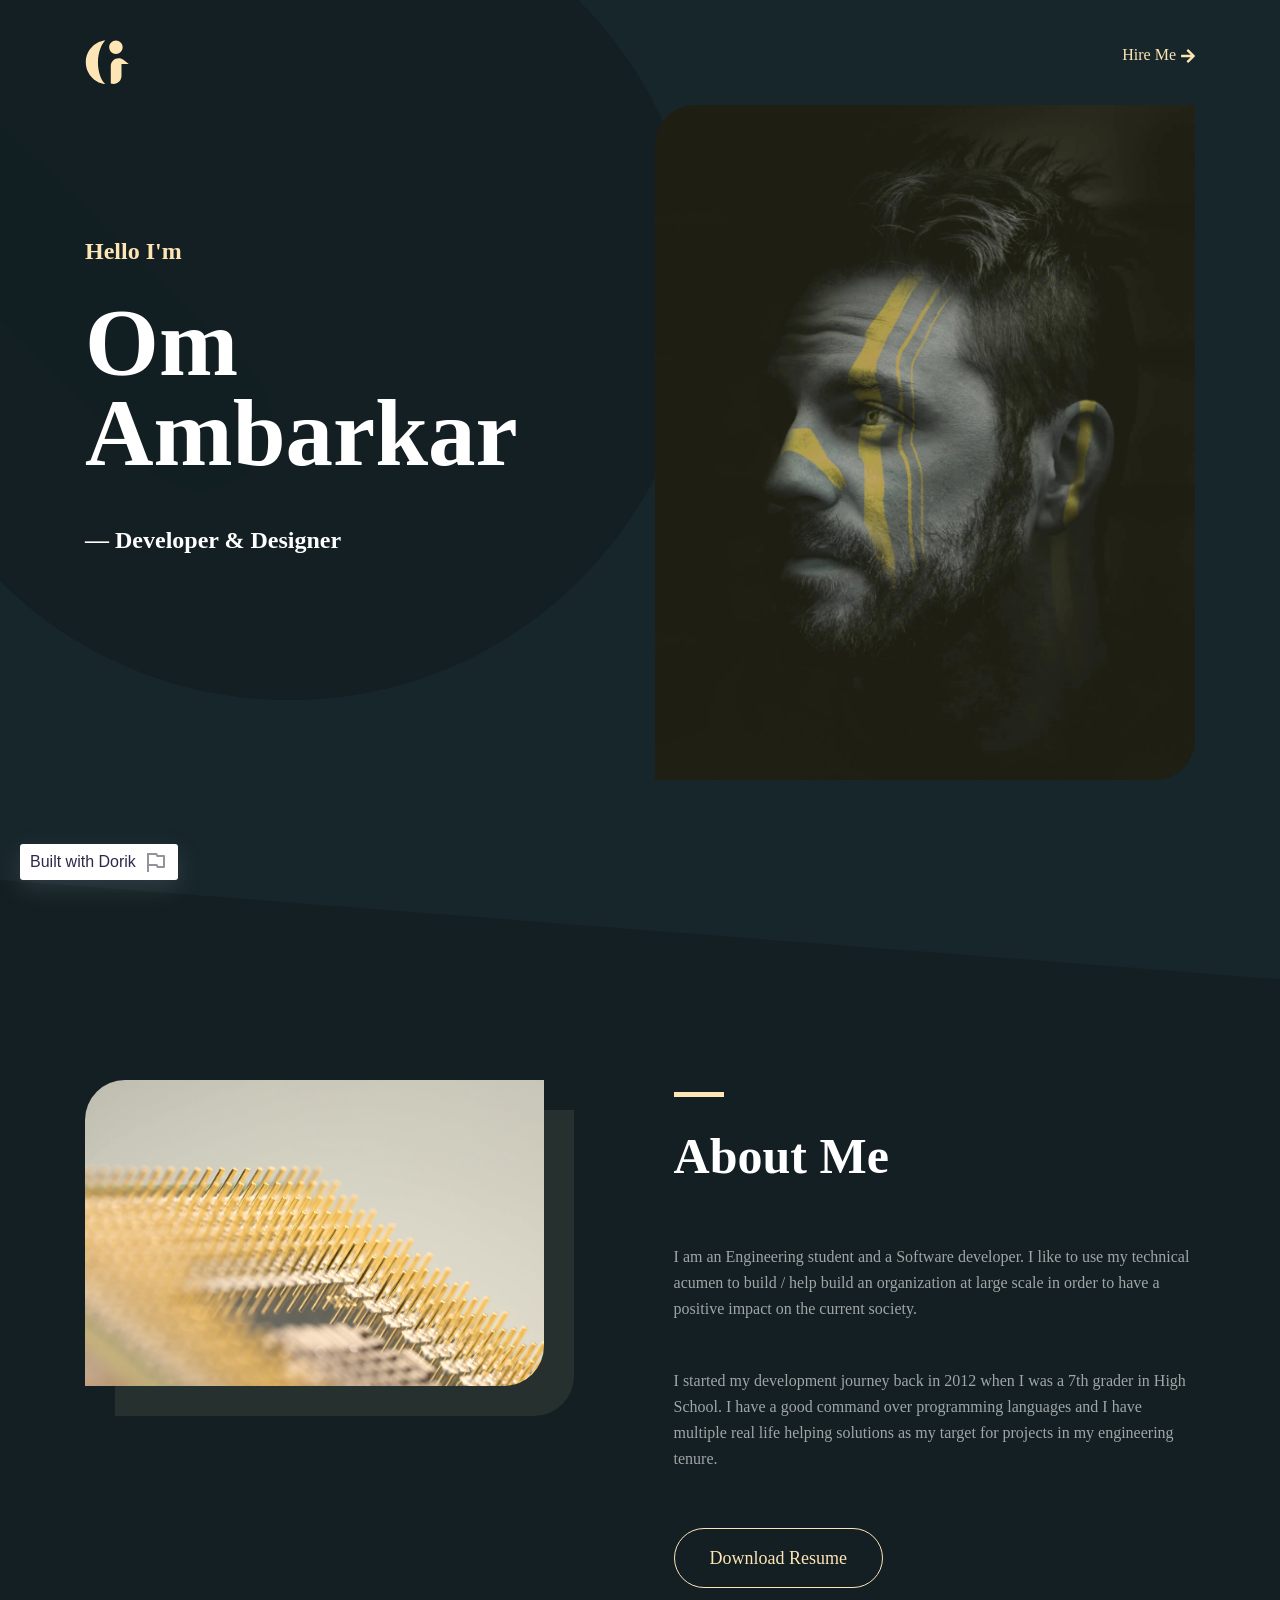
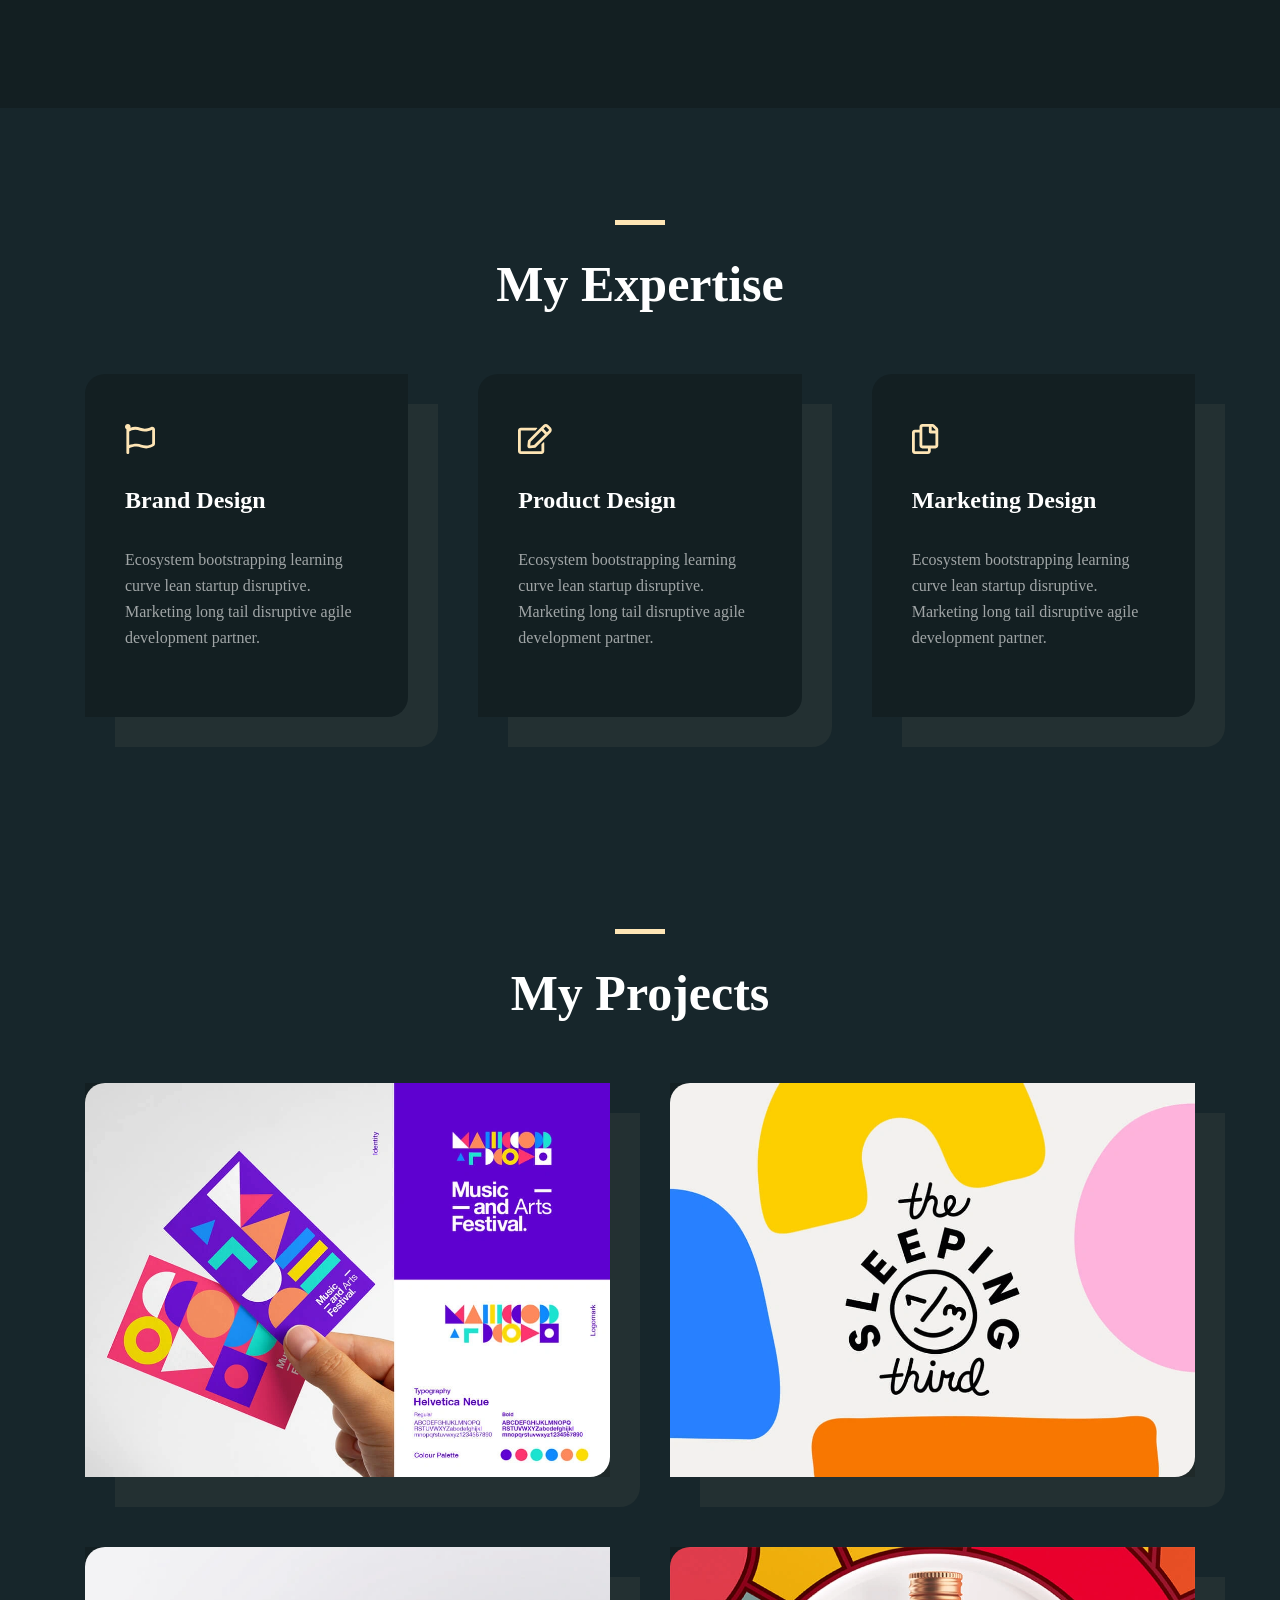
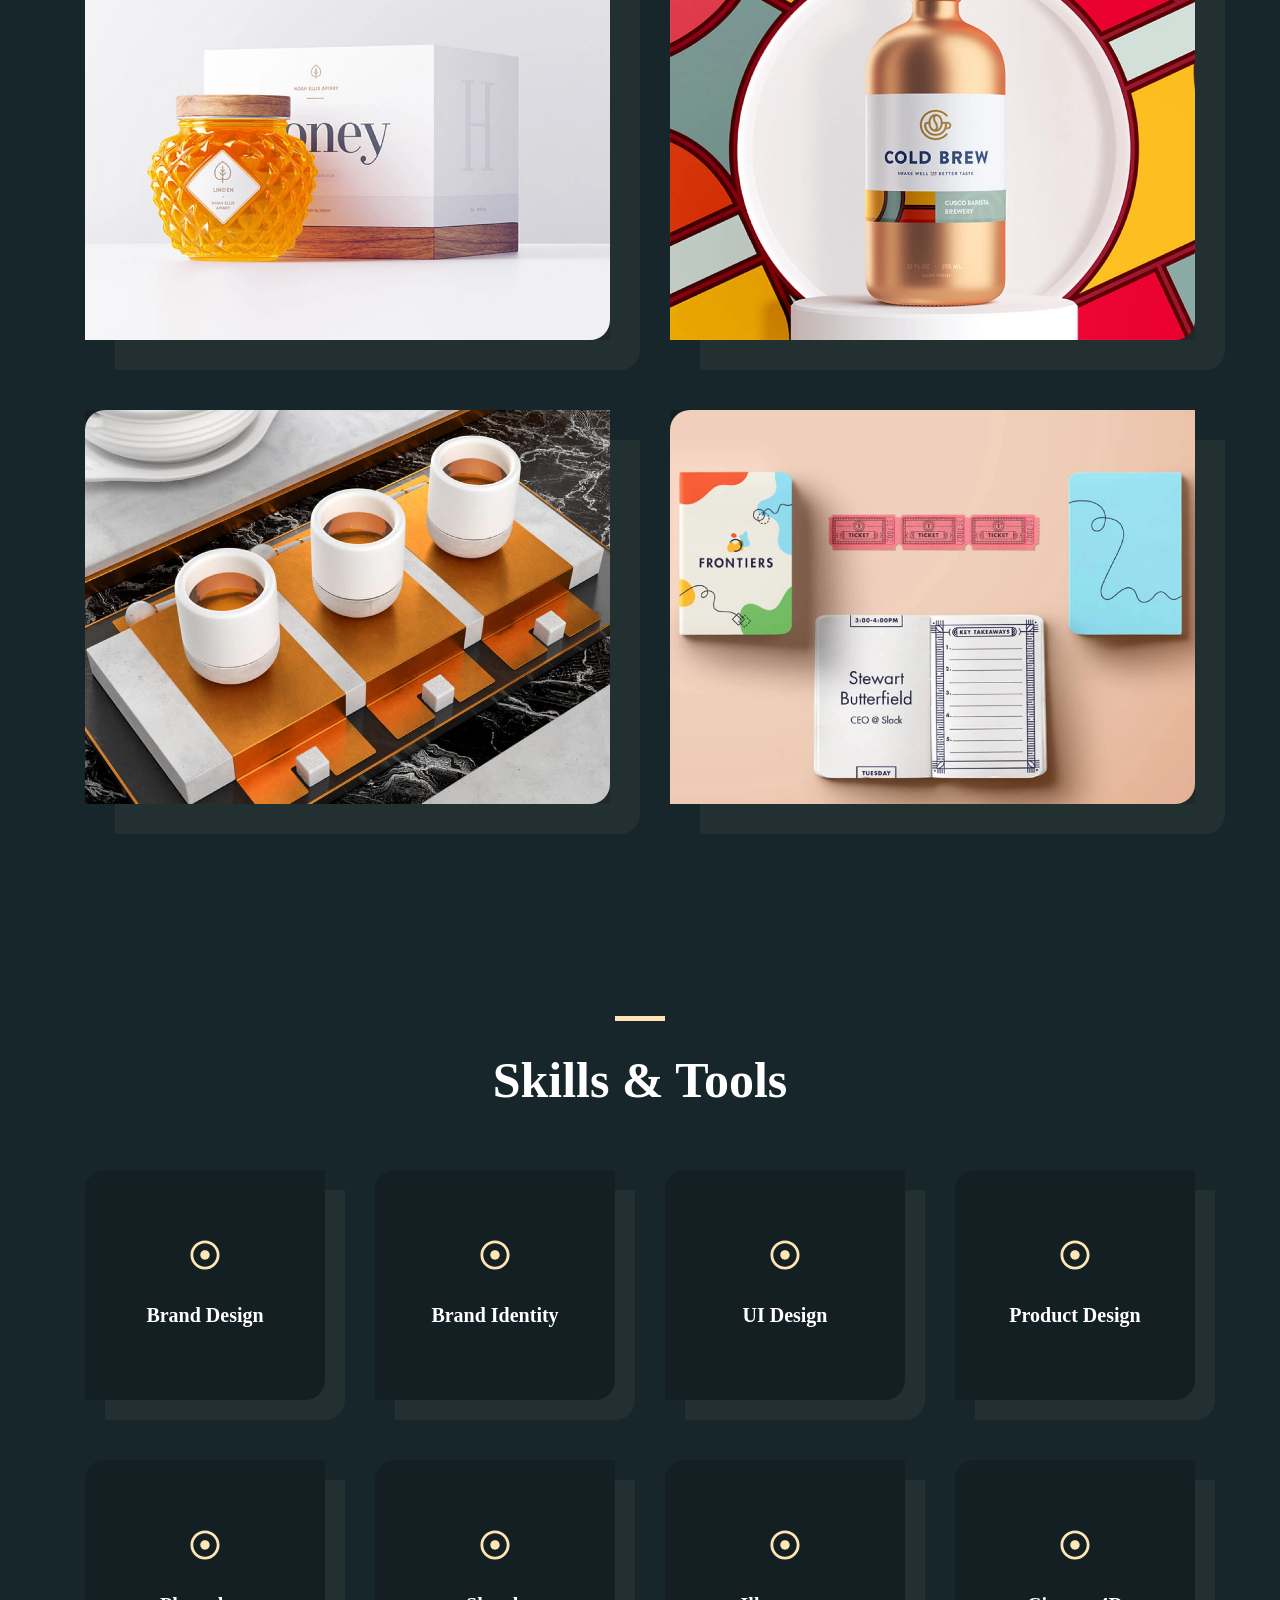
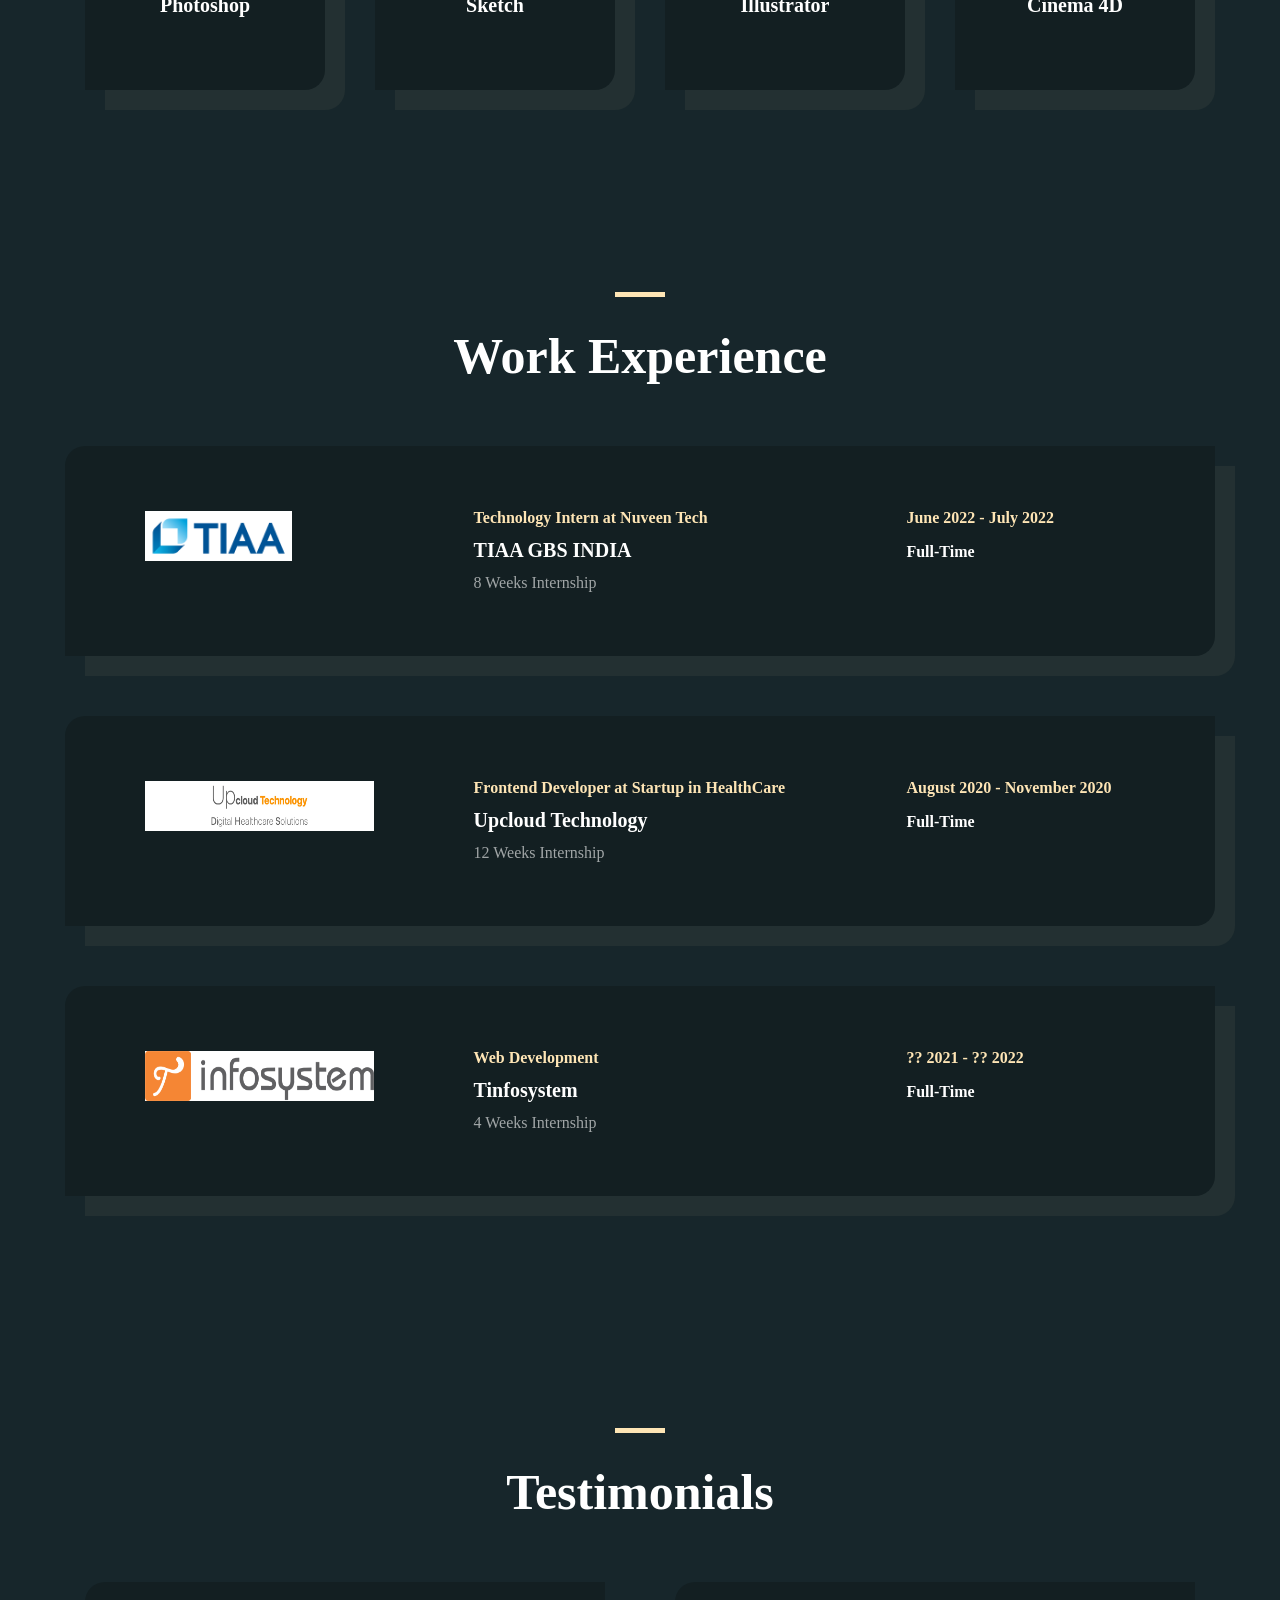
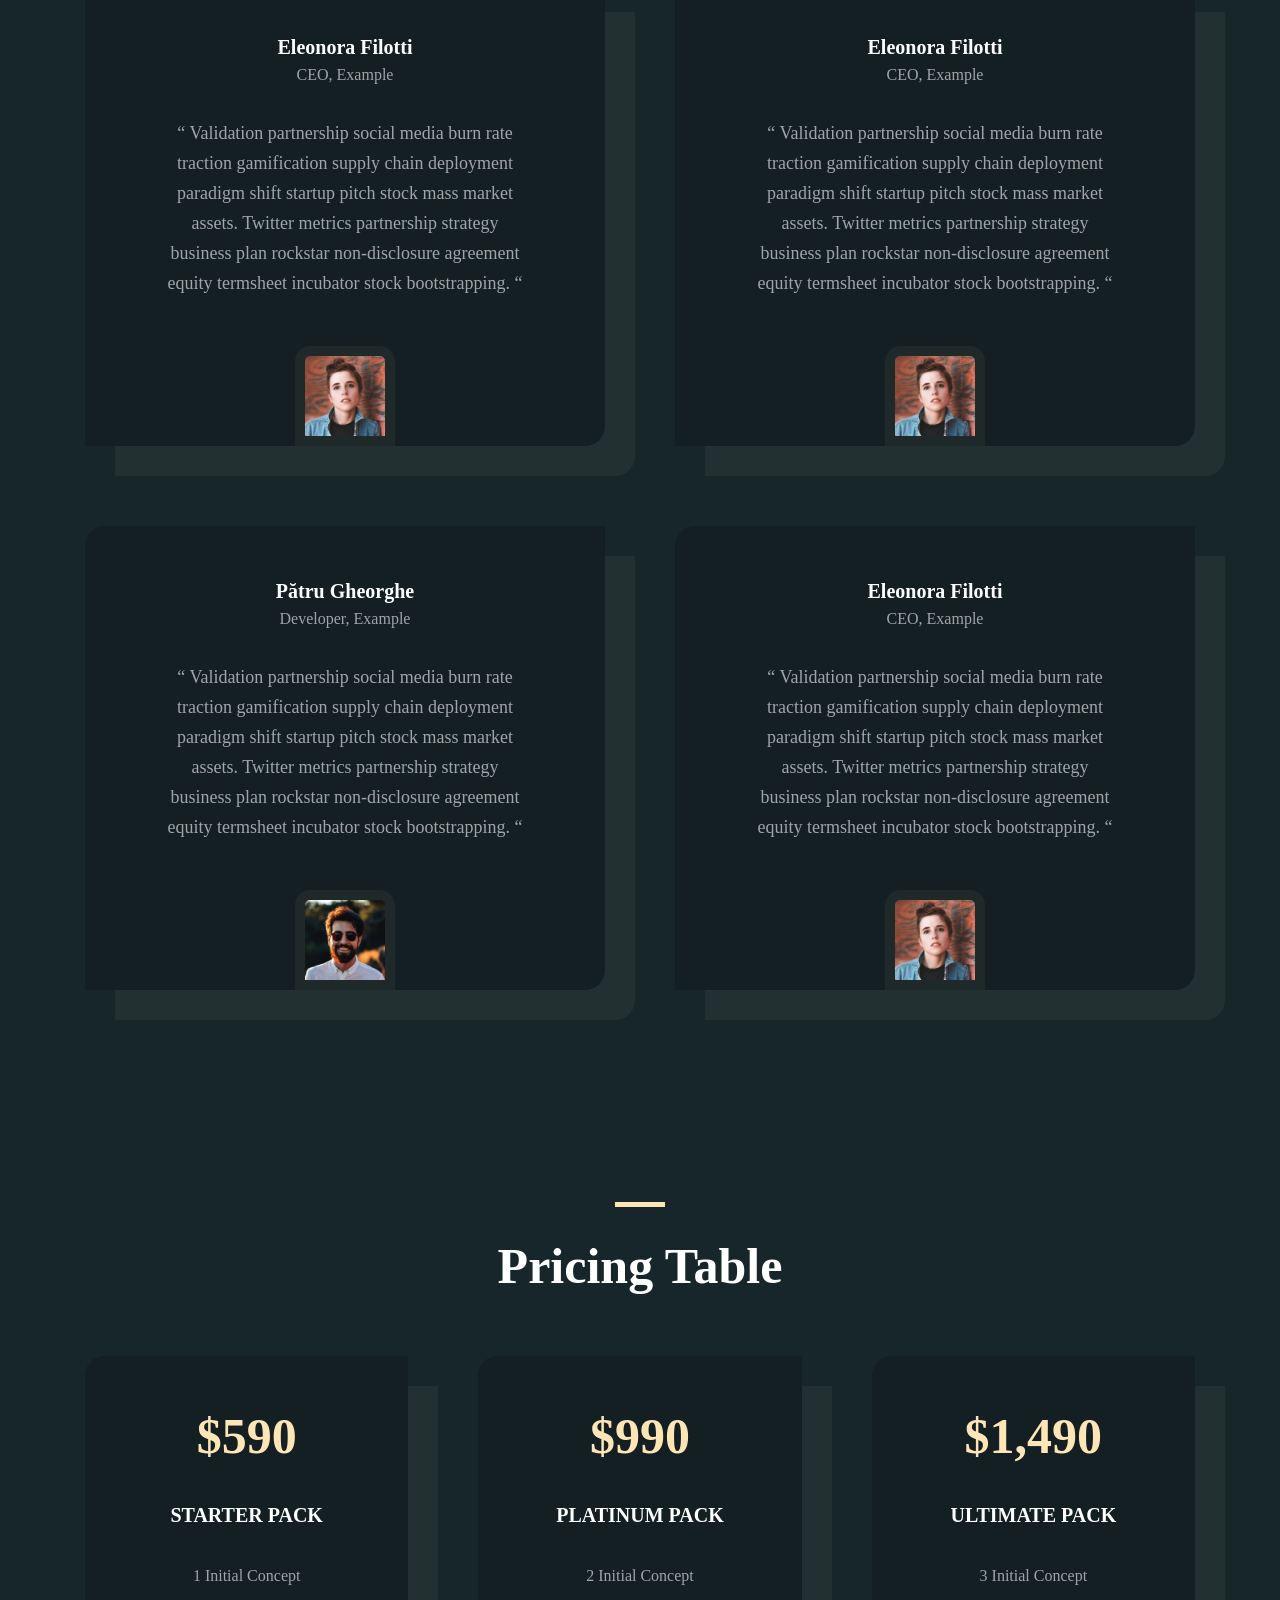
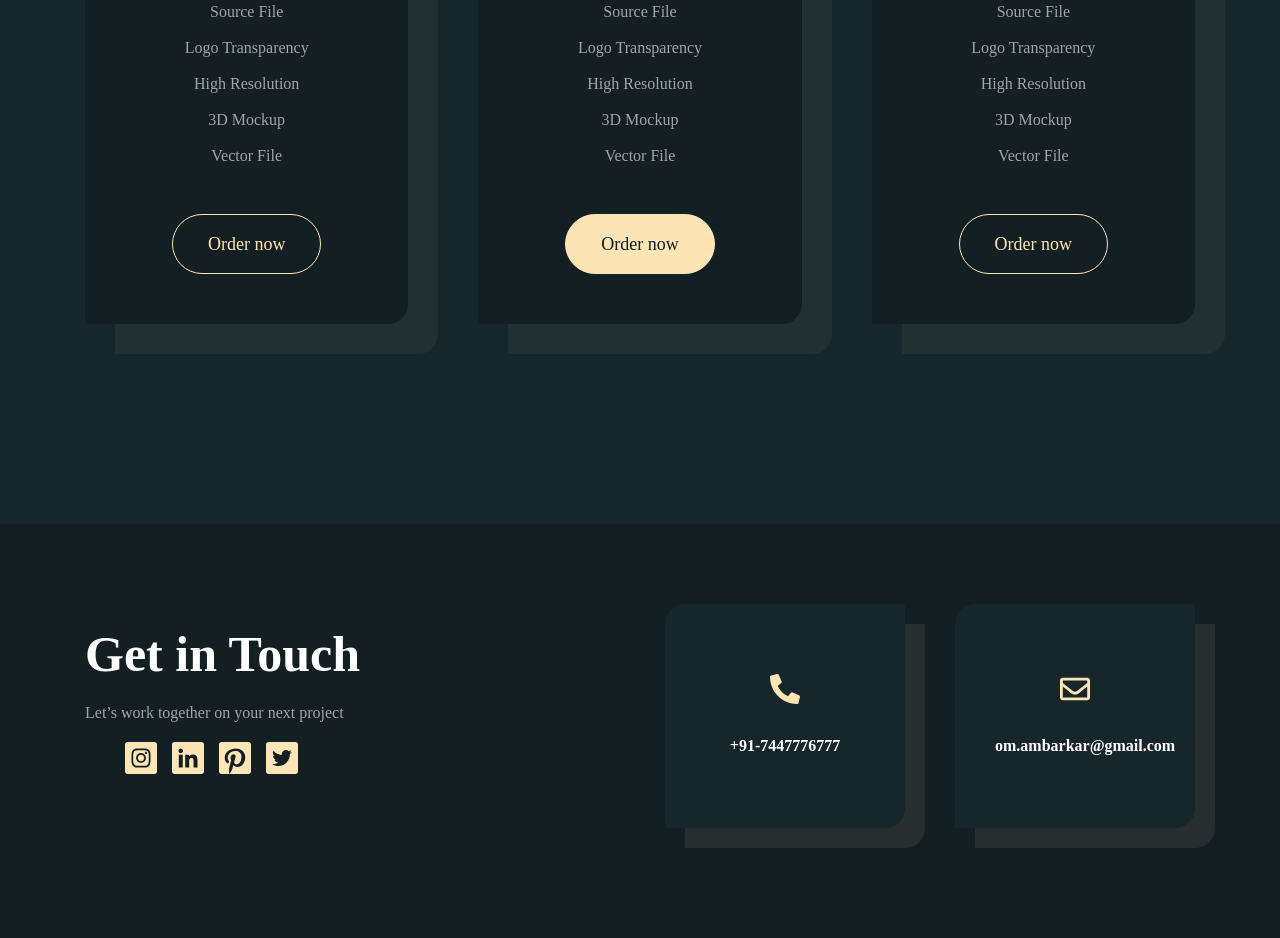
==== Om Ambarkar.html @ 3b420ae4 "Om's Website v1.0" ====
<!DOCTYPE html>
<!-- saved from url=(0030)https://playingcode.dorik.io/# -->
<html lang="en"><head><meta http-equiv="Content-Type" content="text/html; charset=UTF-8">
            
            <title>Om Ambarkar</title><link rel="icon"><meta name="viewport" content="width=device-width,initial-scale=1"><meta name="title" content="Om Ambarkar"><meta name="description" content="Portfolio website for Om Ambarkar"><meta property="og:title" content="Om Ambarkar"><meta property="og:description" content="Portfolio website for Om Ambarkar"><meta name="twitter:title" content="Om Ambarkar"><meta name="twitter:description" content="Portfolio website for Om Ambarkar"><meta name="twitter:card" content="summary_large_image"><script type="text/javascript"></script><link href="./Om Ambarkar_files/css" rel="stylesheet"><link rel="stylesheet" href="./Om Ambarkar_files/index.css">
            
            
        </head>
        <body>
            
            <section class="dorik-section dorik-section-7fl1msht "><div class="dorik-section-7fl1msht-frame-corner dorik-frame-corner"></div><div class="dorik-section-7fl1msht-frame-bottom dorik-frame-bottom"></div><div class=""><div class="container dorik-row-1c311qbm-wrapper    "><div class="dorik-row-1c311qbm  flex  "><div class="col-lg-1/1 "><div class="column-inner dorik-column-nrc8kxov  1/1"><div class="dorik-navbar--wrapper dorik-nav-vadcexu9-wrapper  "><div class="dorik-navbar dorik-nav-vadcexu9 "><div class="dorik-navbar--brand"><a><img src="./Om Ambarkar_files/logo_i1vucxyw.svg" alt="My logo" width="44px"></a></div><button class="dorik-navbar--toggle" data-target="#dorikNavbarCollapse"><svg aria-hidden="true" focusable="false" data-prefix="fas" data-icon="bars" class="svg-inline--fa fa-bars fa-w-14 fa-fw " role="img" xmlns="http://www.w3.org/2000/svg" viewBox="0 0 448 512"><path fill="currentColor" d="M16 132h416c8.837 0 16-7.163 16-16V76c0-8.837-7.163-16-16-16H16C7.163 60 0 67.163 0 76v40c0 8.837 7.163 16 16 16zm0 160h416c8.837 0 16-7.163 16-16v-40c0-8.837-7.163-16-16-16H16c-8.837 0-16 7.163-16 16v40c0 8.837 7.163 16 16 16zm0 160h416c8.837 0 16-7.163 16-16v-40c0-8.837-7.163-16-16-16H16c-8.837 0-16 7.163-16 16v40c0 8.837 7.163 16 16 16z"></path></svg> </button><div class="dorik-navbar--collapse collapse" id="dorikNavbarCollapse"><div class="dorik-navbar--navs"><ul class="dorik-nav--links normalize"><li class=""><a href="https://playingcode.dorik.io/#" class="dorik-nav--link hire-me  null"><span class="dorik-nav--link-icon"><svg aria-hidden="true" focusable="false" data-prefix="fas" data-icon="arrow-right" class="svg-inline--fa fa-arrow-right fa-w-14 icon " role="img" xmlns="http://www.w3.org/2000/svg" viewBox="0 0 448 512"><path fill="currentColor" d="M190.5 66.9l22.2-22.2c9.4-9.4 24.6-9.4 33.9 0L441 239c9.4 9.4 9.4 24.6 0 33.9L246.6 467.3c-9.4 9.4-24.6 9.4-33.9 0l-22.2-22.2c-9.5-9.5-9.3-25 .4-34.3L311.4 296H24c-13.3 0-24-10.7-24-24v-32c0-13.3 10.7-24 24-24h287.4L190.9 101.2c-9.8-9.3-10-24.8-.4-34.3z"></path></svg></span><span class="dorik-nav--link-text">Hire Me</span></a></li></ul></div></div></div></div></div></div></div></div></div><div class=""><div class="container dorik-row-1ddxe4l2-wrapper    "><div class="dorik-row-1ddxe4l2  flex  "><div class="col-lg-1/2 "><div class="column-inner dorik-column-tjamp5h3  1/2"><div class="dorik-wrapper dorik-heading-q0y8v9zc-wrapper "><h3 class="dorik-heading dorik-heading-q0y8v9zc "><span>Hello I'm</span></h3></div><div class="dorik-wrapper dorik-heading-ax1ryn3j-wrapper "><h1 class="dorik-heading dorik-heading-ax1ryn3j "><span><p>Om Ambarkar</p>
</span></h1></div><div class="dorik-wrapper dorik-heading-w6uk0c9o-wrapper "><h3 class="dorik-heading dorik-heading-w6uk0c9o "><span><p>— Developer &amp; Designer</p>
</span></h3></div></div></div><div class="col-lg-1/2 "><div class="column-inner dorik-column-x5f23a95  1/2"><div class="dorik-wrapper dorik-image-y5d393cc-wrapper "><img src="./Om Ambarkar_files/home-main_g08kpdwe.jpg" alt="" loading="lazy" class="dorik-image-y5d393cc "></div></div></div></div></div></div></section><section class="dorik-section dorik-section-w03g554k "><div class=""><div class="container dorik-row-zfuvait2-wrapper    "><div class="dorik-row-zfuvait2  flex  "><div class="col-lg-3/7 "><div class="column-inner dorik-column-3io75ygu  3/7"><div class="dorik-wrapper dorik-image-soaldc73-wrapper "><img src="./Om Ambarkar_files/pexels-photo-270549.jpeg" alt="" loading="lazy" class="dorik-image-soaldc73 "></div></div></div><div class="col-lg-4/7 "><div class="column-inner dorik-column-zgcg397x  4/7"><div class="dorik-line-oha9z2or-wrapper "><hr class="dorik-line-oha9z2or "></div><div class="dorik-wrapper dorik-heading-zxi4r2gm-wrapper "><h2 class="dorik-heading dorik-heading-zxi4r2gm "><span>About Me</span></h2></div><div class="dorik-text dorik-text-743ohflf "><p>I am an Engineering student and a Software developer. I like to use my technical acumen to build / help build an organization at large scale in order to have a positive impact on the current society.</p>
</div><div class="dorik-text dorik-text-n5aplgok "><p>I started my development journey back in 2012 when I was a 7th grader in High School. I have a good command over programming languages and I have multiple real life helping solutions as my target for projects in my engineering tenure.</p>
</div><div class="dorik-button-zjvbhfny-wrapper  "><a class="dorik-btn dorik-button-zjvbhfny  null" href="https://drive.google.com/file/d/1Si3CuphbtmvrvdawJEr-Ppt6lR5nnkVm/view?usp=sharing" target="_blank" rel="noreferrer">Download Resume</a></div></div></div></div></div></div></section><section class="dorik-section dorik-section-ikb05uv9 "><div class=""><div class="container dorik-row-uolkyf4a-wrapper    "><div class="dorik-row-uolkyf4a  flex  "><div class="col-lg-1/1 "><div class="column-inner dorik-column-duh1xn5v  1/1"><div class="dorik-line-zjeoig7w-wrapper "><hr class="dorik-line-zjeoig7w "></div><div class="dorik-wrapper dorik-heading-jgzmh0et-wrapper "><h2 class="dorik-heading dorik-heading-jgzmh0et "><span><p>My Expertise</p>
</span></h2></div></div></div></div></div></div><div class=""><div class="container dorik-row-5xtn3s2d-wrapper    "><div class="dorik-row-5xtn3s2d  flex  "><div class="col-lg-1/3 "><div class="column-inner dorik-column-i2rs7h9v  1/3"><div class="dorik-icon-92vucohf-wrapper  "><span class="dorik-icon dorik-icon-92vucohf  null"><svg aria-hidden="true" focusable="false" data-prefix="far" data-icon="flag" class="svg-inline--fa fa-flag fa-w-16 icon " role="img" xmlns="http://www.w3.org/2000/svg" viewBox="0 0 512 512" style="font-size:30px"><path fill="currentColor" d="M336.174 80c-49.132 0-93.305-32-161.913-32-31.301 0-58.303 6.482-80.721 15.168a48.04 48.04 0 0 0 2.142-20.727C93.067 19.575 74.167 1.594 51.201.104 23.242-1.71 0 20.431 0 48c0 17.764 9.657 33.262 24 41.562V496c0 8.837 7.163 16 16 16h16c8.837 0 16-7.163 16-16v-83.443C109.869 395.28 143.259 384 199.826 384c49.132 0 93.305 32 161.913 32 58.479 0 101.972-22.617 128.548-39.981C503.846 367.161 512 352.051 512 335.855V95.937c0-34.459-35.264-57.768-66.904-44.117C409.193 67.309 371.641 80 336.174 80zM464 336c-21.783 15.412-60.824 32-102.261 32-59.945 0-102.002-32-161.913-32-43.361 0-96.379 9.403-127.826 24V128c21.784-15.412 60.824-32 102.261-32 59.945 0 102.002 32 161.913 32 43.271 0 96.32-17.366 127.826-32v240z"></path></svg></span></div><div class="dorik-wrapper dorik-heading-wxufezuq-wrapper "><h3 class="dorik-heading dorik-heading-wxufezuq "><span>Brand Design</span></h3></div><div class="dorik-text dorik-text-prmsdcai ">Ecosystem bootstrapping learning curve lean startup disruptive. Marketing long tail disruptive agile development partner.</div></div></div><div class="col-lg-1/3 "><div class="column-inner dorik-column-gz5tqcql  1/3"><div class="dorik-icon-tv2kswb2-wrapper  "><span class="dorik-icon dorik-icon-tv2kswb2  null"><svg aria-hidden="true" focusable="false" data-prefix="far" data-icon="edit" class="svg-inline--fa fa-edit fa-w-18 icon " role="img" xmlns="http://www.w3.org/2000/svg" viewBox="0 0 576 512" style="font-size:30px"><path fill="currentColor" d="M402.3 344.9l32-32c5-5 13.7-1.5 13.7 5.7V464c0 26.5-21.5 48-48 48H48c-26.5 0-48-21.5-48-48V112c0-26.5 21.5-48 48-48h273.5c7.1 0 10.7 8.6 5.7 13.7l-32 32c-1.5 1.5-3.5 2.3-5.7 2.3H48v352h352V350.5c0-2.1.8-4.1 2.3-5.6zm156.6-201.8L296.3 405.7l-90.4 10c-26.2 2.9-48.5-19.2-45.6-45.6l10-90.4L432.9 17.1c22.9-22.9 59.9-22.9 82.7 0l43.2 43.2c22.9 22.9 22.9 60 .1 82.8zM460.1 174L402 115.9 216.2 301.8l-7.3 65.3 65.3-7.3L460.1 174zm64.8-79.7l-43.2-43.2c-4.1-4.1-10.8-4.1-14.8 0L436 82l58.1 58.1 30.9-30.9c4-4.2 4-10.8-.1-14.9z"></path></svg></span></div><div class="dorik-wrapper dorik-heading-olxkled7-wrapper "><h3 class="dorik-heading dorik-heading-olxkled7 "><span>Product Design</span></h3></div><div class="dorik-text dorik-text-ilfdx49a ">Ecosystem bootstrapping learning curve lean startup disruptive. Marketing long tail disruptive agile development partner.</div></div></div><div class="col-lg-1/3 "><div class="column-inner dorik-column-s8wm3xkv  1/3"><div class="dorik-icon-lk8ur9xl-wrapper  "><span class="dorik-icon dorik-icon-lk8ur9xl  null"><svg aria-hidden="true" focusable="false" data-prefix="far" data-icon="copy" class="svg-inline--fa fa-copy fa-w-14 icon " role="img" xmlns="http://www.w3.org/2000/svg" viewBox="0 0 448 512" style="font-size:30px"><path fill="currentColor" d="M433.941 65.941l-51.882-51.882A48 48 0 0 0 348.118 0H176c-26.51 0-48 21.49-48 48v48H48c-26.51 0-48 21.49-48 48v320c0 26.51 21.49 48 48 48h224c26.51 0 48-21.49 48-48v-48h80c26.51 0 48-21.49 48-48V99.882a48 48 0 0 0-14.059-33.941zM266 464H54a6 6 0 0 1-6-6V150a6 6 0 0 1 6-6h74v224c0 26.51 21.49 48 48 48h96v42a6 6 0 0 1-6 6zm128-96H182a6 6 0 0 1-6-6V54a6 6 0 0 1 6-6h106v88c0 13.255 10.745 24 24 24h88v202a6 6 0 0 1-6 6zm6-256h-64V48h9.632c1.591 0 3.117.632 4.243 1.757l48.368 48.368a6 6 0 0 1 1.757 4.243V112z"></path></svg></span></div><div class="dorik-wrapper dorik-heading-ieesfh19-wrapper "><h3 class="dorik-heading dorik-heading-ieesfh19 "><span>Marketing Design</span></h3></div><div class="dorik-text dorik-text-4h4mxh89 ">Ecosystem bootstrapping learning curve lean startup disruptive. Marketing long tail disruptive agile development partner.</div></div></div></div></div></div></section><section class="dorik-section dorik-section-8g6vippr "><div class=""><div class="container dorik-row-b6jvkwp8-wrapper    "><div class="dorik-row-b6jvkwp8  flex  "><div class="col-lg-1/1 "><div class="column-inner dorik-column-hcm06r4u  1/1"><div class="dorik-line-hs5m7nmq-wrapper "><hr class="dorik-line-hs5m7nmq "></div><div class="dorik-wrapper dorik-heading-97v18kk8-wrapper "><h2 class="dorik-heading dorik-heading-97v18kk8 "><span><p>My Projects</p>
</span></h2></div></div></div></div></div></div><div class=""><div class="container dorik-row-57hnfu5i-wrapper    "><div class="dorik-row-57hnfu5i  flex  "><div class="col-lg-1/2 "><div class="column-inner dorik-column-hochvzgx  1/2"><div class="dorik-wrapper dorik-image-mt49nln6-wrapper "><img src="./Om Ambarkar_files/p-1_o17ux82c.jpg" alt="https://dribbble.com/shots/9649617-2020-Festival-Brand-Identity" loading="lazy" class="dorik-image-mt49nln6 "></div></div></div><div class="col-lg-1/2 "><div class="column-inner dorik-column-jw81tjg2  1/2"><div class="dorik-wrapper dorik-image-5yhulm19-wrapper "><img src="./Om Ambarkar_files/p-2_urwjcqym.jpg" alt="https://dribbble.com/shots/9247899-The-Sleeping-Third-Final-Brand" loading="lazy" class="dorik-image-5yhulm19 "></div></div></div><div class="col-lg-1/2 "><div class="column-inner dorik-column-5yh53lkm  1/2"><div class="dorik-wrapper dorik-image-qf9v682v-wrapper "><img src="./Om Ambarkar_files/p-3_5e31b6fl.jpg" alt="https://dribbble.com/shots/5316755-Noah-Ellis-Apiary-Packaging" loading="lazy" class="dorik-image-qf9v682v "></div></div></div><div class="col-lg-1/2 "><div class="column-inner dorik-column-kc49q6px  1/2"><div class="dorik-wrapper dorik-image-otkn2ywp-wrapper "><img src="./Om Ambarkar_files/p-4_mn22kjh9.jpg" alt="https://dribbble.com/shots/5414170-Cusco-Barista-Cold-Brew" loading="lazy" class="dorik-image-otkn2ywp "></div></div></div><div class="col-lg-1/2 "><div class="column-inner dorik-column-0n5yzv4p  1/2"><div class="dorik-wrapper dorik-image-fizxkyg8-wrapper "><img src="./Om Ambarkar_files/p-5_ezvt0qk6.jpg" alt="https://dribbble.com/shots/6503516-Tea?utm_source=Pinterest_Shot&amp;utm_campaign=Sandsgaard&amp;utm_content=Tea&amp;utm_medium=Social_Share" loading="lazy" class="dorik-image-fizxkyg8 "></div></div></div><div class="col-lg-1/2 "><div class="column-inner dorik-column-9qqklyd1  1/2"><div class="dorik-wrapper dorik-image-qybpiii6-wrapper "><img src="./Om Ambarkar_files/p-6_y6spidn9.jpg" alt="https://dribbble.com/shots/4738784-notebook-mockup/" loading="lazy" class="dorik-image-qybpiii6 "></div></div></div></div></div></div></section><section class="dorik-section dorik-section-kd1z6mqj "><div class=""><div class="container dorik-row-ufmanv3r-wrapper    "><div class="dorik-row-ufmanv3r  flex  "><div class="col-lg-1/1 "><div class="column-inner dorik-column-wtjfggs1  1/1"><div class="dorik-line-zxjdd22w-wrapper "><hr class="dorik-line-zxjdd22w "></div><div class="dorik-wrapper dorik-heading-hom5fxb4-wrapper "><h2 class="dorik-heading dorik-heading-hom5fxb4 "><span>Skills &amp; Tools</span></h2></div></div></div></div></div></div><div class=""><div class="container dorik-row-295hlizt-wrapper    "><div class="dorik-row-295hlizt  flex  "><div class="col-lg-1/4 col-md-1/2 "><div class="column-inner dorik-column-dqzvk5fc  1/4"><div class="dorik-icon-duokjx9n-wrapper  "><span class="dorik-icon dorik-icon-duokjx9n  null"><svg aria-hidden="true" focusable="false" data-prefix="far" data-icon="dot-circle" class="svg-inline--fa fa-dot-circle fa-w-16 icon " role="img" xmlns="http://www.w3.org/2000/svg" viewBox="0 0 512 512" style="font-size:30px"><path fill="currentColor" d="M256 56c110.532 0 200 89.451 200 200 0 110.532-89.451 200-200 200-110.532 0-200-89.451-200-200 0-110.532 89.451-200 200-200m0-48C119.033 8 8 119.033 8 256s111.033 248 248 248 248-111.033 248-248S392.967 8 256 8zm0 168c-44.183 0-80 35.817-80 80s35.817 80 80 80 80-35.817 80-80-35.817-80-80-80z"></path></svg></span></div><div class="dorik-wrapper dorik-heading-243zgnrm-wrapper "><h5 class="dorik-heading dorik-heading-243zgnrm "><span>Brand Design</span></h5></div></div></div><div class="col-lg-1/4 col-md-1/2 "><div class="column-inner dorik-column-gzadmjsf  1/4"><div class="dorik-icon-6e6wk21x-wrapper  "><span class="dorik-icon dorik-icon-6e6wk21x  null"><svg aria-hidden="true" focusable="false" data-prefix="far" data-icon="dot-circle" class="svg-inline--fa fa-dot-circle fa-w-16 icon " role="img" xmlns="http://www.w3.org/2000/svg" viewBox="0 0 512 512" style="font-size:30px"><path fill="currentColor" d="M256 56c110.532 0 200 89.451 200 200 0 110.532-89.451 200-200 200-110.532 0-200-89.451-200-200 0-110.532 89.451-200 200-200m0-48C119.033 8 8 119.033 8 256s111.033 248 248 248 248-111.033 248-248S392.967 8 256 8zm0 168c-44.183 0-80 35.817-80 80s35.817 80 80 80 80-35.817 80-80-35.817-80-80-80z"></path></svg></span></div><div class="dorik-wrapper dorik-heading-lawby5qr-wrapper "><h5 class="dorik-heading dorik-heading-lawby5qr "><span>Brand Identity</span></h5></div></div></div><div class="col-lg-1/4 col-md-1/2 "><div class="column-inner dorik-column-jhfljjkj  1/4"><div class="dorik-icon-zkp0ej6w-wrapper  "><span class="dorik-icon dorik-icon-zkp0ej6w  null"><svg aria-hidden="true" focusable="false" data-prefix="far" data-icon="dot-circle" class="svg-inline--fa fa-dot-circle fa-w-16 icon " role="img" xmlns="http://www.w3.org/2000/svg" viewBox="0 0 512 512" style="font-size:30px"><path fill="currentColor" d="M256 56c110.532 0 200 89.451 200 200 0 110.532-89.451 200-200 200-110.532 0-200-89.451-200-200 0-110.532 89.451-200 200-200m0-48C119.033 8 8 119.033 8 256s111.033 248 248 248 248-111.033 248-248S392.967 8 256 8zm0 168c-44.183 0-80 35.817-80 80s35.817 80 80 80 80-35.817 80-80-35.817-80-80-80z"></path></svg></span></div><div class="dorik-wrapper dorik-heading-5jwm2kmd-wrapper "><h5 class="dorik-heading dorik-heading-5jwm2kmd "><span>UI Design</span></h5></div></div></div><div class="col-lg-1/4 col-md-1/2 "><div class="column-inner dorik-column-j72l82q3  1/4"><div class="dorik-icon-ie053sgg-wrapper  "><span class="dorik-icon dorik-icon-ie053sgg  null"><svg aria-hidden="true" focusable="false" data-prefix="far" data-icon="dot-circle" class="svg-inline--fa fa-dot-circle fa-w-16 icon " role="img" xmlns="http://www.w3.org/2000/svg" viewBox="0 0 512 512" style="font-size:30px"><path fill="currentColor" d="M256 56c110.532 0 200 89.451 200 200 0 110.532-89.451 200-200 200-110.532 0-200-89.451-200-200 0-110.532 89.451-200 200-200m0-48C119.033 8 8 119.033 8 256s111.033 248 248 248 248-111.033 248-248S392.967 8 256 8zm0 168c-44.183 0-80 35.817-80 80s35.817 80 80 80 80-35.817 80-80-35.817-80-80-80z"></path></svg></span></div><div class="dorik-wrapper dorik-heading-oac1dbb1-wrapper "><h5 class="dorik-heading dorik-heading-oac1dbb1 "><span>Product Design</span></h5></div></div></div><div class="col-lg-1/4 col-md-1/2 "><div class="column-inner dorik-column-go0i4cc7  1/4"><div class="dorik-icon-t267o0lj-wrapper  "><span class="dorik-icon dorik-icon-t267o0lj  null"><svg aria-hidden="true" focusable="false" data-prefix="far" data-icon="dot-circle" class="svg-inline--fa fa-dot-circle fa-w-16 icon " role="img" xmlns="http://www.w3.org/2000/svg" viewBox="0 0 512 512" style="font-size:30px"><path fill="currentColor" d="M256 56c110.532 0 200 89.451 200 200 0 110.532-89.451 200-200 200-110.532 0-200-89.451-200-200 0-110.532 89.451-200 200-200m0-48C119.033 8 8 119.033 8 256s111.033 248 248 248 248-111.033 248-248S392.967 8 256 8zm0 168c-44.183 0-80 35.817-80 80s35.817 80 80 80 80-35.817 80-80-35.817-80-80-80z"></path></svg></span></div><div class="dorik-wrapper dorik-heading-hfjzo28q-wrapper "><h5 class="dorik-heading dorik-heading-hfjzo28q "><span>Photoshop</span></h5></div></div></div><div class="col-lg-1/4 col-md-1/2 "><div class="column-inner dorik-column-uh81q8ek  1/4"><div class="dorik-icon-ynmzrx2g-wrapper  "><span class="dorik-icon dorik-icon-ynmzrx2g  null"><svg aria-hidden="true" focusable="false" data-prefix="far" data-icon="dot-circle" class="svg-inline--fa fa-dot-circle fa-w-16 icon " role="img" xmlns="http://www.w3.org/2000/svg" viewBox="0 0 512 512" style="font-size:30px"><path fill="currentColor" d="M256 56c110.532 0 200 89.451 200 200 0 110.532-89.451 200-200 200-110.532 0-200-89.451-200-200 0-110.532 89.451-200 200-200m0-48C119.033 8 8 119.033 8 256s111.033 248 248 248 248-111.033 248-248S392.967 8 256 8zm0 168c-44.183 0-80 35.817-80 80s35.817 80 80 80 80-35.817 80-80-35.817-80-80-80z"></path></svg></span></div><div class="dorik-wrapper dorik-heading-olvuf7yn-wrapper "><h5 class="dorik-heading dorik-heading-olvuf7yn "><span>Sketch</span></h5></div></div></div><div class="col-lg-1/4 col-md-1/2 "><div class="column-inner dorik-column-ewm3f75c  1/4"><div class="dorik-icon-mm5djo1b-wrapper  "><span class="dorik-icon dorik-icon-mm5djo1b  null"><svg aria-hidden="true" focusable="false" data-prefix="far" data-icon="dot-circle" class="svg-inline--fa fa-dot-circle fa-w-16 icon " role="img" xmlns="http://www.w3.org/2000/svg" viewBox="0 0 512 512" style="font-size:30px"><path fill="currentColor" d="M256 56c110.532 0 200 89.451 200 200 0 110.532-89.451 200-200 200-110.532 0-200-89.451-200-200 0-110.532 89.451-200 200-200m0-48C119.033 8 8 119.033 8 256s111.033 248 248 248 248-111.033 248-248S392.967 8 256 8zm0 168c-44.183 0-80 35.817-80 80s35.817 80 80 80 80-35.817 80-80-35.817-80-80-80z"></path></svg></span></div><div class="dorik-wrapper dorik-heading-eelf6k0q-wrapper "><h5 class="dorik-heading dorik-heading-eelf6k0q "><span>Illustrator</span></h5></div></div></div><div class="col-lg-1/4 col-md-1/2 "><div class="column-inner dorik-column-6gomwl3j  1/4"><div class="dorik-icon-h4i5ln2k-wrapper  "><span class="dorik-icon dorik-icon-h4i5ln2k  null"><svg aria-hidden="true" focusable="false" data-prefix="far" data-icon="dot-circle" class="svg-inline--fa fa-dot-circle fa-w-16 icon " role="img" xmlns="http://www.w3.org/2000/svg" viewBox="0 0 512 512" style="font-size:30px"><path fill="currentColor" d="M256 56c110.532 0 200 89.451 200 200 0 110.532-89.451 200-200 200-110.532 0-200-89.451-200-200 0-110.532 89.451-200 200-200m0-48C119.033 8 8 119.033 8 256s111.033 248 248 248 248-111.033 248-248S392.967 8 256 8zm0 168c-44.183 0-80 35.817-80 80s35.817 80 80 80 80-35.817 80-80-35.817-80-80-80z"></path></svg></span></div><div class="dorik-wrapper dorik-heading-9onbfw6j-wrapper "><h5 class="dorik-heading dorik-heading-9onbfw6j "><span>Cinema 4D</span></h5></div></div></div></div></div></div></section><section class="dorik-section dorik-section-awwi7noa "><div class=""><div class="container dorik-row-5f3wm2bz-wrapper    "><div class="dorik-row-5f3wm2bz  flex  "><div class="col-lg-1/1 "><div class="column-inner dorik-column-dpmjyf6n  1/1"><div class="dorik-line-sa1wtt9d-wrapper "><hr class="dorik-line-sa1wtt9d "></div><div class="dorik-wrapper dorik-heading-w1wtyqiu-wrapper "><h2 class="dorik-heading dorik-heading-w1wtyqiu "><span>Work Experience</span></h2></div></div></div></div></div></div><div class=""><div class="container dorik-row-b25h9oc0-wrapper    "><div class="dorik-row-b25h9oc0  flex  "><div class="col-lg-2/7 "><div class="column-inner dorik-column-t7ebu0ya  2/7"><div class="dorik-wrapper dorik-image-9q7ee9gn-wrapper "><img src="./Om Ambarkar_files/2560px-TIAA_logo_(2016).svg.png" alt="" loading="lazy" class="dorik-image-9q7ee9gn "></div></div></div><div class="col-lg-3/7 "><div class="column-inner dorik-column-h4lvs24x  3/7"><div class="dorik-wrapper dorik-heading-jxjnmxyt-wrapper "><h6 class="dorik-heading dorik-heading-jxjnmxyt "><span><p>Technology Intern at Nuveen Tech</p>
</span></h6></div><div class="dorik-wrapper dorik-heading-i43m9vyw-wrapper "><h5 class="dorik-heading dorik-heading-i43m9vyw "><span><p>TIAA GBS INDIA</p>
</span></h5></div><div class="dorik-text dorik-text-1q1phyys "><p>8 Weeks Internship</p>
</div></div></div><div class="col-lg-2/7 "><div class="column-inner dorik-column-upkiq6rq  2/7"><div class="dorik-wrapper dorik-heading-bfqswd1o-wrapper "><h6 class="dorik-heading dorik-heading-bfqswd1o "><span><p>June 2022 - July 2022</p>
</span></h6></div><div class="dorik-wrapper dorik-heading-11to0bcm-wrapper "><h6 class="dorik-heading dorik-heading-11to0bcm "><span>Full-Time</span></h6></div></div></div></div></div></div><div class=""><div class="container dorik-row-5g64owwz-wrapper    "><div class="dorik-row-5g64owwz  flex  "><div class="col-lg-2/7 "><div class="column-inner dorik-column-fj5osyfo  2/7"><div class="dorik-wrapper dorik-image-jkpm1smu-wrapper "><img src="./Om Ambarkar_files/1597419939134" alt="" loading="lazy" class="dorik-image-jkpm1smu "></div></div></div><div class="col-lg-3/7 "><div class="column-inner dorik-column-94jdrh9a  3/7"><div class="dorik-wrapper dorik-heading-863rafdy-wrapper "><h6 class="dorik-heading dorik-heading-863rafdy "><span><p>Frontend Developer at Startup in HealthCare</p>
</span></h6></div><div class="dorik-wrapper dorik-heading-awrx6a6y-wrapper "><h5 class="dorik-heading dorik-heading-awrx6a6y "><span><p>Upcloud Technology</p>
</span></h5></div><div class="dorik-text dorik-text-ktrax5l5 "><p>12 Weeks Internship</p>
</div></div></div><div class="col-lg-2/7 "><div class="column-inner dorik-column-f3nc7ex9  2/7"><div class="dorik-wrapper dorik-heading-h0doft1y-wrapper "><h6 class="dorik-heading dorik-heading-h0doft1y "><span><p>August 2020 - November 2020</p>
</span></h6></div><div class="dorik-wrapper dorik-heading-b4j0c2su-wrapper "><h6 class="dorik-heading dorik-heading-b4j0c2su "><span>Full-Time</span></h6></div></div></div></div></div></div><div class=""><div class="container dorik-row-ctx7hn9x-wrapper    "><div class="dorik-row-ctx7hn9x  flex  "><div class="col-lg-2/7 "><div class="column-inner dorik-column-85dxacqd  2/7"><div class="dorik-wrapper dorik-image-v57sv3uh-wrapper "><img src="./Om Ambarkar_files/logo.png" alt="" loading="lazy" class="dorik-image-v57sv3uh "></div></div></div><div class="col-lg-3/7 "><div class="column-inner dorik-column-zwnpc55q  3/7"><div class="dorik-wrapper dorik-heading-iirzrv48-wrapper "><h6 class="dorik-heading dorik-heading-iirzrv48 "><span><p>Web Development</p>
</span></h6></div><div class="dorik-wrapper dorik-heading-v08xz6v4-wrapper "><h5 class="dorik-heading dorik-heading-v08xz6v4 "><span><p>Tinfosystem</p>
</span></h5></div><div class="dorik-text dorik-text-hlghrrac "><p>4 Weeks Internship</p>
</div></div></div><div class="col-lg-2/7 "><div class="column-inner dorik-column-h0zbdpet  2/7"><div class="dorik-wrapper dorik-heading-l9g2zn6t-wrapper "><h6 class="dorik-heading dorik-heading-l9g2zn6t "><span><p>?? 2021 - ?? 2022</p>
</span></h6></div><div class="dorik-wrapper dorik-heading-sewvg6hq-wrapper "><h6 class="dorik-heading dorik-heading-sewvg6hq "><span>Full-Time</span></h6></div></div></div></div></div></div></section><section class="dorik-section dorik-section-a2qokqmv "><div class=""><div class="container dorik-row-hybtxc57-wrapper    "><div class="dorik-row-hybtxc57  flex  "><div class="col-lg-1/1 "><div class="column-inner dorik-column-gbriesr0  1/1"><div class="dorik-line-x11e0zrx-wrapper "><hr class="dorik-line-x11e0zrx "></div><div class="dorik-wrapper dorik-heading-jzckpfke-wrapper "><h2 class="dorik-heading dorik-heading-jzckpfke "><span>Testimonials</span></h2></div></div></div></div></div></div><div class=""><div class="container dorik-row-dzn6souk-wrapper    "><div class="dorik-row-dzn6souk  flex  "><div class="col-lg-1/2 "><div class="column-inner dorik-column-oxv2wk2r  1/2"><div class="dorik-wrapper dorik-heading-6l96gw16-wrapper "><h5 class="dorik-heading dorik-heading-6l96gw16 "><span>Eleonora Filotti</span></h5></div><div class="dorik-text dorik-text-0t2tdofc ">CEO, Example</div><div class="dorik-text dorik-text-wglzsk9e ">“ Validation partnership social media burn rate traction gamification supply chain deployment paradigm shift startup pitch stock mass market assets. Twitter metrics partnership strategy business plan rockstar non-disclosure agreement equity termsheet incubator stock bootstrapping. “</div><div class="dorik-wrapper dorik-image-sifbntuk-wrapper "><img src="./Om Ambarkar_files/testimonials-1_r87x48b9.jpg" alt="" loading="lazy" class="dorik-image-sifbntuk "></div></div></div><div class="col-lg-1/2 "><div class="column-inner dorik-column-onzvg3g0  1/2"><div class="dorik-wrapper dorik-heading-j5wf5hd3-wrapper "><h5 class="dorik-heading dorik-heading-j5wf5hd3 "><span>Eleonora Filotti</span></h5></div><div class="dorik-text dorik-text-1k88mj5d ">CEO, Example</div><div class="dorik-text dorik-text-ipt4xiss ">“ Validation partnership social media burn rate traction gamification supply chain deployment paradigm shift startup pitch stock mass market assets. Twitter metrics partnership strategy business plan rockstar non-disclosure agreement equity termsheet incubator stock bootstrapping. “</div><div class="dorik-wrapper dorik-image-irtcv8he-wrapper "><img src="./Om Ambarkar_files/testimonials-1_r87x48b9.jpg" alt="" loading="lazy" class="dorik-image-irtcv8he "></div></div></div><div class="col-lg-1/2 "><div class="column-inner dorik-column-f4aryvoh  1/2"><div class="dorik-wrapper dorik-heading-dmpzx6uc-wrapper "><h5 class="dorik-heading dorik-heading-dmpzx6uc "><span>Pătru Gheorghe</span></h5></div><div class="dorik-text dorik-text-8jdf50dt ">Developer, Example</div><div class="dorik-text dorik-text-tzhnmnf2 ">“ Validation partnership social media burn rate traction gamification supply chain deployment paradigm shift startup pitch stock mass market assets. Twitter metrics partnership strategy business plan rockstar non-disclosure agreement equity termsheet incubator stock bootstrapping. “</div><div class="dorik-wrapper dorik-image-he8uik23-wrapper "><img src="./Om Ambarkar_files/testimonials-2_t4i4g443.jpg" alt="" loading="lazy" class="dorik-image-he8uik23 "></div></div></div><div class="col-lg-1/2 "><div class="column-inner dorik-column-xu2g9ttv  1/2"><div class="dorik-wrapper dorik-heading-t27k7yr8-wrapper "><h5 class="dorik-heading dorik-heading-t27k7yr8 "><span>Eleonora Filotti</span></h5></div><div class="dorik-text dorik-text-rl97gr8q ">CEO, Example</div><div class="dorik-text dorik-text-m0crbo6m ">“ Validation partnership social media burn rate traction gamification supply chain deployment paradigm shift startup pitch stock mass market assets. Twitter metrics partnership strategy business plan rockstar non-disclosure agreement equity termsheet incubator stock bootstrapping. “</div><div class="dorik-wrapper dorik-image-iag4ucsp-wrapper "><img src="./Om Ambarkar_files/testimonials-1_r87x48b9.jpg" alt="" loading="lazy" class="dorik-image-iag4ucsp "></div></div></div></div></div></div></section><section class="dorik-section dorik-section-tf4nf35t "><div class=""><div class="container dorik-row-5hckjy49-wrapper    "><div class="dorik-row-5hckjy49  flex  "><div class="col-lg-1/1 "><div class="column-inner dorik-column-316dt65t  1/1"><div class="dorik-line-fpebbw06-wrapper "><hr class="dorik-line-fpebbw06 "></div><div class="dorik-wrapper dorik-heading-tm6ilk2j-wrapper "><h2 class="dorik-heading dorik-heading-tm6ilk2j "><span>Pricing Table</span></h2></div></div></div></div></div></div><div class=""><div class="container dorik-row-v6lsf3k7-wrapper    "><div class="dorik-row-v6lsf3k7  flex  "><div class="col-lg-1/3 col-md-1/1 "><div class="column-inner dorik-column-my41vx1i  1/3"><div class="dorik-wrapper dorik-heading-ab3hyql6-wrapper "><h2 class="dorik-heading dorik-heading-ab3hyql6 "><span>$590</span></h2></div><div class="dorik-wrapper dorik-heading-kamterdv-wrapper "><h5 class="dorik-heading dorik-heading-kamterdv "><span>Starter Pack</span></h5></div><div class="dorik-text dorik-text-bs4ej9sd ">1 Initial Concept</div><div class="dorik-text dorik-text-gsg4hsvh ">Source File</div><div class="dorik-text dorik-text-ehzh8pf8 ">Logo Transparency</div><div class="dorik-text dorik-text-tfhb1swn ">High Resolution</div><div class="dorik-text dorik-text-dq7c57io ">3D Mockup</div><div class="dorik-text dorik-text-oqf9j8my ">Vector File</div><div class="dorik-button-jh50x911-wrapper  "><button class="dorik-btn dorik-button-jh50x911  null">Order now</button></div></div></div><div class="col-lg-1/3 "><div class="column-inner dorik-column-aikpb230  1/3"><div class="dorik-wrapper dorik-heading-3xhojo7v-wrapper "><h2 class="dorik-heading dorik-heading-3xhojo7v "><span>$990</span></h2></div><div class="dorik-wrapper dorik-heading-k7lp4qbx-wrapper "><h5 class="dorik-heading dorik-heading-k7lp4qbx "><span>Platinum Pack</span></h5></div><div class="dorik-text dorik-text-6jnm0dzy ">2 Initial Concept</div><div class="dorik-text dorik-text-3hh05gpp ">Source File</div><div class="dorik-text dorik-text-fuj6f3gg ">Logo Transparency</div><div class="dorik-text dorik-text-fj2eep9f ">High Resolution</div><div class="dorik-text dorik-text-35fj0gd6 ">3D Mockup</div><div class="dorik-text dorik-text-5a75ox1j ">Vector File</div><div class="dorik-button-frru6ll1-wrapper  "><button class="dorik-btn dorik-button-frru6ll1  null">Order now</button></div></div></div><div class="col-lg-1/3 "><div class="column-inner dorik-column-41k6ogdo  1/3"><div class="dorik-wrapper dorik-heading-exbreji0-wrapper "><h2 class="dorik-heading dorik-heading-exbreji0 "><span>$1,490</span></h2></div><div class="dorik-wrapper dorik-heading-d6w3sodn-wrapper "><h5 class="dorik-heading dorik-heading-d6w3sodn "><span>Ultimate Pack</span></h5></div><div class="dorik-text dorik-text-mly3354h ">3 Initial Concept</div><div class="dorik-text dorik-text-i83zcp9y ">Source File</div><div class="dorik-text dorik-text-n71b3mlt ">Logo Transparency</div><div class="dorik-text dorik-text-c7kgmbiq ">High Resolution</div><div class="dorik-text dorik-text-y092q6e8 ">3D Mockup</div><div class="dorik-text dorik-text-mavp1ddd ">Vector File</div><div class="dorik-button-zjagovmu-wrapper  "><button class="dorik-btn dorik-button-zjagovmu  null">Order now</button></div></div></div></div></div></div></section><section class="dorik-section dorik-section-gcmlrat5 "><div class=""><div class="container dorik-row-zi3unoyf-wrapper    "><div class="dorik-row-zi3unoyf  flex  "><div class="col-lg-1/2 "><div class="column-inner dorik-column-o5p6ogqn  1/2"><div class="dorik-wrapper dorik-heading-u02e423c-wrapper "><h2 class="dorik-heading dorik-heading-u02e423c "><span>Get in Touch</span></h2></div><div class="dorik-text dorik-text-ly8ak1kx "><p>Let’s work together on your next project</p>
</div><ul class="dorik-socialIcon-n3spx1km  dorik-socialIcon-n3spx1km-wrapper "><li><a href="http://facebook.com/"><svg width="128" height="128" viewBox="0 0 128 128" fill="#23242E" xmlns="http://www.w3.org/2000/svg">
                <path fill-rule="evenodd" clip-rule="evenodd" d="M10 0H118C123.523 0 128 4.47715 128 10V118C128 123.523 123.523 128 118 128H10C4.47715 128 0 123.523 0 118V10C0 4.47715 4.47715 0 10 0ZM44.5759 63.9152C44.5759 53.2277 53.2277 44.4062 64.0848 44.4062C74.7723 44.4062 83.5938 53.2277 83.5938 63.9152C83.5938 74.7723 74.7723 83.4241 64.0848 83.4241C53.2277 83.4241 44.5759 74.7723 44.5759 63.9152ZM51.3616 63.9152C51.3616 71.0402 57.1295 76.6384 64.0848 76.6384C71.0402 76.6384 76.6384 71.0402 76.6384 63.9152C76.6384 56.9598 71.0402 51.3616 64.0848 51.3616C56.9598 51.3616 51.3616 56.9598 51.3616 63.9152ZM84.2723 39.1473C86.817 39.1473 88.8527 41.183 88.8527 43.7277C88.8527 46.2723 86.817 48.308 84.2723 48.308C81.7277 48.308 79.692 46.2723 79.692 43.7277C79.692 41.183 81.7277 39.1473 84.2723 39.1473ZM95.6384 32.3616C100.049 36.7723 101.406 42.2009 101.746 48.308C102.085 54.5848 102.085 73.4152 101.746 79.692C101.406 85.7991 100.049 91.058 95.6384 95.6384C91.2277 100.049 85.7991 101.406 79.692 101.746C73.4152 102.085 54.5848 102.085 48.308 101.746C42.2009 101.406 36.942 100.049 32.3616 95.6384C27.9509 91.058 26.5938 85.7991 26.2545 79.692C25.9152 73.4152 25.9152 54.5848 26.2545 48.308C26.5938 42.2009 27.9509 36.7723 32.3616 32.3616C36.942 27.9509 42.2009 26.5938 48.308 26.2545C54.5848 25.9152 73.4152 25.9152 79.692 26.2545C85.7991 26.5938 91.2277 27.9509 95.6384 32.3616ZM86.4777 93.6027C89.7009 92.2455 92.4152 89.7009 93.6027 86.308C95.3325 82.1275 95.225 72.9247 95.1536 66.8187C95.141 65.7391 95.1295 64.7563 95.1295 63.9152C95.1295 63.105 95.1408 62.1511 95.1533 61.0976C95.2247 55.0929 95.3345 45.852 93.6027 41.5223C92.2455 38.2991 89.7009 35.5848 86.4777 34.3973C82.148 32.6654 72.9071 32.7753 66.9024 32.8466C65.8489 32.8592 64.895 32.8705 64.0848 32.8705C63.2437 32.8705 62.2609 32.859 61.1813 32.8464C55.0753 32.775 45.8724 32.6675 41.692 34.3973C38.2991 35.7545 35.7545 38.2991 34.3973 41.5223C32.6654 45.852 32.7752 55.0929 32.8466 61.0976C32.8591 62.1511 32.8705 63.105 32.8705 63.9152C32.8705 64.7563 32.859 65.7391 32.8464 66.8187C32.775 72.9247 32.6674 82.1275 34.3973 86.308C35.7545 89.7009 38.2991 92.2455 41.692 93.6027C45.8724 95.3326 55.0753 95.225 61.1813 95.1536C62.2609 95.141 63.2437 95.1295 64.0848 95.1295C64.895 95.1295 65.8489 95.1408 66.9024 95.1534C72.907 95.2247 82.148 95.3346 86.4777 93.6027Z"></path>
                </svg>
                </a></li><li><a href="http://facebook.com/"><svg width="128" height="128" viewBox="0 0 128 128" fill="#23242E" xmlns="http://www.w3.org/2000/svg">
                <path fill-rule="evenodd" clip-rule="evenodd" d="M10 0H118C123.523 0 128 4.47715 128 10V118C128 123.523 123.523 128 118 128H10C4.47715 128 0 123.523 0 118V10C0 4.47715 4.47715 0 10 0ZM42.9643 51.1633V102H27.1875V51.1633H42.9643ZM44.1518 35.0112C44.1518 40.1119 40.0804 44.3624 34.9911 44.3624C30.0714 44.3624 26 40.1119 26 35.0112C26 30.0805 30.0714 26 34.9911 26C40.0804 26 44.1518 30.0805 44.1518 35.0112ZM102 102H101.83H86.2232V77.3468C86.2232 71.396 86.0536 63.915 77.9107 63.915C69.7679 63.915 68.5804 70.2058 68.5804 76.8367V102H52.8036V51.1633H67.9018V58.1342H68.0714C70.2768 54.2237 75.3661 49.9732 83 49.9732C98.9464 49.9732 102 60.5145 102 74.1163V102Z"></path>
                </svg>
                </a></li><li><a href="https://playingcode.dorik.io/#"><svg width="128" height="128" viewBox="0 0 128 128" fill="#23242E" xmlns="http://www.w3.org/2000/svg">
                <path fill-rule="evenodd" clip-rule="evenodd" d="M10 0H118C123.523 0 128 4.47715 128 10V118C128 123.523 123.523 128 118 128H10C4.47715 128 0 123.523 0 118V10C0 4.47715 4.47715 0 10 0ZM23 62.5662C23 39.8911 44.5677 26 66.5625 26C86.6354 26 105 39.2782 105 59.502C105 78.5001 94.75 99.7452 72.1146 99.7452C66.5625 99.7452 59.9427 97.0896 57.1667 92.3911C56.6292 94.4944 56.156 96.3945 55.7235 98.1315C52.375 111.577 51.4608 115.249 42.0052 127.732C41.4674 127.938 41.2547 128.04 41.0941 127.986C40.9359 127.933 40.8283 127.728 40.5104 127.323C40.49 127.138 40.4697 126.954 40.4494 126.77C40.0436 123.091 39.6562 119.58 39.6562 115.883C39.6562 106.282 43.2056 93.2861 46.2023 82.3135C47.0951 79.0446 47.9388 75.9553 48.625 73.1888C46.9167 69.9203 46.4896 66.2432 46.4896 62.7705C46.4896 46.428 66.5625 43.9767 66.5625 57.4592C66.5625 61.4685 65.1023 65.3744 63.6516 69.2549C62.2196 73.0853 60.7969 76.891 60.7969 80.7471C60.7969 85.8542 65.4948 89.5312 70.8333 89.5312C85.5677 89.5312 90.0521 69.3074 90.0521 58.4806C90.0521 43.9767 79.375 36.0097 64.6406 36.0097C47.7708 36.0097 34.7448 47.6537 34.7448 63.9962C34.7448 69.3779 37.0833 72.9885 38.6011 75.3317C39.3301 76.4574 39.8698 77.2906 39.8698 77.8872C39.8698 79.5215 38.5885 85.037 36.4531 85.037C31.3281 85.037 23 76.8658 23 62.5662Z"></path>
                </svg>
                </a></li><li><a href="https://playingcode.dorik.io/#"><svg width="128" height="128" viewBox="0 0 128 128" fill="#23242E" xmlns="http://www.w3.org/2000/svg">
                <path fill-rule="evenodd" clip-rule="evenodd" d="M10 0H118C123.523 0 128 4.47715 128 10V118C128 123.523 123.523 128 118 128H10C4.47715 128 0 123.523 0 118V10C0 4.47715 4.47715 0 10 0ZM95.4298 50.05C95.4298 71.3999 79.1386 96 49.363 96C40.1897 96 31.6682 93.3499 24.5 88.7502C25.8034 88.9 27.0565 88.9501 28.4099 88.9501C35.9789 88.9501 42.9467 86.4001 48.5109 82.0501C41.3929 81.9 35.4277 77.25 33.3724 70.85C34.375 71 35.3775 71.0999 36.4303 71.0999C37.884 71.0999 39.3377 70.8999 40.691 70.55C33.2722 69.0498 27.708 62.55 27.708 54.7V54.5001C29.8633 55.7001 32.3699 56.4501 35.0264 56.5499C30.6654 53.6499 27.8084 48.6999 27.8084 43.0999C27.8084 40.0999 28.6101 37.3499 30.0139 34.9499C37.984 44.7499 49.9645 51.1498 63.3983 51.8499C63.1478 50.6499 62.9974 49.4 62.9974 48.15C62.9974 39.25 70.2157 32 79.1884 32C83.8503 32 88.0608 33.95 91.0185 37.1C94.6776 36.4 98.1864 35.05 101.294 33.2C100.091 36.9501 97.5348 40.1001 94.1765 42.1C97.4348 41.7501 100.593 40.8499 103.5 39.6C101.295 42.7999 98.5376 45.6499 95.3796 47.9499C95.4298 48.6499 95.4298 49.3501 95.4298 50.05Z"></path>
                </svg>
                </a></li></ul></div></div><div class="col-lg-1/4 col-md-1/2 "><div class="column-inner dorik-column-n4ddf17i  1/4"><div class="dorik-icon-5wci8w66-wrapper  "><span class="dorik-icon dorik-icon-5wci8w66  null"><svg aria-hidden="true" focusable="false" data-prefix="fas" data-icon="phone-alt" class="svg-inline--fa fa-phone-alt fa-w-16 icon " role="img" xmlns="http://www.w3.org/2000/svg" viewBox="0 0 512 512" style="font-size:30px"><path fill="currentColor" d="M497.39 361.8l-112-48a24 24 0 0 0-28 6.9l-49.6 60.6A370.66 370.66 0 0 1 130.6 204.11l60.6-49.6a23.94 23.94 0 0 0 6.9-28l-48-112A24.16 24.16 0 0 0 122.6.61l-104 24A24 24 0 0 0 0 48c0 256.5 207.9 464 464 464a24 24 0 0 0 23.4-18.6l24-104a24.29 24.29 0 0 0-14.01-27.6z"></path></svg></span></div><div class="dorik-wrapper dorik-heading-8ykig5ey-wrapper "><h6 class="dorik-heading dorik-heading-8ykig5ey "><span><p>+91-7447776777</p>
</span></h6></div></div></div><div class="col-lg-1/4 col-md-1/2 "><div class="column-inner dorik-column-h7lck7bs  1/4"><div class="dorik-icon-oy233vxq-wrapper  "><span class="dorik-icon dorik-icon-oy233vxq  null"><svg aria-hidden="true" focusable="false" data-prefix="far" data-icon="envelope" class="svg-inline--fa fa-envelope fa-w-16 icon " role="img" xmlns="http://www.w3.org/2000/svg" viewBox="0 0 512 512" style="font-size:30px"><path fill="currentColor" d="M464 64H48C21.49 64 0 85.49 0 112v288c0 26.51 21.49 48 48 48h416c26.51 0 48-21.49 48-48V112c0-26.51-21.49-48-48-48zm0 48v40.805c-22.422 18.259-58.168 46.651-134.587 106.49-16.841 13.247-50.201 45.072-73.413 44.701-23.208.375-56.579-31.459-73.413-44.701C106.18 199.465 70.425 171.067 48 152.805V112h416zM48 400V214.398c22.914 18.251 55.409 43.862 104.938 82.646 21.857 17.205 60.134 55.186 103.062 54.955 42.717.231 80.509-37.199 103.053-54.947 49.528-38.783 82.032-64.401 104.947-82.653V400H48z"></path></svg></span></div><div class="dorik-wrapper dorik-heading-hzfwiwtx-wrapper "><h6 class="dorik-heading dorik-heading-hzfwiwtx "><span><p>om.ambarkar@gmail.com</p>
</span></h6></div></div></div></div></div></div></section>
            
                <div class="dorik-branding"><span>Built with Dorik</span> <a href="https://playingcode.dorik.io/" title="Report Abuse">
                    <svg xmlns="http://www.w3.org/2000/svg" viewBox="0 0 24 24" width="24" height="24" fill="currentColor">
                        <path fill="none" d="M0 0h24v24H0z"></path><path d="M5 16v6H3V3h9.382a1 1 0 0 1 .894.553L14 5h6a1 1 0 0 1 1 1v11a1 1 0 0 1-1 1h-6.382a1 1 0 0 1-.894-.553L12 16H5zM5 5v9h8.236l1 2H19V7h-6.236l-1-2H5z"></path>
                    </svg></a>
                </div>
                <script>
                    var brandFlag = document.querySelector('.dorik-branding a');
                    if(brandFlag) {
                        var url = "mailto:abuse@dorik.io?subject=Abuse Report " + window.location.origin;
                        brandFlag.addEventListener('click', () =>
                            brandFlag.setAttribute('href', url)
                        );
                    }
                </script>
            
            <script>window.DORIK_PROJECT_ID = "62e9d18a36366c002911f4d5";</script>
            <script>(function popupButton() {
  const popupLinks = document.querySelectorAll(`.popup-btn`);
  popupLinks.forEach(element => {
    let popupId = element.getAttribute('href');
    popupId = popupId.startsWith('#') ? popupId.substring(1) : popupId;
    element.addEventListener('click', () => {
      if (!popupId) return;
      let popupRow = document.getElementById(popupId);
      let closeBtn = document.querySelector(`.close-btn-${popupId}`);
      let popupOverlayEl = popupRow === null || popupRow === void 0 ? void 0 : popupRow.parentElement;
      popupOverlayEl === null || popupOverlayEl === void 0 ? void 0 : popupOverlayEl.classList.add(`row-${popupId}-overlay`);
      popupRow === null || popupRow === void 0 ? void 0 : popupRow.classList.add(`modal-${popupId}-visible`);
      closeBtn === null || closeBtn === void 0 ? void 0 : closeBtn.classList.add('btn-visible');
    });
  });
})()</script>
            <script>(function renderPopupModal({
  exitIntentPopup = {},
  onloadPopup = {},
  EXIT_INTENT,
  ONLOAD
}) {
  const modalVisibility = popupId => {
    let popupRow = document.getElementById(popupId);
    let closeBtn = document.querySelector(`.close-btn-${popupId}`);
    let popupOverlayEl = popupRow === null || popupRow === void 0 ? void 0 : popupRow.parentElement;
    popupOverlayEl === null || popupOverlayEl === void 0 ? void 0 : popupOverlayEl.classList.add(`row-${popupId}-overlay`);
    popupRow === null || popupRow === void 0 ? void 0 : popupRow.classList.add(`modal-${popupId}-visible`);
    closeBtn === null || closeBtn === void 0 ? void 0 : closeBtn.classList.add('btn-visible');
  };

  document.addEventListener('mouseleave', () => {
    let interativeModal = localStorage.getItem(`${EXIT_INTENT}-${exitIntentPopup.id}-${exitIntentPopup.suffixId}`);

    if (exitIntentPopup.id && !interativeModal) {
      modalVisibility(exitIntentPopup.id);
    }
  });
  window.addEventListener('load', () => {
    let onloadModal = localStorage.getItem(`${ONLOAD}-${onloadPopup.id}-${onloadPopup.suffixId}`);

    if (onloadPopup.id && !onloadModal) {
      modalVisibility(onloadPopup.id);
    }
  });
})({
                EXIT_INTENT: "EXIT_INTENT",
                ONLOAD: "ONLOAD",
                exitIntentPopup: undefined,
                onloadPopup: undefined
            })</script>
            <script src="./Om Ambarkar_files/jquery-3.5.1.min.js"></script><script type="text/javascript">
            ;(function() {
                var navbar = $(".dorik-nav-vadcexu9");
                var navbarCollapse = $(".dorik-navbar--collapse");
                (function ($, navbar, navbarCollapse) {
        $(document).on("click", "a", function (e) {
          var a = event.target.closest("a");
          var hash = a.hash;
          var stickyNav = $(".sticky-nav");

          if (hash) {
            var baseHref = a.href.match(/(^https?:.+)#/);
            var baseURI = a.baseURI.match(/(^https?:.+)#?/);
            baseHref = baseHref && baseHref[1];
            baseURI = baseURI && baseURI[1];

            if (baseHref && baseURI && baseURI.includes(baseHref)) {
              var _navbarCollapse$;

              e.preventDefault();
              const section = $(hash).offset();
              if (!section) return;
              var collapsedHeight = ((_navbarCollapse$ = navbarCollapse[0]) === null || _navbarCollapse$ === void 0 ? void 0 : _navbarCollapse$.clientHeight) || 0;
              var navbarHeight = navbar[0].clientHeight - collapsedHeight;
              var scrollTop = section.top;

              if (stickyNav.length) {
                scrollTop = scrollTop - navbarHeight;
              } else {
                scrollTop = scrollTop - collapsedHeight;
              }

              var options = {
                easing: "linear"
              };
              $("html, body").animate({
                scrollTop: scrollTop
              }, options);
            }
          }
        });
      })($, navbar, navbarCollapse);
            })();
            
            ;(function () {
                var navbar = document.querySelector(".dorik-nav-vadcexu9");
                (function toggleNav(el) {
        const toggleBtn = el.querySelector(".dorik-navbar--toggle");
        const navlist = toggleBtn.nextElementSibling;
        const isMobileView = window.innerWidth < 768;
        toggleBtn && toggleBtn.addEventListener("click", function (e) {
          const hasShow = navlist === null || navlist === void 0 ? void 0 : navlist.classList.contains("show");

          if (!hasShow) {
            expend(navlist);
          } else {
            collapse(navlist);
          }
        });
        navlist.addEventListener("click", function (e) {
          if (e.target.closest("a") && !e.target.closest(".is-dropdown")) {
            isMobileView && collapse(navlist);
          } else {
            var _e$target$parentNode;

            var linkValue = e.target.closest("a").href;

            if (linkValue.startsWith("#")) {
              e.preventDefault();
            }

            const dropdownlist = (_e$target$parentNode = e.target.parentNode) === null || _e$target$parentNode === void 0 ? void 0 : _e$target$parentNode.nextElementSibling;
            const hasShow = dropdownlist === null || dropdownlist === void 0 ? void 0 : dropdownlist.classList.contains("show");

            if (hasShow) {
              collapse(dropdownlist);
            } else {
              expend(dropdownlist);
            }
          }
        });
        let dropdownItems = document.querySelectorAll(".dorik-nav--dropdown");
        dropdownItems.forEach(item => {
          item === null || item === void 0 ? void 0 : item.addEventListener("click", () => {
            collapse(navlist);
            collapse(item);
          });
        });

        function expend(navlist) {
          if (!navlist) return;
          navlist.classList.add("show");
          const height = navlist.clientHeight + "px";
          isMobileView && navlist.classList.add("collapsing");
          setTimeout(() => {
            navlist.style.height = height;
          }, 0);
          setTimeout(() => {
            navlist.style.height = null;
            navlist.classList.remove("collapsing");
          }, 350);
        }

        function collapse(navlist) {
          if (!navlist) return;
          navlist.style.height = navlist.clientHeight + "px";
          isMobileView && navlist.classList.add("collapsing");
          setTimeout(() => {
            navlist.style.height = null;
          }, 0);
          setTimeout(() => {
            navlist.classList.remove("show");
            navlist.classList.remove("collapsing");
          }, 350);
        }
      })(navbar);

            })();</script>
            
            
        
    </body></html>
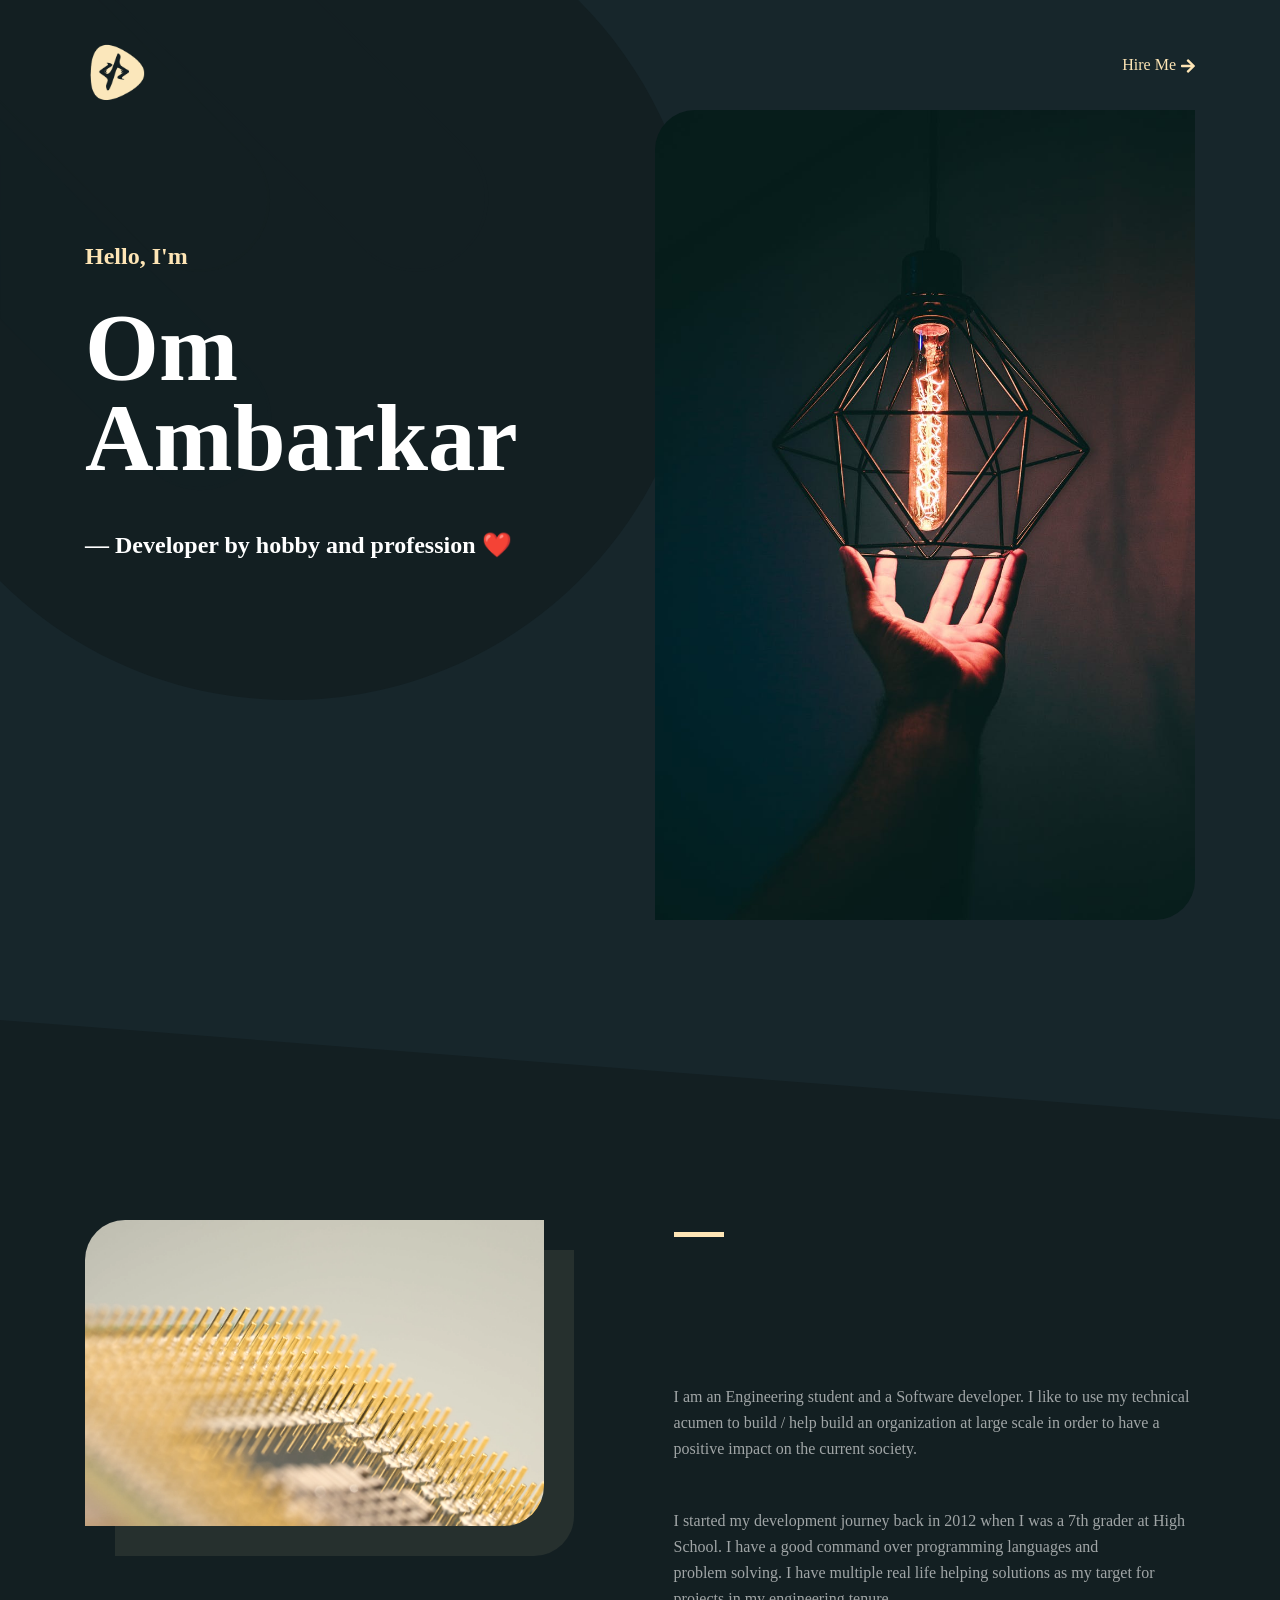
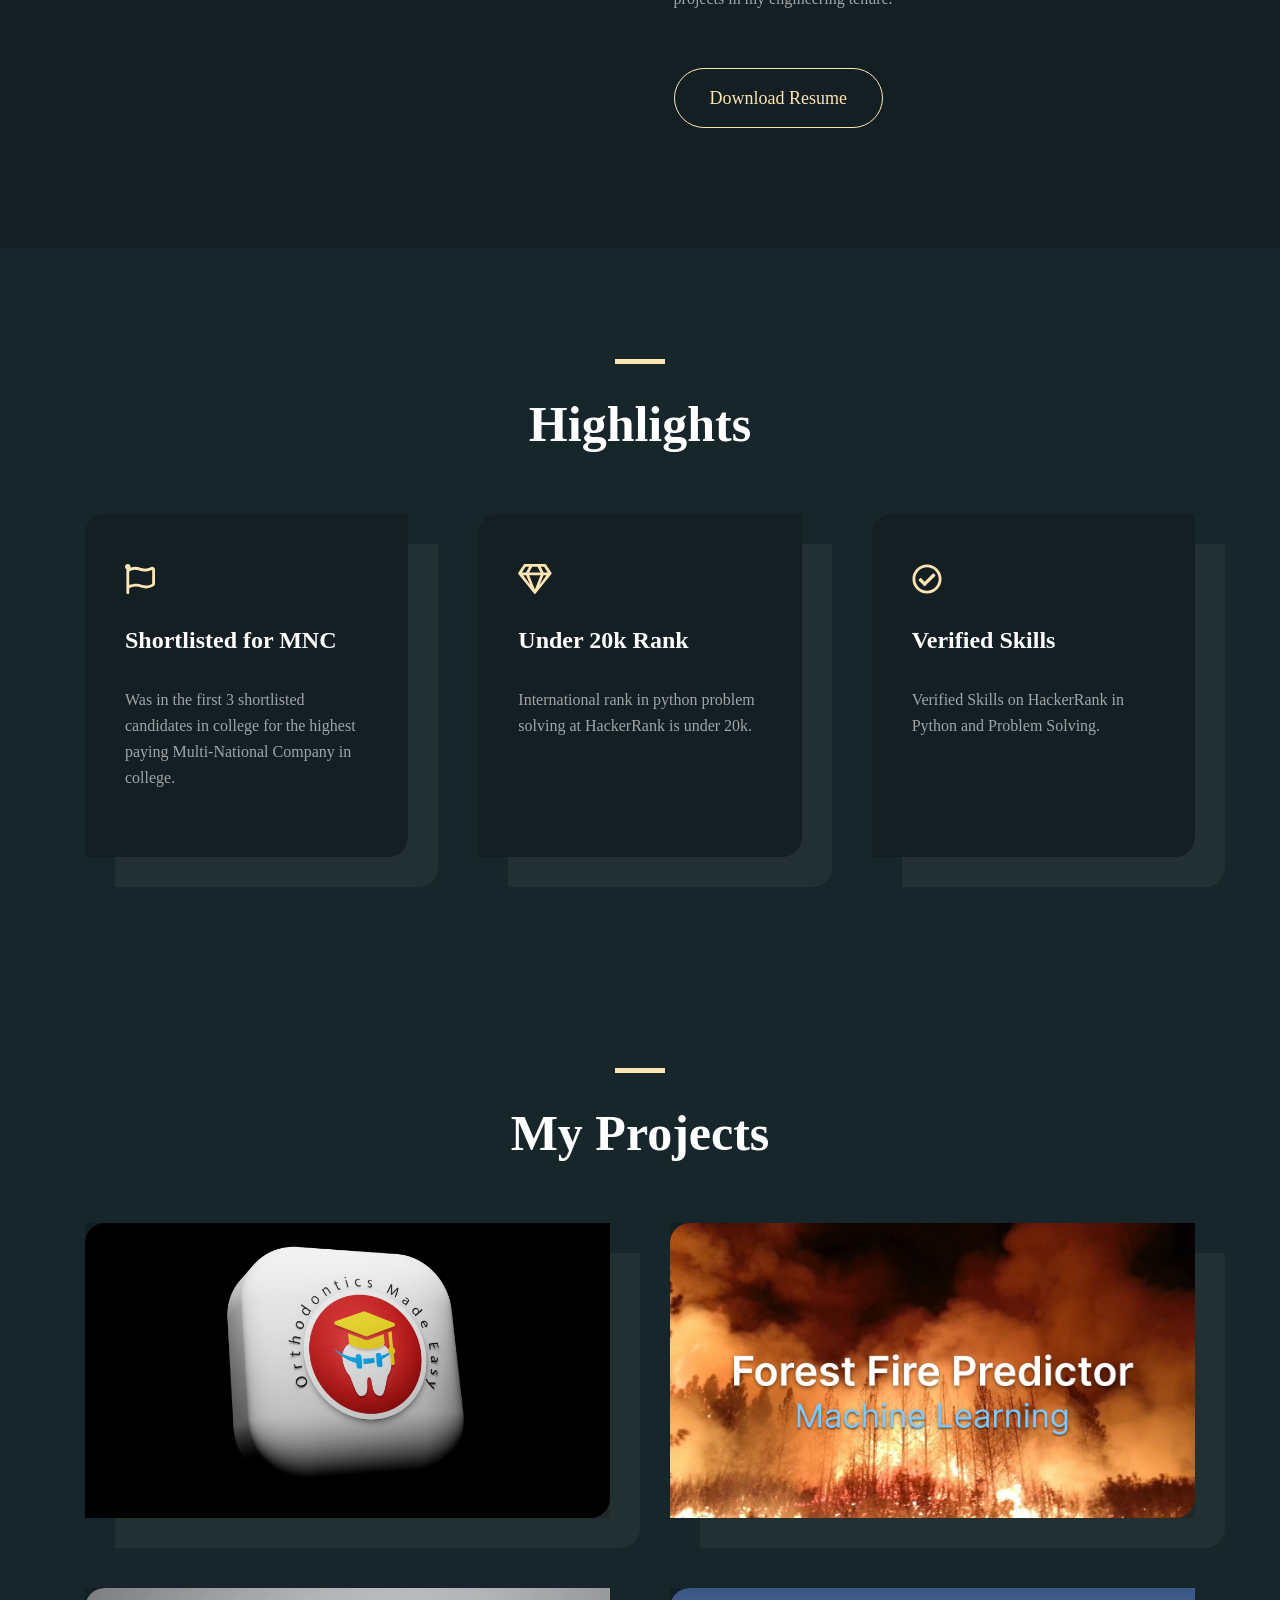
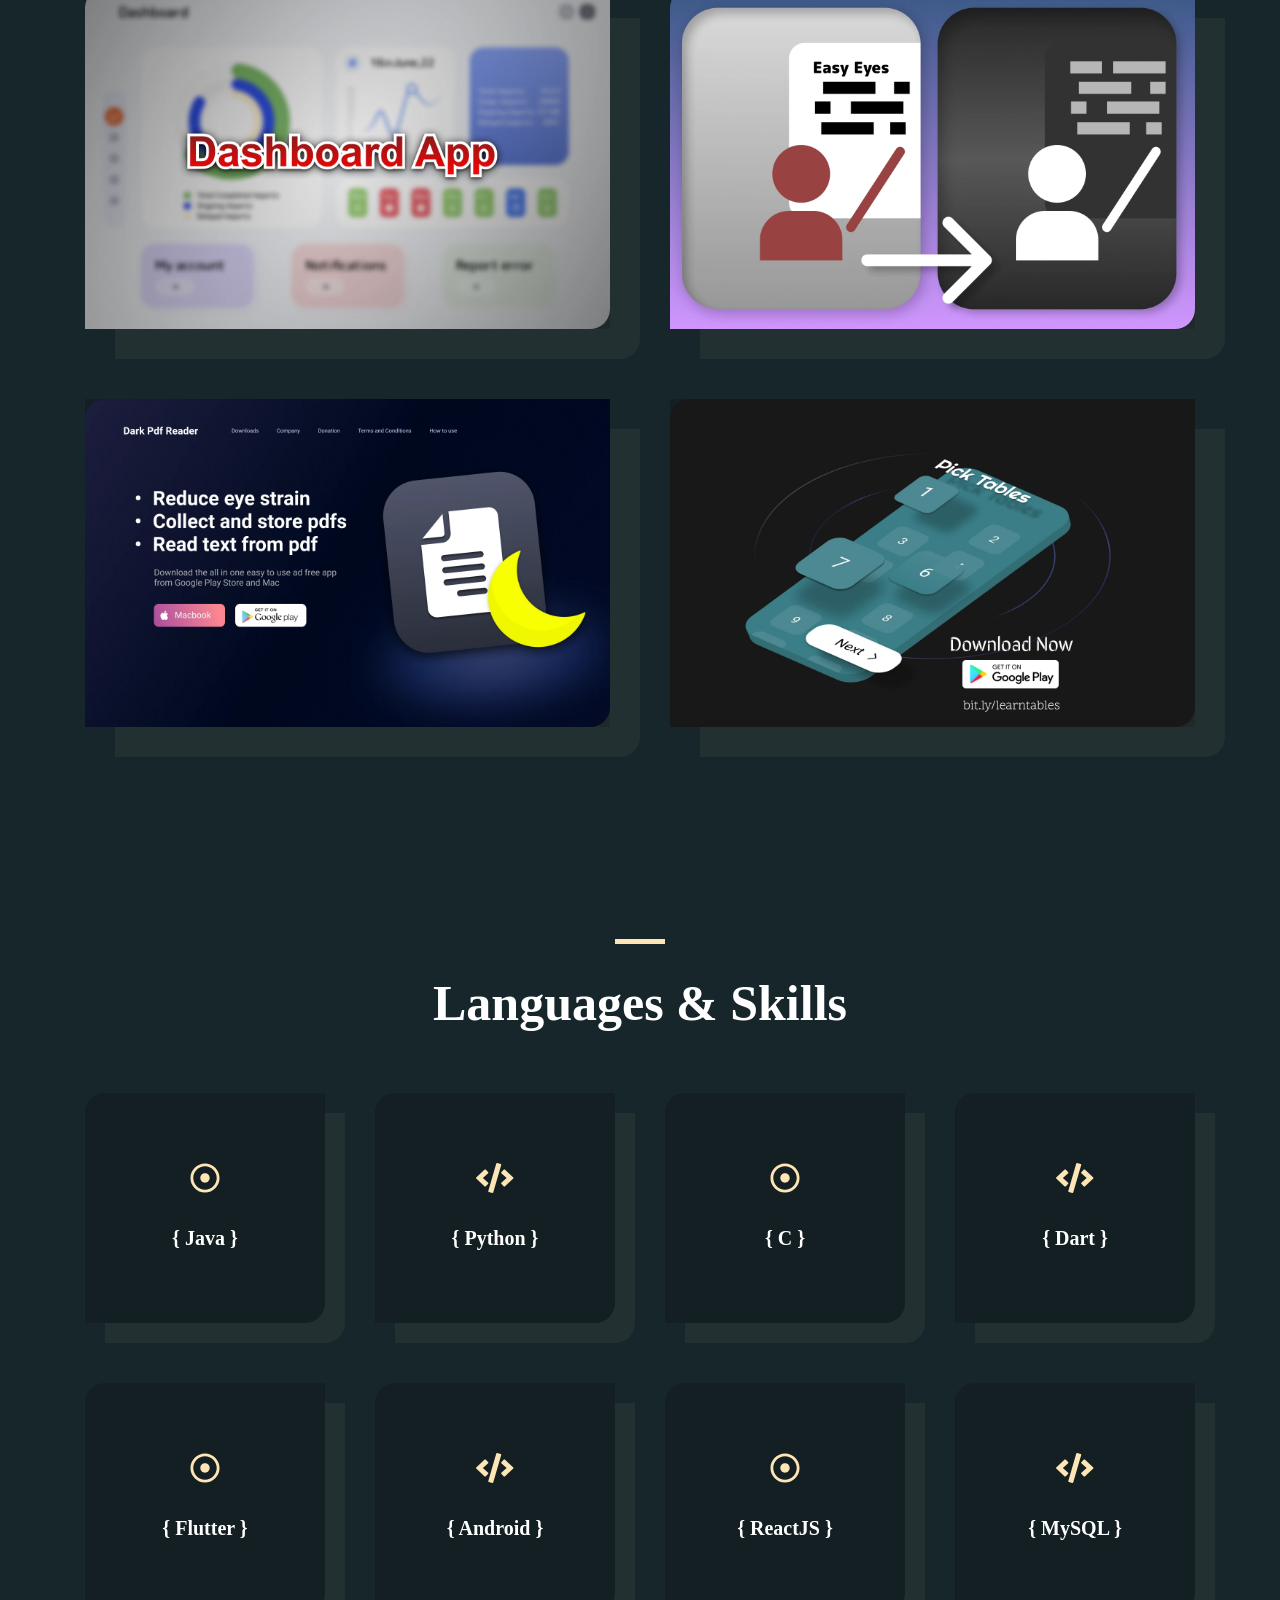
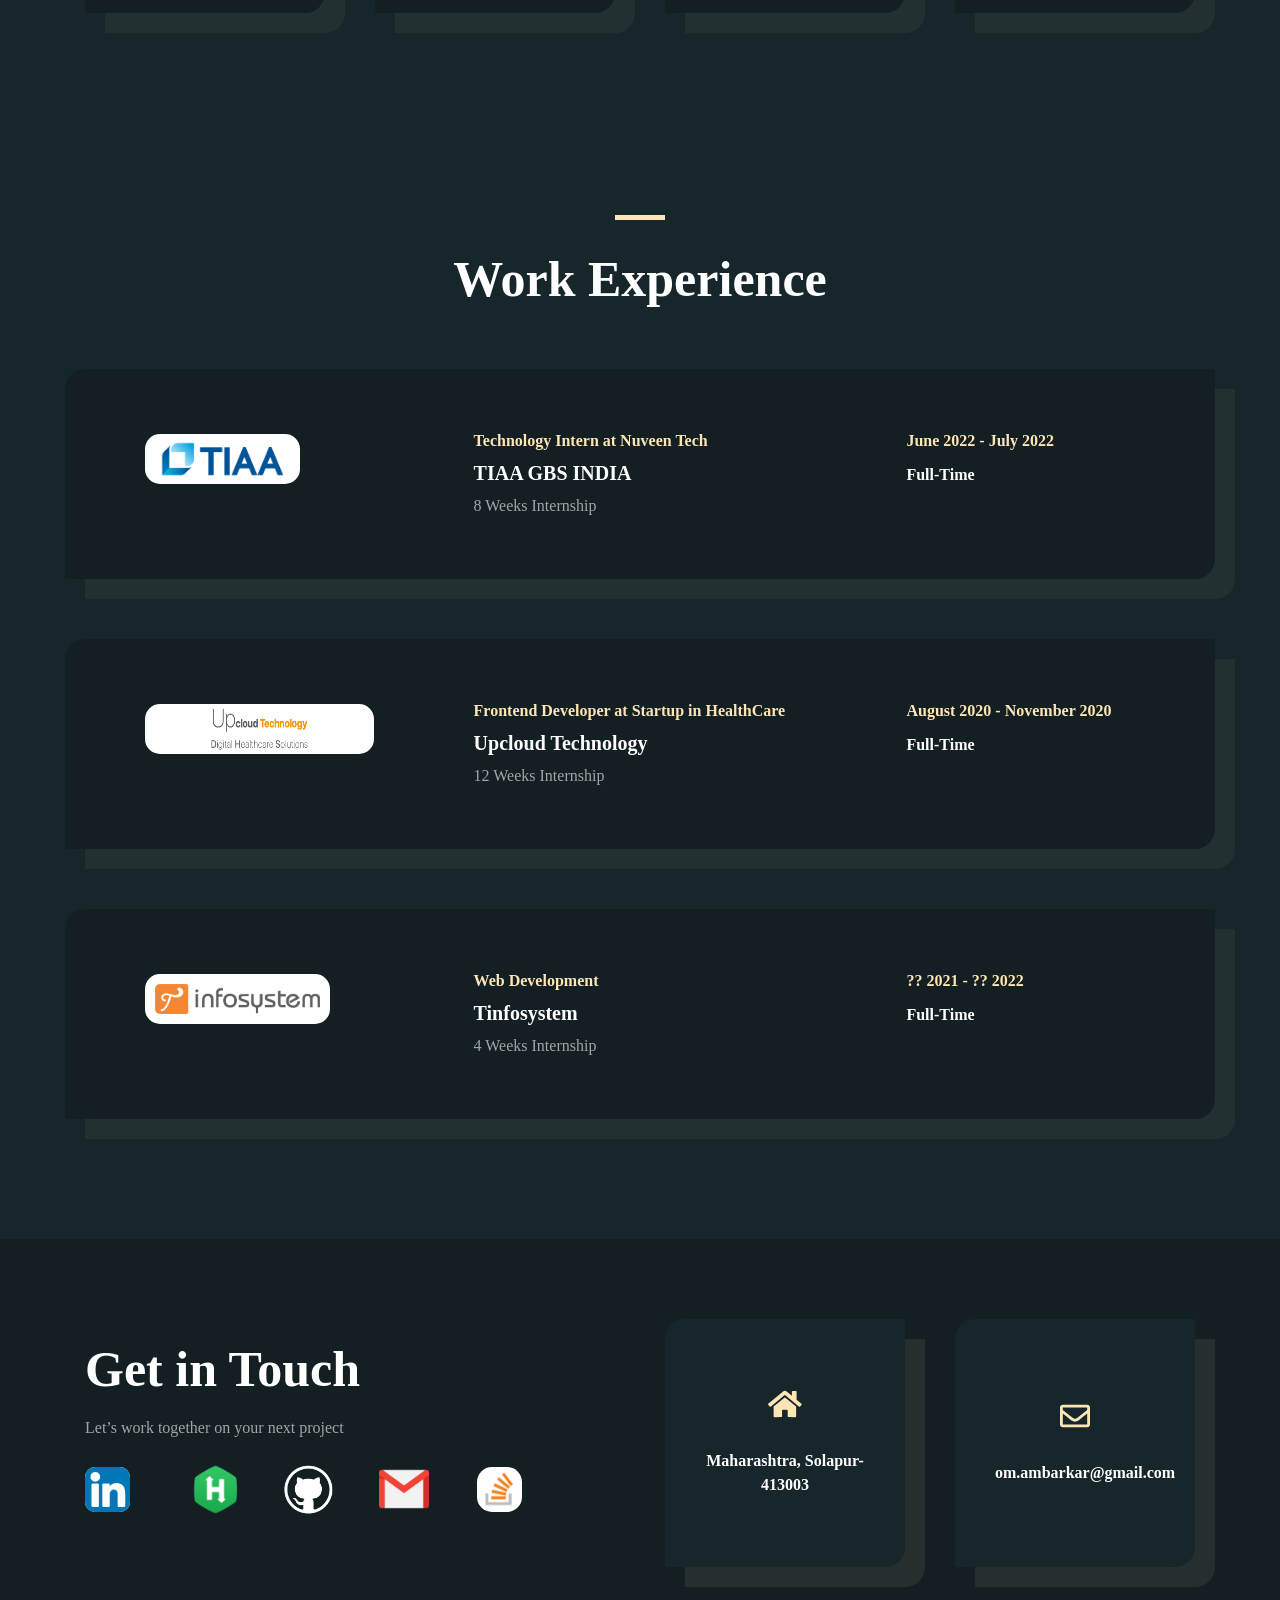
==== commit 6878719a: "v1.0_stable_release" ====
--- a/Om Ambarkar.html
+++ b/Om Ambarkar.html
@@ -1,53 +1,53 @@
 <!DOCTYPE html>
-<!-- saved from url=(0030)https://playingcode.dorik.io/# -->
+<!-- saved from url=(0029)https://playingcode.dorik.io/ -->
 <html lang="en"><head><meta http-equiv="Content-Type" content="text/html; charset=UTF-8">
             
-            <title>Om Ambarkar</title><link rel="icon"><meta name="viewport" content="width=device-width,initial-scale=1"><meta name="title" content="Om Ambarkar"><meta name="description" content="Portfolio website for Om Ambarkar"><meta property="og:title" content="Om Ambarkar"><meta property="og:description" content="Portfolio website for Om Ambarkar"><meta name="twitter:title" content="Om Ambarkar"><meta name="twitter:description" content="Portfolio website for Om Ambarkar"><meta name="twitter:card" content="summary_large_image"><script type="text/javascript"></script><link href="./Om Ambarkar_files/css" rel="stylesheet"><link rel="stylesheet" href="./Om Ambarkar_files/index.css">
+            <title>Om Ambarkar</title><link rel="icon" href="https://cdn.dorik.com/62e9d15d36366c002911f4d3/62e9d18a36366c002911f4d5/images/android-chrome-512x512_6pz7xhb5.png"><meta name="viewport" content="width=device-width,initial-scale=1"><meta name="title" content="Om Ambarkar"><meta name="description" content="Portfolio website for Om Ambarkar"><meta property="og:title" content="Om Ambarkar"><meta property="og:description" content="Portfolio website for Om Ambarkar"><meta name="twitter:title" content="Om Ambarkar"><meta name="twitter:description" content="Portfolio website for Om Ambarkar"><meta name="twitter:card" content="summary_large_image"><script type="text/javascript"></script><link href="./Om Ambarkar_files/css" rel="stylesheet"><link rel="stylesheet" href="./Om Ambarkar_files/index.css"><link rel="stylesheet" href="./Om Ambarkar_files/aos.css">
             
             
         </head>
-        <body>
-            
-            <section class="dorik-section dorik-section-7fl1msht "><div class="dorik-section-7fl1msht-frame-corner dorik-frame-corner"></div><div class="dorik-section-7fl1msht-frame-bottom dorik-frame-bottom"></div><div class=""><div class="container dorik-row-1c311qbm-wrapper    "><div class="dorik-row-1c311qbm  flex  "><div class="col-lg-1/1 "><div class="column-inner dorik-column-nrc8kxov  1/1"><div class="dorik-navbar--wrapper dorik-nav-vadcexu9-wrapper  "><div class="dorik-navbar dorik-nav-vadcexu9 "><div class="dorik-navbar--brand"><a><img src="./Om Ambarkar_files/logo_i1vucxyw.svg" alt="My logo" width="44px"></a></div><button class="dorik-navbar--toggle" data-target="#dorikNavbarCollapse"><svg aria-hidden="true" focusable="false" data-prefix="fas" data-icon="bars" class="svg-inline--fa fa-bars fa-w-14 fa-fw " role="img" xmlns="http://www.w3.org/2000/svg" viewBox="0 0 448 512"><path fill="currentColor" d="M16 132h416c8.837 0 16-7.163 16-16V76c0-8.837-7.163-16-16-16H16C7.163 60 0 67.163 0 76v40c0 8.837 7.163 16 16 16zm0 160h416c8.837 0 16-7.163 16-16v-40c0-8.837-7.163-16-16-16H16c-8.837 0-16 7.163-16 16v40c0 8.837 7.163 16 16 16zm0 160h416c8.837 0 16-7.163 16-16v-40c0-8.837-7.163-16-16-16H16c-8.837 0-16 7.163-16 16v40c0 8.837 7.163 16 16 16z"></path></svg> </button><div class="dorik-navbar--collapse collapse" id="dorikNavbarCollapse"><div class="dorik-navbar--navs"><ul class="dorik-nav--links normalize"><li class=""><a href="https://playingcode.dorik.io/#" class="dorik-nav--link hire-me  null"><span class="dorik-nav--link-icon"><svg aria-hidden="true" focusable="false" data-prefix="fas" data-icon="arrow-right" class="svg-inline--fa fa-arrow-right fa-w-14 icon " role="img" xmlns="http://www.w3.org/2000/svg" viewBox="0 0 448 512"><path fill="currentColor" d="M190.5 66.9l22.2-22.2c9.4-9.4 24.6-9.4 33.9 0L441 239c9.4 9.4 9.4 24.6 0 33.9L246.6 467.3c-9.4 9.4-24.6 9.4-33.9 0l-22.2-22.2c-9.5-9.5-9.3-25 .4-34.3L311.4 296H24c-13.3 0-24-10.7-24-24v-32c0-13.3 10.7-24 24-24h287.4L190.9 101.2c-9.8-9.3-10-24.8-.4-34.3z"></path></svg></span><span class="dorik-nav--link-text">Hire Me</span></a></li></ul></div></div></div></div></div></div></div></div></div><div class=""><div class="container dorik-row-1ddxe4l2-wrapper    "><div class="dorik-row-1ddxe4l2  flex  "><div class="col-lg-1/2 "><div class="column-inner dorik-column-tjamp5h3  1/2"><div class="dorik-wrapper dorik-heading-q0y8v9zc-wrapper "><h3 class="dorik-heading dorik-heading-q0y8v9zc "><span>Hello I'm</span></h3></div><div class="dorik-wrapper dorik-heading-ax1ryn3j-wrapper "><h1 class="dorik-heading dorik-heading-ax1ryn3j "><span><p>Om Ambarkar</p>
-</span></h1></div><div class="dorik-wrapper dorik-heading-w6uk0c9o-wrapper "><h3 class="dorik-heading dorik-heading-w6uk0c9o "><span><p>— Developer &amp; Designer</p>
-</span></h3></div></div></div><div class="col-lg-1/2 "><div class="column-inner dorik-column-x5f23a95  1/2"><div class="dorik-wrapper dorik-image-y5d393cc-wrapper "><img src="./Om Ambarkar_files/home-main_g08kpdwe.jpg" alt="" loading="lazy" class="dorik-image-y5d393cc "></div></div></div></div></div></div></section><section class="dorik-section dorik-section-w03g554k "><div class=""><div class="container dorik-row-zfuvait2-wrapper    "><div class="dorik-row-zfuvait2  flex  "><div class="col-lg-3/7 "><div class="column-inner dorik-column-3io75ygu  3/7"><div class="dorik-wrapper dorik-image-soaldc73-wrapper "><img src="./Om Ambarkar_files/pexels-photo-270549.jpeg" alt="" loading="lazy" class="dorik-image-soaldc73 "></div></div></div><div class="col-lg-4/7 "><div class="column-inner dorik-column-zgcg397x  4/7"><div class="dorik-line-oha9z2or-wrapper "><hr class="dorik-line-oha9z2or "></div><div class="dorik-wrapper dorik-heading-zxi4r2gm-wrapper "><h2 class="dorik-heading dorik-heading-zxi4r2gm "><span>About Me</span></h2></div><div class="dorik-text dorik-text-743ohflf "><p>I am an Engineering student and a Software developer. I like to use my technical acumen to build / help build an organization at large scale in order to have a positive impact on the current society.</p>
-</div><div class="dorik-text dorik-text-n5aplgok "><p>I started my development journey back in 2012 when I was a 7th grader in High School. I have a good command over programming languages and I have multiple real life helping solutions as my target for projects in my engineering tenure.</p>
-</div><div class="dorik-button-zjvbhfny-wrapper  "><a class="dorik-btn dorik-button-zjvbhfny  null" href="https://drive.google.com/file/d/1Si3CuphbtmvrvdawJEr-Ppt6lR5nnkVm/view?usp=sharing" target="_blank" rel="noreferrer">Download Resume</a></div></div></div></div></div></div></section><section class="dorik-section dorik-section-ikb05uv9 "><div class=""><div class="container dorik-row-uolkyf4a-wrapper    "><div class="dorik-row-uolkyf4a  flex  "><div class="col-lg-1/1 "><div class="column-inner dorik-column-duh1xn5v  1/1"><div class="dorik-line-zjeoig7w-wrapper "><hr class="dorik-line-zjeoig7w "></div><div class="dorik-wrapper dorik-heading-jgzmh0et-wrapper "><h2 class="dorik-heading dorik-heading-jgzmh0et "><span><p>My Expertise</p>
-</span></h2></div></div></div></div></div></div><div class=""><div class="container dorik-row-5xtn3s2d-wrapper    "><div class="dorik-row-5xtn3s2d  flex  "><div class="col-lg-1/3 "><div class="column-inner dorik-column-i2rs7h9v  1/3"><div class="dorik-icon-92vucohf-wrapper  "><span class="dorik-icon dorik-icon-92vucohf  null"><svg aria-hidden="true" focusable="false" data-prefix="far" data-icon="flag" class="svg-inline--fa fa-flag fa-w-16 icon " role="img" xmlns="http://www.w3.org/2000/svg" viewBox="0 0 512 512" style="font-size:30px"><path fill="currentColor" d="M336.174 80c-49.132 0-93.305-32-161.913-32-31.301 0-58.303 6.482-80.721 15.168a48.04 48.04 0 0 0 2.142-20.727C93.067 19.575 74.167 1.594 51.201.104 23.242-1.71 0 20.431 0 48c0 17.764 9.657 33.262 24 41.562V496c0 8.837 7.163 16 16 16h16c8.837 0 16-7.163 16-16v-83.443C109.869 395.28 143.259 384 199.826 384c49.132 0 93.305 32 161.913 32 58.479 0 101.972-22.617 128.548-39.981C503.846 367.161 512 352.051 512 335.855V95.937c0-34.459-35.264-57.768-66.904-44.117C409.193 67.309 371.641 80 336.174 80zM464 336c-21.783 15.412-60.824 32-102.261 32-59.945 0-102.002-32-161.913-32-43.361 0-96.379 9.403-127.826 24V128c21.784-15.412 60.824-32 102.261-32 59.945 0 102.002 32 161.913 32 43.271 0 96.32-17.366 127.826-32v240z"></path></svg></span></div><div class="dorik-wrapper dorik-heading-wxufezuq-wrapper "><h3 class="dorik-heading dorik-heading-wxufezuq "><span>Brand Design</span></h3></div><div class="dorik-text dorik-text-prmsdcai ">Ecosystem bootstrapping learning curve lean startup disruptive. Marketing long tail disruptive agile development partner.</div></div></div><div class="col-lg-1/3 "><div class="column-inner dorik-column-gz5tqcql  1/3"><div class="dorik-icon-tv2kswb2-wrapper  "><span class="dorik-icon dorik-icon-tv2kswb2  null"><svg aria-hidden="true" focusable="false" data-prefix="far" data-icon="edit" class="svg-inline--fa fa-edit fa-w-18 icon " role="img" xmlns="http://www.w3.org/2000/svg" viewBox="0 0 576 512" style="font-size:30px"><path fill="currentColor" d="M402.3 344.9l32-32c5-5 13.7-1.5 13.7 5.7V464c0 26.5-21.5 48-48 48H48c-26.5 0-48-21.5-48-48V112c0-26.5 21.5-48 48-48h273.5c7.1 0 10.7 8.6 5.7 13.7l-32 32c-1.5 1.5-3.5 2.3-5.7 2.3H48v352h352V350.5c0-2.1.8-4.1 2.3-5.6zm156.6-201.8L296.3 405.7l-90.4 10c-26.2 2.9-48.5-19.2-45.6-45.6l10-90.4L432.9 17.1c22.9-22.9 59.9-22.9 82.7 0l43.2 43.2c22.9 22.9 22.9 60 .1 82.8zM460.1 174L402 115.9 216.2 301.8l-7.3 65.3 65.3-7.3L460.1 174zm64.8-79.7l-43.2-43.2c-4.1-4.1-10.8-4.1-14.8 0L436 82l58.1 58.1 30.9-30.9c4-4.2 4-10.8-.1-14.9z"></path></svg></span></div><div class="dorik-wrapper dorik-heading-olxkled7-wrapper "><h3 class="dorik-heading dorik-heading-olxkled7 "><span>Product Design</span></h3></div><div class="dorik-text dorik-text-ilfdx49a ">Ecosystem bootstrapping learning curve lean startup disruptive. Marketing long tail disruptive agile development partner.</div></div></div><div class="col-lg-1/3 "><div class="column-inner dorik-column-s8wm3xkv  1/3"><div class="dorik-icon-lk8ur9xl-wrapper  "><span class="dorik-icon dorik-icon-lk8ur9xl  null"><svg aria-hidden="true" focusable="false" data-prefix="far" data-icon="copy" class="svg-inline--fa fa-copy fa-w-14 icon " role="img" xmlns="http://www.w3.org/2000/svg" viewBox="0 0 448 512" style="font-size:30px"><path fill="currentColor" d="M433.941 65.941l-51.882-51.882A48 48 0 0 0 348.118 0H176c-26.51 0-48 21.49-48 48v48H48c-26.51 0-48 21.49-48 48v320c0 26.51 21.49 48 48 48h224c26.51 0 48-21.49 48-48v-48h80c26.51 0 48-21.49 48-48V99.882a48 48 0 0 0-14.059-33.941zM266 464H54a6 6 0 0 1-6-6V150a6 6 0 0 1 6-6h74v224c0 26.51 21.49 48 48 48h96v42a6 6 0 0 1-6 6zm128-96H182a6 6 0 0 1-6-6V54a6 6 0 0 1 6-6h106v88c0 13.255 10.745 24 24 24h88v202a6 6 0 0 1-6 6zm6-256h-64V48h9.632c1.591 0 3.117.632 4.243 1.757l48.368 48.368a6 6 0 0 1 1.757 4.243V112z"></path></svg></span></div><div class="dorik-wrapper dorik-heading-ieesfh19-wrapper "><h3 class="dorik-heading dorik-heading-ieesfh19 "><span>Marketing Design</span></h3></div><div class="dorik-text dorik-text-4h4mxh89 ">Ecosystem bootstrapping learning curve lean startup disruptive. Marketing long tail disruptive agile development partner.</div></div></div></div></div></div></section><section class="dorik-section dorik-section-8g6vippr "><div class=""><div class="container dorik-row-b6jvkwp8-wrapper    "><div class="dorik-row-b6jvkwp8  flex  "><div class="col-lg-1/1 "><div class="column-inner dorik-column-hcm06r4u  1/1"><div class="dorik-line-hs5m7nmq-wrapper "><hr class="dorik-line-hs5m7nmq "></div><div class="dorik-wrapper dorik-heading-97v18kk8-wrapper "><h2 class="dorik-heading dorik-heading-97v18kk8 "><span><p>My Projects</p>
-</span></h2></div></div></div></div></div></div><div class=""><div class="container dorik-row-57hnfu5i-wrapper    "><div class="dorik-row-57hnfu5i  flex  "><div class="col-lg-1/2 "><div class="column-inner dorik-column-hochvzgx  1/2"><div class="dorik-wrapper dorik-image-mt49nln6-wrapper "><img src="./Om Ambarkar_files/p-1_o17ux82c.jpg" alt="https://dribbble.com/shots/9649617-2020-Festival-Brand-Identity" loading="lazy" class="dorik-image-mt49nln6 "></div></div></div><div class="col-lg-1/2 "><div class="column-inner dorik-column-jw81tjg2  1/2"><div class="dorik-wrapper dorik-image-5yhulm19-wrapper "><img src="./Om Ambarkar_files/p-2_urwjcqym.jpg" alt="https://dribbble.com/shots/9247899-The-Sleeping-Third-Final-Brand" loading="lazy" class="dorik-image-5yhulm19 "></div></div></div><div class="col-lg-1/2 "><div class="column-inner dorik-column-5yh53lkm  1/2"><div class="dorik-wrapper dorik-image-qf9v682v-wrapper "><img src="./Om Ambarkar_files/p-3_5e31b6fl.jpg" alt="https://dribbble.com/shots/5316755-Noah-Ellis-Apiary-Packaging" loading="lazy" class="dorik-image-qf9v682v "></div></div></div><div class="col-lg-1/2 "><div class="column-inner dorik-column-kc49q6px  1/2"><div class="dorik-wrapper dorik-image-otkn2ywp-wrapper "><img src="./Om Ambarkar_files/p-4_mn22kjh9.jpg" alt="https://dribbble.com/shots/5414170-Cusco-Barista-Cold-Brew" loading="lazy" class="dorik-image-otkn2ywp "></div></div></div><div class="col-lg-1/2 "><div class="column-inner dorik-column-0n5yzv4p  1/2"><div class="dorik-wrapper dorik-image-fizxkyg8-wrapper "><img src="./Om Ambarkar_files/p-5_ezvt0qk6.jpg" alt="https://dribbble.com/shots/6503516-Tea?utm_source=Pinterest_Shot&amp;utm_campaign=Sandsgaard&amp;utm_content=Tea&amp;utm_medium=Social_Share" loading="lazy" class="dorik-image-fizxkyg8 "></div></div></div><div class="col-lg-1/2 "><div class="column-inner dorik-column-9qqklyd1  1/2"><div class="dorik-wrapper dorik-image-qybpiii6-wrapper "><img src="./Om Ambarkar_files/p-6_y6spidn9.jpg" alt="https://dribbble.com/shots/4738784-notebook-mockup/" loading="lazy" class="dorik-image-qybpiii6 "></div></div></div></div></div></div></section><section class="dorik-section dorik-section-kd1z6mqj "><div class=""><div class="container dorik-row-ufmanv3r-wrapper    "><div class="dorik-row-ufmanv3r  flex  "><div class="col-lg-1/1 "><div class="column-inner dorik-column-wtjfggs1  1/1"><div class="dorik-line-zxjdd22w-wrapper "><hr class="dorik-line-zxjdd22w "></div><div class="dorik-wrapper dorik-heading-hom5fxb4-wrapper "><h2 class="dorik-heading dorik-heading-hom5fxb4 "><span>Skills &amp; Tools</span></h2></div></div></div></div></div></div><div class=""><div class="container dorik-row-295hlizt-wrapper    "><div class="dorik-row-295hlizt  flex  "><div class="col-lg-1/4 col-md-1/2 "><div class="column-inner dorik-column-dqzvk5fc  1/4"><div class="dorik-icon-duokjx9n-wrapper  "><span class="dorik-icon dorik-icon-duokjx9n  null"><svg aria-hidden="true" focusable="false" data-prefix="far" data-icon="dot-circle" class="svg-inline--fa fa-dot-circle fa-w-16 icon " role="img" xmlns="http://www.w3.org/2000/svg" viewBox="0 0 512 512" style="font-size:30px"><path fill="currentColor" d="M256 56c110.532 0 200 89.451 200 200 0 110.532-89.451 200-200 200-110.532 0-200-89.451-200-200 0-110.532 89.451-200 200-200m0-48C119.033 8 8 119.033 8 256s111.033 248 248 248 248-111.033 248-248S392.967 8 256 8zm0 168c-44.183 0-80 35.817-80 80s35.817 80 80 80 80-35.817 80-80-35.817-80-80-80z"></path></svg></span></div><div class="dorik-wrapper dorik-heading-243zgnrm-wrapper "><h5 class="dorik-heading dorik-heading-243zgnrm "><span>Brand Design</span></h5></div></div></div><div class="col-lg-1/4 col-md-1/2 "><div class="column-inner dorik-column-gzadmjsf  1/4"><div class="dorik-icon-6e6wk21x-wrapper  "><span class="dorik-icon dorik-icon-6e6wk21x  null"><svg aria-hidden="true" focusable="false" data-prefix="far" data-icon="dot-circle" class="svg-inline--fa fa-dot-circle fa-w-16 icon " role="img" xmlns="http://www.w3.org/2000/svg" viewBox="0 0 512 512" style="font-size:30px"><path fill="currentColor" d="M256 56c110.532 0 200 89.451 200 200 0 110.532-89.451 200-200 200-110.532 0-200-89.451-200-200 0-110.532 89.451-200 200-200m0-48C119.033 8 8 119.033 8 256s111.033 248 248 248 248-111.033 248-248S392.967 8 256 8zm0 168c-44.183 0-80 35.817-80 80s35.817 80 80 80 80-35.817 80-80-35.817-80-80-80z"></path></svg></span></div><div class="dorik-wrapper dorik-heading-lawby5qr-wrapper "><h5 class="dorik-heading dorik-heading-lawby5qr "><span>Brand Identity</span></h5></div></div></div><div class="col-lg-1/4 col-md-1/2 "><div class="column-inner dorik-column-jhfljjkj  1/4"><div class="dorik-icon-zkp0ej6w-wrapper  "><span class="dorik-icon dorik-icon-zkp0ej6w  null"><svg aria-hidden="true" focusable="false" data-prefix="far" data-icon="dot-circle" class="svg-inline--fa fa-dot-circle fa-w-16 icon " role="img" xmlns="http://www.w3.org/2000/svg" viewBox="0 0 512 512" style="font-size:30px"><path fill="currentColor" d="M256 56c110.532 0 200 89.451 200 200 0 110.532-89.451 200-200 200-110.532 0-200-89.451-200-200 0-110.532 89.451-200 200-200m0-48C119.033 8 8 119.033 8 256s111.033 248 248 248 248-111.033 248-248S392.967 8 256 8zm0 168c-44.183 0-80 35.817-80 80s35.817 80 80 80 80-35.817 80-80-35.817-80-80-80z"></path></svg></span></div><div class="dorik-wrapper dorik-heading-5jwm2kmd-wrapper "><h5 class="dorik-heading dorik-heading-5jwm2kmd "><span>UI Design</span></h5></div></div></div><div class="col-lg-1/4 col-md-1/2 "><div class="column-inner dorik-column-j72l82q3  1/4"><div class="dorik-icon-ie053sgg-wrapper  "><span class="dorik-icon dorik-icon-ie053sgg  null"><svg aria-hidden="true" focusable="false" data-prefix="far" data-icon="dot-circle" class="svg-inline--fa fa-dot-circle fa-w-16 icon " role="img" xmlns="http://www.w3.org/2000/svg" viewBox="0 0 512 512" style="font-size:30px"><path fill="currentColor" d="M256 56c110.532 0 200 89.451 200 200 0 110.532-89.451 200-200 200-110.532 0-200-89.451-200-200 0-110.532 89.451-200 200-200m0-48C119.033 8 8 119.033 8 256s111.033 248 248 248 248-111.033 248-248S392.967 8 256 8zm0 168c-44.183 0-80 35.817-80 80s35.817 80 80 80 80-35.817 80-80-35.817-80-80-80z"></path></svg></span></div><div class="dorik-wrapper dorik-heading-oac1dbb1-wrapper "><h5 class="dorik-heading dorik-heading-oac1dbb1 "><span>Product Design</span></h5></div></div></div><div class="col-lg-1/4 col-md-1/2 "><div class="column-inner dorik-column-go0i4cc7  1/4"><div class="dorik-icon-t267o0lj-wrapper  "><span class="dorik-icon dorik-icon-t267o0lj  null"><svg aria-hidden="true" focusable="false" data-prefix="far" data-icon="dot-circle" class="svg-inline--fa fa-dot-circle fa-w-16 icon " role="img" xmlns="http://www.w3.org/2000/svg" viewBox="0 0 512 512" style="font-size:30px"><path fill="currentColor" d="M256 56c110.532 0 200 89.451 200 200 0 110.532-89.451 200-200 200-110.532 0-200-89.451-200-200 0-110.532 89.451-200 200-200m0-48C119.033 8 8 119.033 8 256s111.033 248 248 248 248-111.033 248-248S392.967 8 256 8zm0 168c-44.183 0-80 35.817-80 80s35.817 80 80 80 80-35.817 80-80-35.817-80-80-80z"></path></svg></span></div><div class="dorik-wrapper dorik-heading-hfjzo28q-wrapper "><h5 class="dorik-heading dorik-heading-hfjzo28q "><span>Photoshop</span></h5></div></div></div><div class="col-lg-1/4 col-md-1/2 "><div class="column-inner dorik-column-uh81q8ek  1/4"><div class="dorik-icon-ynmzrx2g-wrapper  "><span class="dorik-icon dorik-icon-ynmzrx2g  null"><svg aria-hidden="true" focusable="false" data-prefix="far" data-icon="dot-circle" class="svg-inline--fa fa-dot-circle fa-w-16 icon " role="img" xmlns="http://www.w3.org/2000/svg" viewBox="0 0 512 512" style="font-size:30px"><path fill="currentColor" d="M256 56c110.532 0 200 89.451 200 200 0 110.532-89.451 200-200 200-110.532 0-200-89.451-200-200 0-110.532 89.451-200 200-200m0-48C119.033 8 8 119.033 8 256s111.033 248 248 248 248-111.033 248-248S392.967 8 256 8zm0 168c-44.183 0-80 35.817-80 80s35.817 80 80 80 80-35.817 80-80-35.817-80-80-80z"></path></svg></span></div><div class="dorik-wrapper dorik-heading-olvuf7yn-wrapper "><h5 class="dorik-heading dorik-heading-olvuf7yn "><span>Sketch</span></h5></div></div></div><div class="col-lg-1/4 col-md-1/2 "><div class="column-inner dorik-column-ewm3f75c  1/4"><div class="dorik-icon-mm5djo1b-wrapper  "><span class="dorik-icon dorik-icon-mm5djo1b  null"><svg aria-hidden="true" focusable="false" data-prefix="far" data-icon="dot-circle" class="svg-inline--fa fa-dot-circle fa-w-16 icon " role="img" xmlns="http://www.w3.org/2000/svg" viewBox="0 0 512 512" style="font-size:30px"><path fill="currentColor" d="M256 56c110.532 0 200 89.451 200 200 0 110.532-89.451 200-200 200-110.532 0-200-89.451-200-200 0-110.532 89.451-200 200-200m0-48C119.033 8 8 119.033 8 256s111.033 248 248 248 248-111.033 248-248S392.967 8 256 8zm0 168c-44.183 0-80 35.817-80 80s35.817 80 80 80 80-35.817 80-80-35.817-80-80-80z"></path></svg></span></div><div class="dorik-wrapper dorik-heading-eelf6k0q-wrapper "><h5 class="dorik-heading dorik-heading-eelf6k0q "><span>Illustrator</span></h5></div></div></div><div class="col-lg-1/4 col-md-1/2 "><div class="column-inner dorik-column-6gomwl3j  1/4"><div class="dorik-icon-h4i5ln2k-wrapper  "><span class="dorik-icon dorik-icon-h4i5ln2k  null"><svg aria-hidden="true" focusable="false" data-prefix="far" data-icon="dot-circle" class="svg-inline--fa fa-dot-circle fa-w-16 icon " role="img" xmlns="http://www.w3.org/2000/svg" viewBox="0 0 512 512" style="font-size:30px"><path fill="currentColor" d="M256 56c110.532 0 200 89.451 200 200 0 110.532-89.451 200-200 200-110.532 0-200-89.451-200-200 0-110.532 89.451-200 200-200m0-48C119.033 8 8 119.033 8 256s111.033 248 248 248 248-111.033 248-248S392.967 8 256 8zm0 168c-44.183 0-80 35.817-80 80s35.817 80 80 80 80-35.817 80-80-35.817-80-80-80z"></path></svg></span></div><div class="dorik-wrapper dorik-heading-9onbfw6j-wrapper "><h5 class="dorik-heading dorik-heading-9onbfw6j "><span>Cinema 4D</span></h5></div></div></div></div></div></div></section><section class="dorik-section dorik-section-awwi7noa "><div class=""><div class="container dorik-row-5f3wm2bz-wrapper    "><div class="dorik-row-5f3wm2bz  flex  "><div class="col-lg-1/1 "><div class="column-inner dorik-column-dpmjyf6n  1/1"><div class="dorik-line-sa1wtt9d-wrapper "><hr class="dorik-line-sa1wtt9d "></div><div class="dorik-wrapper dorik-heading-w1wtyqiu-wrapper "><h2 class="dorik-heading dorik-heading-w1wtyqiu "><span>Work Experience</span></h2></div></div></div></div></div></div><div class=""><div class="container dorik-row-b25h9oc0-wrapper    "><div class="dorik-row-b25h9oc0  flex  "><div class="col-lg-2/7 "><div class="column-inner dorik-column-t7ebu0ya  2/7"><div class="dorik-wrapper dorik-image-9q7ee9gn-wrapper "><img src="./Om Ambarkar_files/2560px-TIAA_logo_(2016).svg.png" alt="" loading="lazy" class="dorik-image-9q7ee9gn "></div></div></div><div class="col-lg-3/7 "><div class="column-inner dorik-column-h4lvs24x  3/7"><div class="dorik-wrapper dorik-heading-jxjnmxyt-wrapper "><h6 class="dorik-heading dorik-heading-jxjnmxyt "><span><p>Technology Intern at Nuveen Tech</p>
+        <body data-aos-easing="ease" data-aos-duration="400" data-aos-delay="0">
+            
+            <section class="dorik-section dorik-section-7fl1msht "><div class="dorik-section-7fl1msht-frame-corner dorik-frame-corner"></div><div class="dorik-section-7fl1msht-frame-bottom dorik-frame-bottom"></div><div class=""><div class="container dorik-row-1c311qbm-wrapper    "><div class="dorik-row-1c311qbm  flex  "><div class="col-lg-1/1 "><div class="column-inner dorik-column-nrc8kxov  1/1"><div class="dorik-navbar--wrapper dorik-nav-vadcexu9-wrapper  "><div class="dorik-navbar dorik-nav-vadcexu9 "><div class="dorik-navbar--brand"><a><img src="./Om Ambarkar_files/playingcode_logo_o76os1n2.png" alt="Playing Code" width="65px"></a></div><button class="dorik-navbar--toggle" data-target="#dorikNavbarCollapse"><svg aria-hidden="true" focusable="false" data-prefix="fas" data-icon="bars" class="svg-inline--fa fa-bars fa-w-14 fa-fw " role="img" xmlns="http://www.w3.org/2000/svg" viewBox="0 0 448 512"><path fill="currentColor" d="M16 132h416c8.837 0 16-7.163 16-16V76c0-8.837-7.163-16-16-16H16C7.163 60 0 67.163 0 76v40c0 8.837 7.163 16 16 16zm0 160h416c8.837 0 16-7.163 16-16v-40c0-8.837-7.163-16-16-16H16c-8.837 0-16 7.163-16 16v40c0 8.837 7.163 16 16 16zm0 160h416c8.837 0 16-7.163 16-16v-40c0-8.837-7.163-16-16-16H16c-8.837 0-16 7.163-16 16v40c0 8.837 7.163 16 16 16z"></path></svg> </button><div class="dorik-navbar--collapse collapse" id="dorikNavbarCollapse"><div class="dorik-navbar--navs"><ul class="dorik-nav--links normalize"><li class=""><a href="https://playingcode.dorik.io/#contactus" class="dorik-nav--link hire-me  null"><span class="dorik-nav--link-icon"><svg aria-hidden="true" focusable="false" data-prefix="fas" data-icon="arrow-right" class="svg-inline--fa fa-arrow-right fa-w-14 icon " role="img" xmlns="http://www.w3.org/2000/svg" viewBox="0 0 448 512"><path fill="currentColor" d="M190.5 66.9l22.2-22.2c9.4-9.4 24.6-9.4 33.9 0L441 239c9.4 9.4 9.4 24.6 0 33.9L246.6 467.3c-9.4 9.4-24.6 9.4-33.9 0l-22.2-22.2c-9.5-9.5-9.3-25 .4-34.3L311.4 296H24c-13.3 0-24-10.7-24-24v-32c0-13.3 10.7-24 24-24h287.4L190.9 101.2c-9.8-9.3-10-24.8-.4-34.3z"></path></svg></span><span class="dorik-nav--link-text">Hire Me</span></a></li></ul></div></div></div></div></div></div></div></div></div><div class=""><div class="container dorik-row-1ddxe4l2-wrapper    "><div class="dorik-row-1ddxe4l2  flex  "><div class="col-lg-1/2 "><div class="column-inner dorik-column-tjamp5h3  1/2"><div class="dorik-wrapper dorik-heading-q0y8v9zc-wrapper "><h3 class="dorik-heading dorik-heading-q0y8v9zc "><span><p>Hello, I'm</p>
+</span></h3></div><div class="dorik-wrapper dorik-heading-ax1ryn3j-wrapper "><h1 class="dorik-heading dorik-heading-ax1ryn3j aos-init" data-aos="fade-up" data-aos-duration="1479" data-aos-easing="ease-in" data-aos-mirror="true"><span><p>Om Ambarkar</p>
+</span></h1></div><div class="dorik-wrapper dorik-heading-w6uk0c9o-wrapper "><h3 class="dorik-heading dorik-heading-w6uk0c9o aos-init" data-aos="fade-right" data-aos-delay="200" data-aos-duration="400" data-aos-mirror="true"><span><p>— Developer by hobby and profession ❤️</p>
+</span></h3></div></div></div><div class="col-lg-1/2 "><div class="column-inner dorik-column-x5f23a95  1/2"><div class="dorik-wrapper dorik-image-y5d393cc-wrapper "><img src="./Om Ambarkar_files/pexels-photo-973506.jpeg" alt="" data-aos="fade-left" data-aos-duration="800" loading="lazy" class="dorik-image-y5d393cc aos-init aos-animate"></div></div></div></div></div></div></section><section class="dorik-section dorik-section-w03g554k "><div class=""><div class="container dorik-row-zfuvait2-wrapper    "><div class="dorik-row-zfuvait2  flex  "><div class="col-lg-3/7 "><div class="column-inner dorik-column-3io75ygu  3/7"><div class="dorik-wrapper dorik-image-soaldc73-wrapper "><img src="./Om Ambarkar_files/pexels-photo-270549.jpeg" alt="" data-aos="fade-left" loading="lazy" class="dorik-image-soaldc73 aos-init aos-animate"></div></div></div><div class="col-lg-4/7 "><div class="column-inner dorik-column-zgcg397x  4/7"><div class="dorik-line-oha9z2or-wrapper "><hr class="dorik-line-oha9z2or "></div><div class="dorik-wrapper dorik-heading-zxi4r2gm-wrapper "><h2 class="dorik-heading dorik-heading-zxi4r2gm aos-init" data-aos="fade-right" data-aos-mirror="true"><span>About Me</span></h2></div><div class="dorik-text dorik-text-743ohflf aos-init" data-aos="fade-up" data-aos-mirror="true"><p>I am an Engineering student and a Software developer. I like to use my technical acumen to build / help build an organization at large scale in order to have a positive impact on the current society.</p>
+</div><div class="dorik-text dorik-text-n5aplgok aos-init aos-animate" data-aos="fade-up" data-aos-delay="200" data-aos-mirror="true"><p>I started my development journey back in 2012 when I was a 7th grader at High School. I have a good command over programming languages and <br> problem solving. I have multiple real life helping solutions as my target for projects in my engineering tenure.</p>
+</div><div class="dorik-button-zjvbhfny-wrapper  "><a class="dorik-btn dorik-button-zjvbhfny  null" href="https://drive.google.com/file/d/1Si3CuphbtmvrvdawJEr-Ppt6lR5nnkVm/view?usp=sharing" target="_blank" rel="noreferrer">Download Resume</a></div></div></div></div></div></div></section><section class="dorik-section dorik-section-ikb05uv9 "><div class=""><div class="container dorik-row-uolkyf4a-wrapper    "><div class="dorik-row-uolkyf4a  flex  "><div class="col-lg-1/1 "><div class="column-inner dorik-column-duh1xn5v  1/1"><div class="dorik-line-zjeoig7w-wrapper "><hr class="dorik-line-zjeoig7w "></div><div class="dorik-wrapper dorik-heading-jgzmh0et-wrapper "><h2 class="dorik-heading dorik-heading-jgzmh0et aos-init" data-aos="fade-down"><span><p>Highlights</p>
+</span></h2></div></div></div></div></div></div><div class=""><div class="container dorik-row-5xtn3s2d-wrapper    "><div class="dorik-row-5xtn3s2d  flex  "><div class="col-lg-1/3 "><div class="column-inner dorik-column-i2rs7h9v 1/3 aos-init" data-aos="slide-right" data-aos-mirror="true"><div class="dorik-icon-92vucohf-wrapper  "><span class="dorik-icon dorik-icon-92vucohf  null"><svg aria-hidden="true" focusable="false" data-prefix="far" data-icon="flag" class="svg-inline--fa fa-flag fa-w-16 icon " role="img" xmlns="http://www.w3.org/2000/svg" viewBox="0 0 512 512" style="font-size:30px"><path fill="currentColor" d="M336.174 80c-49.132 0-93.305-32-161.913-32-31.301 0-58.303 6.482-80.721 15.168a48.04 48.04 0 0 0 2.142-20.727C93.067 19.575 74.167 1.594 51.201.104 23.242-1.71 0 20.431 0 48c0 17.764 9.657 33.262 24 41.562V496c0 8.837 7.163 16 16 16h16c8.837 0 16-7.163 16-16v-83.443C109.869 395.28 143.259 384 199.826 384c49.132 0 93.305 32 161.913 32 58.479 0 101.972-22.617 128.548-39.981C503.846 367.161 512 352.051 512 335.855V95.937c0-34.459-35.264-57.768-66.904-44.117C409.193 67.309 371.641 80 336.174 80zM464 336c-21.783 15.412-60.824 32-102.261 32-59.945 0-102.002-32-161.913-32-43.361 0-96.379 9.403-127.826 24V128c21.784-15.412 60.824-32 102.261-32 59.945 0 102.002 32 161.913 32 43.271 0 96.32-17.366 127.826-32v240z"></path></svg></span></div><div class="dorik-wrapper dorik-heading-wxufezuq-wrapper "><h3 class="dorik-heading dorik-heading-wxufezuq "><span><p>Shortlisted for MNC</p>
+</span></h3></div><div class="dorik-text dorik-text-prmsdcai "><p>Was in the first 3 shortlisted candidates in college for the highest paying Multi-National Company in college.</p>
+</div></div></div><div class="col-lg-1/3 "><div class="column-inner dorik-column-gz5tqcql 1/3 aos-init" data-aos="slide-up" data-aos-mirror="true"><div class="dorik-icon-tv2kswb2-wrapper  "><span class="dorik-icon dorik-icon-tv2kswb2  null"><svg aria-hidden="true" focusable="false" data-prefix="far" data-icon="gem" class="svg-inline--fa fa-gem fa-w-18 icon " role="img" xmlns="http://www.w3.org/2000/svg" viewBox="0 0 576 512" style="font-size:30px"><path fill="currentColor" d="M464 0H112c-4 0-7.8 2-10 5.4L2 152.6c-2.9 4.4-2.6 10.2.7 14.2l276 340.8c4.8 5.9 13.8 5.9 18.6 0l276-340.8c3.3-4.1 3.6-9.8.7-14.2L474.1 5.4C471.8 2 468.1 0 464 0zm-19.3 48l63.3 96h-68.4l-51.7-96h56.8zm-202.1 0h90.7l51.7 96H191l51.6-96zm-111.3 0h56.8l-51.7 96H68l63.3-96zm-43 144h51.4L208 352 88.3 192zm102.9 0h193.6L288 435.3 191.2 192zM368 352l68.2-160h51.4L368 352z"></path></svg></span></div><div class="dorik-wrapper dorik-heading-olxkled7-wrapper "><h3 class="dorik-heading dorik-heading-olxkled7 "><span><p>Under 20k Rank</p>
+</span></h3></div><div class="dorik-text dorik-text-ilfdx49a "><p>International rank in python problem solving at HackerRank is under 20k.</p>
+</div></div></div><div class="col-lg-1/3 "><div class="column-inner dorik-column-s8wm3xkv 1/3 aos-init" data-aos="slide-left" data-aos-mirror="true"><div class="dorik-icon-lk8ur9xl-wrapper  "><span class="dorik-icon dorik-icon-lk8ur9xl  null"><svg aria-hidden="true" focusable="false" data-prefix="far" data-icon="check-circle" class="svg-inline--fa fa-check-circle fa-w-16 icon " role="img" xmlns="http://www.w3.org/2000/svg" viewBox="0 0 512 512" style="font-size:30px"><path fill="currentColor" d="M256 8C119.033 8 8 119.033 8 256s111.033 248 248 248 248-111.033 248-248S392.967 8 256 8zm0 48c110.532 0 200 89.451 200 200 0 110.532-89.451 200-200 200-110.532 0-200-89.451-200-200 0-110.532 89.451-200 200-200m140.204 130.267l-22.536-22.718c-4.667-4.705-12.265-4.736-16.97-.068L215.346 303.697l-59.792-60.277c-4.667-4.705-12.265-4.736-16.97-.069l-22.719 22.536c-4.705 4.667-4.736 12.265-.068 16.971l90.781 91.516c4.667 4.705 12.265 4.736 16.97.068l172.589-171.204c4.704-4.668 4.734-12.266.067-16.971z"></path></svg></span></div><div class="dorik-wrapper dorik-heading-ieesfh19-wrapper "><h3 class="dorik-heading dorik-heading-ieesfh19 "><span><p>Verified Skills</p>
+</span></h3></div><div class="dorik-text dorik-text-4h4mxh89 "><p>Verified Skills on HackerRank in Python and Problem Solving.</p>
+</div></div></div></div></div></div></section><section class="dorik-section dorik-section-8g6vippr "><div class=""><div class="container dorik-row-b6jvkwp8-wrapper    "><div class="dorik-row-b6jvkwp8  flex  "><div class="col-lg-1/1 "><div class="column-inner dorik-column-hcm06r4u  1/1"><div class="dorik-line-hs5m7nmq-wrapper "><hr class="dorik-line-hs5m7nmq "></div><div class="dorik-wrapper dorik-heading-97v18kk8-wrapper "><h2 class="dorik-heading dorik-heading-97v18kk8 aos-init" data-aos="zoom-out"><span><p>My Projects</p>
+</span></h2></div></div></div></div></div></div><div class=""><div class="container dorik-row-57hnfu5i-wrapper    "><div class="dorik-row-57hnfu5i  flex  "><div class="col-lg-1/2 "><div class="column-inner dorik-column-hochvzgx  1/2"><a class="dorik-wrapper dorik-image-mt49nln6-wrapper " href="https://playingcode.dorik.io/dentolearn"><img src="./Om Ambarkar_files/dentolearn-forplayingcode_dzv1wu3r.jpg" alt="https://dribbble.com/shots/9649617-2020-Festival-Brand-Identity" loading="lazy" class="dorik-image-mt49nln6 "></a></div></div><div class="col-lg-1/2 "><div class="column-inner dorik-column-jw81tjg2  1/2"><div class="dorik-wrapper dorik-image-5yhulm19-wrapper "><img src="./Om Ambarkar_files/forest_fire_w83dgxe3.png" alt="https://dribbble.com/shots/9247899-The-Sleeping-Third-Final-Brand" loading="lazy" class="dorik-image-5yhulm19 "></div></div></div><div class="col-lg-1/2 "><div class="column-inner dorik-column-5yh53lkm  1/2"><div class="dorik-wrapper dorik-image-qf9v682v-wrapper "><img src="./Om Ambarkar_files/tiaa_proj_0r5jaewy.png" alt="https://dribbble.com/shots/5316755-Noah-Ellis-Apiary-Packaging" loading="lazy" class="dorik-image-qf9v682v "></div></div></div><div class="col-lg-1/2 "><div class="column-inner dorik-column-kc49q6px  1/2"><div class="dorik-wrapper dorik-image-otkn2ywp-wrapper "><img src="./Om Ambarkar_files/easy_eyes_nbtnoy0w.png" alt="https://dribbble.com/shots/5414170-Cusco-Barista-Cold-Brew" loading="lazy" class="dorik-image-otkn2ywp "></div></div></div><div class="col-lg-1/2 "><div class="column-inner dorik-column-0n5yzv4p  1/2"><div class="dorik-wrapper dorik-image-fizxkyg8-wrapper "><img src="./Om Ambarkar_files/dark_pdf_reader_sp1kxjga.png" alt="https://dribbble.com/shots/6503516-Tea?utm_source=Pinterest_Shot&amp;utm_campaign=Sandsgaard&amp;utm_content=Tea&amp;utm_medium=Social_Share" loading="lazy" class="dorik-image-fizxkyg8 "></div></div></div><div class="col-lg-1/2 "><div class="column-inner dorik-column-9qqklyd1  1/2"><div class="dorik-wrapper dorik-image-qybpiii6-wrapper "><img src="./Om Ambarkar_files/learn_tables_wjr6bm9n.png" alt="last proj" loading="lazy" class="dorik-image-qybpiii6 "></div></div></div></div></div></div></section><section class="dorik-section dorik-section-kd1z6mqj "><div class=""><div class="container dorik-row-ufmanv3r-wrapper    "><div class="dorik-row-ufmanv3r  flex  "><div class="col-lg-1/1 "><div class="column-inner dorik-column-wtjfggs1  1/1"><div class="dorik-line-zxjdd22w-wrapper "><hr class="dorik-line-zxjdd22w "></div><div class="dorik-wrapper dorik-heading-hom5fxb4-wrapper "><h2 class="dorik-heading dorik-heading-hom5fxb4 "><span><p>Languages &amp; Skills</p>
+</span></h2></div></div></div></div></div></div><div class=""><div class="container dorik-row-295hlizt-wrapper aos-init" data-aos="zoom-in" data-aos-mirror="false" data-aos-once="false" data-aos-easing="ease-out"><div class="dorik-row-295hlizt  flex  "><div class="col-lg-1/4 col-md-1/2 "><div class="column-inner dorik-column-dqzvk5fc  1/4"><div class="dorik-icon-duokjx9n-wrapper  "><span class="dorik-icon dorik-icon-duokjx9n  null"><svg aria-hidden="true" focusable="false" data-prefix="far" data-icon="dot-circle" class="svg-inline--fa fa-dot-circle fa-w-16 icon " role="img" xmlns="http://www.w3.org/2000/svg" viewBox="0 0 512 512" style="font-size:30px"><path fill="currentColor" d="M256 56c110.532 0 200 89.451 200 200 0 110.532-89.451 200-200 200-110.532 0-200-89.451-200-200 0-110.532 89.451-200 200-200m0-48C119.033 8 8 119.033 8 256s111.033 248 248 248 248-111.033 248-248S392.967 8 256 8zm0 168c-44.183 0-80 35.817-80 80s35.817 80 80 80 80-35.817 80-80-35.817-80-80-80z"></path></svg></span></div><div class="dorik-wrapper dorik-heading-243zgnrm-wrapper "><h5 class="dorik-heading dorik-heading-243zgnrm "><span><p>{ Java }</p>
+</span></h5></div></div></div><div class="col-lg-1/4 col-md-1/2 "><div class="column-inner dorik-column-gzadmjsf  1/4"><div class="dorik-icon-6e6wk21x-wrapper  "><span class="dorik-icon dorik-icon-6e6wk21x  null"><svg aria-hidden="true" focusable="false" data-prefix="fas" data-icon="code" class="svg-inline--fa fa-code fa-w-20 icon " role="img" xmlns="http://www.w3.org/2000/svg" viewBox="0 0 640 512" style="font-size:30px"><path fill="currentColor" d="M278.9 511.5l-61-17.7c-6.4-1.8-10-8.5-8.2-14.9L346.2 8.7c1.8-6.4 8.5-10 14.9-8.2l61 17.7c6.4 1.8 10 8.5 8.2 14.9L293.8 503.3c-1.9 6.4-8.5 10.1-14.9 8.2zm-114-112.2l43.5-46.4c4.6-4.9 4.3-12.7-.8-17.2L117 256l90.6-79.7c5.1-4.5 5.5-12.3.8-17.2l-43.5-46.4c-4.5-4.8-12.1-5.1-17-.5L3.8 247.2c-5.1 4.7-5.1 12.8 0 17.5l144.1 135.1c4.9 4.6 12.5 4.4 17-.5zm327.2.6l144.1-135.1c5.1-4.7 5.1-12.8 0-17.5L492.1 112.1c-4.8-4.5-12.4-4.3-17 .5L431.6 159c-4.6 4.9-4.3 12.7.8 17.2L523 256l-90.6 79.7c-5.1 4.5-5.5 12.3-.8 17.2l43.5 46.4c4.5 4.9 12.1 5.1 17 .6z"></path></svg></span></div><div class="dorik-wrapper dorik-heading-lawby5qr-wrapper "><h5 class="dorik-heading dorik-heading-lawby5qr "><span><p>{ Python }</p>
+</span></h5></div></div></div><div class="col-lg-1/4 col-md-1/2 "><div class="column-inner dorik-column-jhfljjkj  1/4"><div class="dorik-icon-zkp0ej6w-wrapper  "><span class="dorik-icon dorik-icon-zkp0ej6w  null"><svg aria-hidden="true" focusable="false" data-prefix="far" data-icon="dot-circle" class="svg-inline--fa fa-dot-circle fa-w-16 icon " role="img" xmlns="http://www.w3.org/2000/svg" viewBox="0 0 512 512" style="font-size:30px"><path fill="currentColor" d="M256 56c110.532 0 200 89.451 200 200 0 110.532-89.451 200-200 200-110.532 0-200-89.451-200-200 0-110.532 89.451-200 200-200m0-48C119.033 8 8 119.033 8 256s111.033 248 248 248 248-111.033 248-248S392.967 8 256 8zm0 168c-44.183 0-80 35.817-80 80s35.817 80 80 80 80-35.817 80-80-35.817-80-80-80z"></path></svg></span></div><div class="dorik-wrapper dorik-heading-5jwm2kmd-wrapper "><h5 class="dorik-heading dorik-heading-5jwm2kmd "><span><p>{ C }</p>
+</span></h5></div></div></div><div class="col-lg-1/4 col-md-1/2 "><div class="column-inner dorik-column-j72l82q3  1/4"><div class="dorik-icon-ie053sgg-wrapper  "><span class="dorik-icon dorik-icon-ie053sgg  null"><svg aria-hidden="true" focusable="false" data-prefix="fas" data-icon="code" class="svg-inline--fa fa-code fa-w-20 icon " role="img" xmlns="http://www.w3.org/2000/svg" viewBox="0 0 640 512" style="font-size:30px"><path fill="currentColor" d="M278.9 511.5l-61-17.7c-6.4-1.8-10-8.5-8.2-14.9L346.2 8.7c1.8-6.4 8.5-10 14.9-8.2l61 17.7c6.4 1.8 10 8.5 8.2 14.9L293.8 503.3c-1.9 6.4-8.5 10.1-14.9 8.2zm-114-112.2l43.5-46.4c4.6-4.9 4.3-12.7-.8-17.2L117 256l90.6-79.7c5.1-4.5 5.5-12.3.8-17.2l-43.5-46.4c-4.5-4.8-12.1-5.1-17-.5L3.8 247.2c-5.1 4.7-5.1 12.8 0 17.5l144.1 135.1c4.9 4.6 12.5 4.4 17-.5zm327.2.6l144.1-135.1c5.1-4.7 5.1-12.8 0-17.5L492.1 112.1c-4.8-4.5-12.4-4.3-17 .5L431.6 159c-4.6 4.9-4.3 12.7.8 17.2L523 256l-90.6 79.7c-5.1 4.5-5.5 12.3-.8 17.2l43.5 46.4c4.5 4.9 12.1 5.1 17 .6z"></path></svg></span></div><div class="dorik-wrapper dorik-heading-oac1dbb1-wrapper "><h5 class="dorik-heading dorik-heading-oac1dbb1 "><span><p>{ Dart }</p>
+</span></h5></div></div></div><div class="col-lg-1/4 col-md-1/2 "><div class="column-inner dorik-column-go0i4cc7  1/4"><div class="dorik-icon-t267o0lj-wrapper  "><span class="dorik-icon dorik-icon-t267o0lj  null"><svg aria-hidden="true" focusable="false" data-prefix="far" data-icon="dot-circle" class="svg-inline--fa fa-dot-circle fa-w-16 icon " role="img" xmlns="http://www.w3.org/2000/svg" viewBox="0 0 512 512" style="font-size:30px"><path fill="currentColor" d="M256 56c110.532 0 200 89.451 200 200 0 110.532-89.451 200-200 200-110.532 0-200-89.451-200-200 0-110.532 89.451-200 200-200m0-48C119.033 8 8 119.033 8 256s111.033 248 248 248 248-111.033 248-248S392.967 8 256 8zm0 168c-44.183 0-80 35.817-80 80s35.817 80 80 80 80-35.817 80-80-35.817-80-80-80z"></path></svg></span></div><div class="dorik-wrapper dorik-heading-hfjzo28q-wrapper "><h5 class="dorik-heading dorik-heading-hfjzo28q "><span><p>{ Flutter }</p>
+</span></h5></div></div></div><div class="col-lg-1/4 col-md-1/2 "><div class="column-inner dorik-column-uh81q8ek  1/4"><div class="dorik-icon-ynmzrx2g-wrapper  "><span class="dorik-icon dorik-icon-ynmzrx2g  null"><svg aria-hidden="true" focusable="false" data-prefix="fas" data-icon="code" class="svg-inline--fa fa-code fa-w-20 icon " role="img" xmlns="http://www.w3.org/2000/svg" viewBox="0 0 640 512" style="font-size:30px"><path fill="currentColor" d="M278.9 511.5l-61-17.7c-6.4-1.8-10-8.5-8.2-14.9L346.2 8.7c1.8-6.4 8.5-10 14.9-8.2l61 17.7c6.4 1.8 10 8.5 8.2 14.9L293.8 503.3c-1.9 6.4-8.5 10.1-14.9 8.2zm-114-112.2l43.5-46.4c4.6-4.9 4.3-12.7-.8-17.2L117 256l90.6-79.7c5.1-4.5 5.5-12.3.8-17.2l-43.5-46.4c-4.5-4.8-12.1-5.1-17-.5L3.8 247.2c-5.1 4.7-5.1 12.8 0 17.5l144.1 135.1c4.9 4.6 12.5 4.4 17-.5zm327.2.6l144.1-135.1c5.1-4.7 5.1-12.8 0-17.5L492.1 112.1c-4.8-4.5-12.4-4.3-17 .5L431.6 159c-4.6 4.9-4.3 12.7.8 17.2L523 256l-90.6 79.7c-5.1 4.5-5.5 12.3-.8 17.2l43.5 46.4c4.5 4.9 12.1 5.1 17 .6z"></path></svg></span></div><div class="dorik-wrapper dorik-heading-olvuf7yn-wrapper "><h5 class="dorik-heading dorik-heading-olvuf7yn "><span><p>{ Android }</p>
+</span></h5></div></div></div><div class="col-lg-1/4 col-md-1/2 "><div class="column-inner dorik-column-ewm3f75c  1/4"><div class="dorik-icon-mm5djo1b-wrapper  "><span class="dorik-icon dorik-icon-mm5djo1b  null"><svg aria-hidden="true" focusable="false" data-prefix="far" data-icon="dot-circle" class="svg-inline--fa fa-dot-circle fa-w-16 icon " role="img" xmlns="http://www.w3.org/2000/svg" viewBox="0 0 512 512" style="font-size:30px"><path fill="currentColor" d="M256 56c110.532 0 200 89.451 200 200 0 110.532-89.451 200-200 200-110.532 0-200-89.451-200-200 0-110.532 89.451-200 200-200m0-48C119.033 8 8 119.033 8 256s111.033 248 248 248 248-111.033 248-248S392.967 8 256 8zm0 168c-44.183 0-80 35.817-80 80s35.817 80 80 80 80-35.817 80-80-35.817-80-80-80z"></path></svg></span></div><div class="dorik-wrapper dorik-heading-eelf6k0q-wrapper "><h5 class="dorik-heading dorik-heading-eelf6k0q "><span><p>{ ReactJS }</p>
+</span></h5></div></div></div><div class="col-lg-1/4 col-md-1/2 "><div class="column-inner dorik-column-6gomwl3j  1/4"><div class="dorik-icon-h4i5ln2k-wrapper  "><span class="dorik-icon dorik-icon-h4i5ln2k  null"><svg aria-hidden="true" focusable="false" data-prefix="fas" data-icon="code" class="svg-inline--fa fa-code fa-w-20 icon " role="img" xmlns="http://www.w3.org/2000/svg" viewBox="0 0 640 512" style="font-size:30px"><path fill="currentColor" d="M278.9 511.5l-61-17.7c-6.4-1.8-10-8.5-8.2-14.9L346.2 8.7c1.8-6.4 8.5-10 14.9-8.2l61 17.7c6.4 1.8 10 8.5 8.2 14.9L293.8 503.3c-1.9 6.4-8.5 10.1-14.9 8.2zm-114-112.2l43.5-46.4c4.6-4.9 4.3-12.7-.8-17.2L117 256l90.6-79.7c5.1-4.5 5.5-12.3.8-17.2l-43.5-46.4c-4.5-4.8-12.1-5.1-17-.5L3.8 247.2c-5.1 4.7-5.1 12.8 0 17.5l144.1 135.1c4.9 4.6 12.5 4.4 17-.5zm327.2.6l144.1-135.1c5.1-4.7 5.1-12.8 0-17.5L492.1 112.1c-4.8-4.5-12.4-4.3-17 .5L431.6 159c-4.6 4.9-4.3 12.7.8 17.2L523 256l-90.6 79.7c-5.1 4.5-5.5 12.3-.8 17.2l43.5 46.4c4.5 4.9 12.1 5.1 17 .6z"></path></svg></span></div><div class="dorik-wrapper dorik-heading-9onbfw6j-wrapper "><h5 class="dorik-heading dorik-heading-9onbfw6j "><span><p>{ MySQL }</p>
+</span></h5></div></div></div></div></div></div></section><section class="dorik-section dorik-section-awwi7noa "><div class=""><div class="container dorik-row-5f3wm2bz-wrapper    "><div class="dorik-row-5f3wm2bz  flex  "><div class="col-lg-1/1 "><div class="column-inner dorik-column-dpmjyf6n  1/1"><div class="dorik-line-sa1wtt9d-wrapper "><hr class="dorik-line-sa1wtt9d "></div><div class="dorik-wrapper dorik-heading-w1wtyqiu-wrapper "><h2 class="dorik-heading dorik-heading-w1wtyqiu "><span>Work Experience</span></h2></div></div></div></div></div></div><div class=""><div class="container dorik-row-b25h9oc0-wrapper aos-init" data-aos="fade-right"><div class="dorik-row-b25h9oc0  flex  "><div class="col-lg-2/7 "><div class="column-inner dorik-column-t7ebu0ya  2/7"><div class="dorik-wrapper dorik-image-9q7ee9gn-wrapper "><img src="./Om Ambarkar_files/2560px-TIAA_logo_(2016).svg.png" alt="" loading="lazy" class="dorik-image-9q7ee9gn "></div></div></div><div class="col-lg-3/7 "><div class="column-inner dorik-column-h4lvs24x  3/7"><div class="dorik-wrapper dorik-heading-jxjnmxyt-wrapper "><h6 class="dorik-heading dorik-heading-jxjnmxyt "><span><p>Technology Intern at Nuveen Tech</p>
 </span></h6></div><div class="dorik-wrapper dorik-heading-i43m9vyw-wrapper "><h5 class="dorik-heading dorik-heading-i43m9vyw "><span><p>TIAA GBS INDIA</p>
 </span></h5></div><div class="dorik-text dorik-text-1q1phyys "><p>8 Weeks Internship</p>
 </div></div></div><div class="col-lg-2/7 "><div class="column-inner dorik-column-upkiq6rq  2/7"><div class="dorik-wrapper dorik-heading-bfqswd1o-wrapper "><h6 class="dorik-heading dorik-heading-bfqswd1o "><span><p>June 2022 - July 2022</p>
-</span></h6></div><div class="dorik-wrapper dorik-heading-11to0bcm-wrapper "><h6 class="dorik-heading dorik-heading-11to0bcm "><span>Full-Time</span></h6></div></div></div></div></div></div><div class=""><div class="container dorik-row-5g64owwz-wrapper    "><div class="dorik-row-5g64owwz  flex  "><div class="col-lg-2/7 "><div class="column-inner dorik-column-fj5osyfo  2/7"><div class="dorik-wrapper dorik-image-jkpm1smu-wrapper "><img src="./Om Ambarkar_files/1597419939134" alt="" loading="lazy" class="dorik-image-jkpm1smu "></div></div></div><div class="col-lg-3/7 "><div class="column-inner dorik-column-94jdrh9a  3/7"><div class="dorik-wrapper dorik-heading-863rafdy-wrapper "><h6 class="dorik-heading dorik-heading-863rafdy "><span><p>Frontend Developer at Startup in HealthCare</p>
+</span></h6></div><div class="dorik-wrapper dorik-heading-11to0bcm-wrapper "><h6 class="dorik-heading dorik-heading-11to0bcm "><span>Full-Time</span></h6></div></div></div></div></div></div><div class=""><div class="container dorik-row-5g64owwz-wrapper aos-init" data-aos="fade-left"><div class="dorik-row-5g64owwz  flex  "><div class="col-lg-2/7 "><div class="column-inner dorik-column-fj5osyfo  2/7"><div class="dorik-wrapper dorik-image-jkpm1smu-wrapper "><img src="./Om Ambarkar_files/1597419939134" alt="" loading="lazy" class="dorik-image-jkpm1smu "></div></div></div><div class="col-lg-3/7 "><div class="column-inner dorik-column-94jdrh9a  3/7"><div class="dorik-wrapper dorik-heading-863rafdy-wrapper "><h6 class="dorik-heading dorik-heading-863rafdy "><span><p>Frontend Developer at Startup in HealthCare</p>
 </span></h6></div><div class="dorik-wrapper dorik-heading-awrx6a6y-wrapper "><h5 class="dorik-heading dorik-heading-awrx6a6y "><span><p>Upcloud Technology</p>
 </span></h5></div><div class="dorik-text dorik-text-ktrax5l5 "><p>12 Weeks Internship</p>
 </div></div></div><div class="col-lg-2/7 "><div class="column-inner dorik-column-f3nc7ex9  2/7"><div class="dorik-wrapper dorik-heading-h0doft1y-wrapper "><h6 class="dorik-heading dorik-heading-h0doft1y "><span><p>August 2020 - November 2020</p>
-</span></h6></div><div class="dorik-wrapper dorik-heading-b4j0c2su-wrapper "><h6 class="dorik-heading dorik-heading-b4j0c2su "><span>Full-Time</span></h6></div></div></div></div></div></div><div class=""><div class="container dorik-row-ctx7hn9x-wrapper    "><div class="dorik-row-ctx7hn9x  flex  "><div class="col-lg-2/7 "><div class="column-inner dorik-column-85dxacqd  2/7"><div class="dorik-wrapper dorik-image-v57sv3uh-wrapper "><img src="./Om Ambarkar_files/logo.png" alt="" loading="lazy" class="dorik-image-v57sv3uh "></div></div></div><div class="col-lg-3/7 "><div class="column-inner dorik-column-zwnpc55q  3/7"><div class="dorik-wrapper dorik-heading-iirzrv48-wrapper "><h6 class="dorik-heading dorik-heading-iirzrv48 "><span><p>Web Development</p>
+</span></h6></div><div class="dorik-wrapper dorik-heading-b4j0c2su-wrapper "><h6 class="dorik-heading dorik-heading-b4j0c2su "><span>Full-Time</span></h6></div></div></div></div></div></div><div class=""><div class="container dorik-row-ctx7hn9x-wrapper aos-init" data-aos="fade-right"><div class="dorik-row-ctx7hn9x  flex  "><div class="col-lg-2/7 "><div class="column-inner dorik-column-85dxacqd  2/7"><div class="dorik-wrapper dorik-image-v57sv3uh-wrapper "><img src="./Om Ambarkar_files/logo.png" alt="" loading="lazy" class="dorik-image-v57sv3uh "></div></div></div><div class="col-lg-3/7 "><div class="column-inner dorik-column-zwnpc55q  3/7"><div class="dorik-wrapper dorik-heading-iirzrv48-wrapper "><h6 class="dorik-heading dorik-heading-iirzrv48 "><span><p>Web Development</p>
 </span></h6></div><div class="dorik-wrapper dorik-heading-v08xz6v4-wrapper "><h5 class="dorik-heading dorik-heading-v08xz6v4 "><span><p>Tinfosystem</p>
 </span></h5></div><div class="dorik-text dorik-text-hlghrrac "><p>4 Weeks Internship</p>
 </div></div></div><div class="col-lg-2/7 "><div class="column-inner dorik-column-h0zbdpet  2/7"><div class="dorik-wrapper dorik-heading-l9g2zn6t-wrapper "><h6 class="dorik-heading dorik-heading-l9g2zn6t "><span><p>?? 2021 - ?? 2022</p>
-</span></h6></div><div class="dorik-wrapper dorik-heading-sewvg6hq-wrapper "><h6 class="dorik-heading dorik-heading-sewvg6hq "><span>Full-Time</span></h6></div></div></div></div></div></div></section><section class="dorik-section dorik-section-a2qokqmv "><div class=""><div class="container dorik-row-hybtxc57-wrapper    "><div class="dorik-row-hybtxc57  flex  "><div class="col-lg-1/1 "><div class="column-inner dorik-column-gbriesr0  1/1"><div class="dorik-line-x11e0zrx-wrapper "><hr class="dorik-line-x11e0zrx "></div><div class="dorik-wrapper dorik-heading-jzckpfke-wrapper "><h2 class="dorik-heading dorik-heading-jzckpfke "><span>Testimonials</span></h2></div></div></div></div></div></div><div class=""><div class="container dorik-row-dzn6souk-wrapper    "><div class="dorik-row-dzn6souk  flex  "><div class="col-lg-1/2 "><div class="column-inner dorik-column-oxv2wk2r  1/2"><div class="dorik-wrapper dorik-heading-6l96gw16-wrapper "><h5 class="dorik-heading dorik-heading-6l96gw16 "><span>Eleonora Filotti</span></h5></div><div class="dorik-text dorik-text-0t2tdofc ">CEO, Example</div><div class="dorik-text dorik-text-wglzsk9e ">“ Validation partnership social media burn rate traction gamification supply chain deployment paradigm shift startup pitch stock mass market assets. Twitter metrics partnership strategy business plan rockstar non-disclosure agreement equity termsheet incubator stock bootstrapping. “</div><div class="dorik-wrapper dorik-image-sifbntuk-wrapper "><img src="./Om Ambarkar_files/testimonials-1_r87x48b9.jpg" alt="" loading="lazy" class="dorik-image-sifbntuk "></div></div></div><div class="col-lg-1/2 "><div class="column-inner dorik-column-onzvg3g0  1/2"><div class="dorik-wrapper dorik-heading-j5wf5hd3-wrapper "><h5 class="dorik-heading dorik-heading-j5wf5hd3 "><span>Eleonora Filotti</span></h5></div><div class="dorik-text dorik-text-1k88mj5d ">CEO, Example</div><div class="dorik-text dorik-text-ipt4xiss ">“ Validation partnership social media burn rate traction gamification supply chain deployment paradigm shift startup pitch stock mass market assets. Twitter metrics partnership strategy business plan rockstar non-disclosure agreement equity termsheet incubator stock bootstrapping. “</div><div class="dorik-wrapper dorik-image-irtcv8he-wrapper "><img src="./Om Ambarkar_files/testimonials-1_r87x48b9.jpg" alt="" loading="lazy" class="dorik-image-irtcv8he "></div></div></div><div class="col-lg-1/2 "><div class="column-inner dorik-column-f4aryvoh  1/2"><div class="dorik-wrapper dorik-heading-dmpzx6uc-wrapper "><h5 class="dorik-heading dorik-heading-dmpzx6uc "><span>Pătru Gheorghe</span></h5></div><div class="dorik-text dorik-text-8jdf50dt ">Developer, Example</div><div class="dorik-text dorik-text-tzhnmnf2 ">“ Validation partnership social media burn rate traction gamification supply chain deployment paradigm shift startup pitch stock mass market assets. Twitter metrics partnership strategy business plan rockstar non-disclosure agreement equity termsheet incubator stock bootstrapping. “</div><div class="dorik-wrapper dorik-image-he8uik23-wrapper "><img src="./Om Ambarkar_files/testimonials-2_t4i4g443.jpg" alt="" loading="lazy" class="dorik-image-he8uik23 "></div></div></div><div class="col-lg-1/2 "><div class="column-inner dorik-column-xu2g9ttv  1/2"><div class="dorik-wrapper dorik-heading-t27k7yr8-wrapper "><h5 class="dorik-heading dorik-heading-t27k7yr8 "><span>Eleonora Filotti</span></h5></div><div class="dorik-text dorik-text-rl97gr8q ">CEO, Example</div><div class="dorik-text dorik-text-m0crbo6m ">“ Validation partnership social media burn rate traction gamification supply chain deployment paradigm shift startup pitch stock mass market assets. Twitter metrics partnership strategy business plan rockstar non-disclosure agreement equity termsheet incubator stock bootstrapping. “</div><div class="dorik-wrapper dorik-image-iag4ucsp-wrapper "><img src="./Om Ambarkar_files/testimonials-1_r87x48b9.jpg" alt="" loading="lazy" class="dorik-image-iag4ucsp "></div></div></div></div></div></div></section><section class="dorik-section dorik-section-tf4nf35t "><div class=""><div class="container dorik-row-5hckjy49-wrapper    "><div class="dorik-row-5hckjy49  flex  "><div class="col-lg-1/1 "><div class="column-inner dorik-column-316dt65t  1/1"><div class="dorik-line-fpebbw06-wrapper "><hr class="dorik-line-fpebbw06 "></div><div class="dorik-wrapper dorik-heading-tm6ilk2j-wrapper "><h2 class="dorik-heading dorik-heading-tm6ilk2j "><span>Pricing Table</span></h2></div></div></div></div></div></div><div class=""><div class="container dorik-row-v6lsf3k7-wrapper    "><div class="dorik-row-v6lsf3k7  flex  "><div class="col-lg-1/3 col-md-1/1 "><div class="column-inner dorik-column-my41vx1i  1/3"><div class="dorik-wrapper dorik-heading-ab3hyql6-wrapper "><h2 class="dorik-heading dorik-heading-ab3hyql6 "><span>$590</span></h2></div><div class="dorik-wrapper dorik-heading-kamterdv-wrapper "><h5 class="dorik-heading dorik-heading-kamterdv "><span>Starter Pack</span></h5></div><div class="dorik-text dorik-text-bs4ej9sd ">1 Initial Concept</div><div class="dorik-text dorik-text-gsg4hsvh ">Source File</div><div class="dorik-text dorik-text-ehzh8pf8 ">Logo Transparency</div><div class="dorik-text dorik-text-tfhb1swn ">High Resolution</div><div class="dorik-text dorik-text-dq7c57io ">3D Mockup</div><div class="dorik-text dorik-text-oqf9j8my ">Vector File</div><div class="dorik-button-jh50x911-wrapper  "><button class="dorik-btn dorik-button-jh50x911  null">Order now</button></div></div></div><div class="col-lg-1/3 "><div class="column-inner dorik-column-aikpb230  1/3"><div class="dorik-wrapper dorik-heading-3xhojo7v-wrapper "><h2 class="dorik-heading dorik-heading-3xhojo7v "><span>$990</span></h2></div><div class="dorik-wrapper dorik-heading-k7lp4qbx-wrapper "><h5 class="dorik-heading dorik-heading-k7lp4qbx "><span>Platinum Pack</span></h5></div><div class="dorik-text dorik-text-6jnm0dzy ">2 Initial Concept</div><div class="dorik-text dorik-text-3hh05gpp ">Source File</div><div class="dorik-text dorik-text-fuj6f3gg ">Logo Transparency</div><div class="dorik-text dorik-text-fj2eep9f ">High Resolution</div><div class="dorik-text dorik-text-35fj0gd6 ">3D Mockup</div><div class="dorik-text dorik-text-5a75ox1j ">Vector File</div><div class="dorik-button-frru6ll1-wrapper  "><button class="dorik-btn dorik-button-frru6ll1  null">Order now</button></div></div></div><div class="col-lg-1/3 "><div class="column-inner dorik-column-41k6ogdo  1/3"><div class="dorik-wrapper dorik-heading-exbreji0-wrapper "><h2 class="dorik-heading dorik-heading-exbreji0 "><span>$1,490</span></h2></div><div class="dorik-wrapper dorik-heading-d6w3sodn-wrapper "><h5 class="dorik-heading dorik-heading-d6w3sodn "><span>Ultimate Pack</span></h5></div><div class="dorik-text dorik-text-mly3354h ">3 Initial Concept</div><div class="dorik-text dorik-text-i83zcp9y ">Source File</div><div class="dorik-text dorik-text-n71b3mlt ">Logo Transparency</div><div class="dorik-text dorik-text-c7kgmbiq ">High Resolution</div><div class="dorik-text dorik-text-y092q6e8 ">3D Mockup</div><div class="dorik-text dorik-text-mavp1ddd ">Vector File</div><div class="dorik-button-zjagovmu-wrapper  "><button class="dorik-btn dorik-button-zjagovmu  null">Order now</button></div></div></div></div></div></div></section><section class="dorik-section dorik-section-gcmlrat5 "><div class=""><div class="container dorik-row-zi3unoyf-wrapper    "><div class="dorik-row-zi3unoyf  flex  "><div class="col-lg-1/2 "><div class="column-inner dorik-column-o5p6ogqn  1/2"><div class="dorik-wrapper dorik-heading-u02e423c-wrapper "><h2 class="dorik-heading dorik-heading-u02e423c "><span>Get in Touch</span></h2></div><div class="dorik-text dorik-text-ly8ak1kx "><p>Let’s work together on your next project</p>
-</div><ul class="dorik-socialIcon-n3spx1km  dorik-socialIcon-n3spx1km-wrapper "><li><a href="http://facebook.com/"><svg width="128" height="128" viewBox="0 0 128 128" fill="#23242E" xmlns="http://www.w3.org/2000/svg">
-                <path fill-rule="evenodd" clip-rule="evenodd" d="M10 0H118C123.523 0 128 4.47715 128 10V118C128 123.523 123.523 128 118 128H10C4.47715 128 0 123.523 0 118V10C0 4.47715 4.47715 0 10 0ZM44.5759 63.9152C44.5759 53.2277 53.2277 44.4062 64.0848 44.4062C74.7723 44.4062 83.5938 53.2277 83.5938 63.9152C83.5938 74.7723 74.7723 83.4241 64.0848 83.4241C53.2277 83.4241 44.5759 74.7723 44.5759 63.9152ZM51.3616 63.9152C51.3616 71.0402 57.1295 76.6384 64.0848 76.6384C71.0402 76.6384 76.6384 71.0402 76.6384 63.9152C76.6384 56.9598 71.0402 51.3616 64.0848 51.3616C56.9598 51.3616 51.3616 56.9598 51.3616 63.9152ZM84.2723 39.1473C86.817 39.1473 88.8527 41.183 88.8527 43.7277C88.8527 46.2723 86.817 48.308 84.2723 48.308C81.7277 48.308 79.692 46.2723 79.692 43.7277C79.692 41.183 81.7277 39.1473 84.2723 39.1473ZM95.6384 32.3616C100.049 36.7723 101.406 42.2009 101.746 48.308C102.085 54.5848 102.085 73.4152 101.746 79.692C101.406 85.7991 100.049 91.058 95.6384 95.6384C91.2277 100.049 85.7991 101.406 79.692 101.746C73.4152 102.085 54.5848 102.085 48.308 101.746C42.2009 101.406 36.942 100.049 32.3616 95.6384C27.9509 91.058 26.5938 85.7991 26.2545 79.692C25.9152 73.4152 25.9152 54.5848 26.2545 48.308C26.5938 42.2009 27.9509 36.7723 32.3616 32.3616C36.942 27.9509 42.2009 26.5938 48.308 26.2545C54.5848 25.9152 73.4152 25.9152 79.692 26.2545C85.7991 26.5938 91.2277 27.9509 95.6384 32.3616ZM86.4777 93.6027C89.7009 92.2455 92.4152 89.7009 93.6027 86.308C95.3325 82.1275 95.225 72.9247 95.1536 66.8187C95.141 65.7391 95.1295 64.7563 95.1295 63.9152C95.1295 63.105 95.1408 62.1511 95.1533 61.0976C95.2247 55.0929 95.3345 45.852 93.6027 41.5223C92.2455 38.2991 89.7009 35.5848 86.4777 34.3973C82.148 32.6654 72.9071 32.7753 66.9024 32.8466C65.8489 32.8592 64.895 32.8705 64.0848 32.8705C63.2437 32.8705 62.2609 32.859 61.1813 32.8464C55.0753 32.775 45.8724 32.6675 41.692 34.3973C38.2991 35.7545 35.7545 38.2991 34.3973 41.5223C32.6654 45.852 32.7752 55.0929 32.8466 61.0976C32.8591 62.1511 32.8705 63.105 32.8705 63.9152C32.8705 64.7563 32.859 65.7391 32.8464 66.8187C32.775 72.9247 32.6674 82.1275 34.3973 86.308C35.7545 89.7009 38.2991 92.2455 41.692 93.6027C45.8724 95.3326 55.0753 95.225 61.1813 95.1536C62.2609 95.141 63.2437 95.1295 64.0848 95.1295C64.895 95.1295 65.8489 95.1408 66.9024 95.1534C72.907 95.2247 82.148 95.3346 86.4777 93.6027Z"></path>
-                </svg>
-                </a></li><li><a href="http://facebook.com/"><svg width="128" height="128" viewBox="0 0 128 128" fill="#23242E" xmlns="http://www.w3.org/2000/svg">
-                <path fill-rule="evenodd" clip-rule="evenodd" d="M10 0H118C123.523 0 128 4.47715 128 10V118C128 123.523 123.523 128 118 128H10C4.47715 128 0 123.523 0 118V10C0 4.47715 4.47715 0 10 0ZM42.9643 51.1633V102H27.1875V51.1633H42.9643ZM44.1518 35.0112C44.1518 40.1119 40.0804 44.3624 34.9911 44.3624C30.0714 44.3624 26 40.1119 26 35.0112C26 30.0805 30.0714 26 34.9911 26C40.0804 26 44.1518 30.0805 44.1518 35.0112ZM102 102H101.83H86.2232V77.3468C86.2232 71.396 86.0536 63.915 77.9107 63.915C69.7679 63.915 68.5804 70.2058 68.5804 76.8367V102H52.8036V51.1633H67.9018V58.1342H68.0714C70.2768 54.2237 75.3661 49.9732 83 49.9732C98.9464 49.9732 102 60.5145 102 74.1163V102Z"></path>
-                </svg>
-                </a></li><li><a href="https://playingcode.dorik.io/#"><svg width="128" height="128" viewBox="0 0 128 128" fill="#23242E" xmlns="http://www.w3.org/2000/svg">
-                <path fill-rule="evenodd" clip-rule="evenodd" d="M10 0H118C123.523 0 128 4.47715 128 10V118C128 123.523 123.523 128 118 128H10C4.47715 128 0 123.523 0 118V10C0 4.47715 4.47715 0 10 0ZM23 62.5662C23 39.8911 44.5677 26 66.5625 26C86.6354 26 105 39.2782 105 59.502C105 78.5001 94.75 99.7452 72.1146 99.7452C66.5625 99.7452 59.9427 97.0896 57.1667 92.3911C56.6292 94.4944 56.156 96.3945 55.7235 98.1315C52.375 111.577 51.4608 115.249 42.0052 127.732C41.4674 127.938 41.2547 128.04 41.0941 127.986C40.9359 127.933 40.8283 127.728 40.5104 127.323C40.49 127.138 40.4697 126.954 40.4494 126.77C40.0436 123.091 39.6562 119.58 39.6562 115.883C39.6562 106.282 43.2056 93.2861 46.2023 82.3135C47.0951 79.0446 47.9388 75.9553 48.625 73.1888C46.9167 69.9203 46.4896 66.2432 46.4896 62.7705C46.4896 46.428 66.5625 43.9767 66.5625 57.4592C66.5625 61.4685 65.1023 65.3744 63.6516 69.2549C62.2196 73.0853 60.7969 76.891 60.7969 80.7471C60.7969 85.8542 65.4948 89.5312 70.8333 89.5312C85.5677 89.5312 90.0521 69.3074 90.0521 58.4806C90.0521 43.9767 79.375 36.0097 64.6406 36.0097C47.7708 36.0097 34.7448 47.6537 34.7448 63.9962C34.7448 69.3779 37.0833 72.9885 38.6011 75.3317C39.3301 76.4574 39.8698 77.2906 39.8698 77.8872C39.8698 79.5215 38.5885 85.037 36.4531 85.037C31.3281 85.037 23 76.8658 23 62.5662Z"></path>
-                </svg>
-                </a></li><li><a href="https://playingcode.dorik.io/#"><svg width="128" height="128" viewBox="0 0 128 128" fill="#23242E" xmlns="http://www.w3.org/2000/svg">
-                <path fill-rule="evenodd" clip-rule="evenodd" d="M10 0H118C123.523 0 128 4.47715 128 10V118C128 123.523 123.523 128 118 128H10C4.47715 128 0 123.523 0 118V10C0 4.47715 4.47715 0 10 0ZM95.4298 50.05C95.4298 71.3999 79.1386 96 49.363 96C40.1897 96 31.6682 93.3499 24.5 88.7502C25.8034 88.9 27.0565 88.9501 28.4099 88.9501C35.9789 88.9501 42.9467 86.4001 48.5109 82.0501C41.3929 81.9 35.4277 77.25 33.3724 70.85C34.375 71 35.3775 71.0999 36.4303 71.0999C37.884 71.0999 39.3377 70.8999 40.691 70.55C33.2722 69.0498 27.708 62.55 27.708 54.7V54.5001C29.8633 55.7001 32.3699 56.4501 35.0264 56.5499C30.6654 53.6499 27.8084 48.6999 27.8084 43.0999C27.8084 40.0999 28.6101 37.3499 30.0139 34.9499C37.984 44.7499 49.9645 51.1498 63.3983 51.8499C63.1478 50.6499 62.9974 49.4 62.9974 48.15C62.9974 39.25 70.2157 32 79.1884 32C83.8503 32 88.0608 33.95 91.0185 37.1C94.6776 36.4 98.1864 35.05 101.294 33.2C100.091 36.9501 97.5348 40.1001 94.1765 42.1C97.4348 41.7501 100.593 40.8499 103.5 39.6C101.295 42.7999 98.5376 45.6499 95.3796 47.9499C95.4298 48.6499 95.4298 49.3501 95.4298 50.05Z"></path>
-                </svg>
-                </a></li></ul></div></div><div class="col-lg-1/4 col-md-1/2 "><div class="column-inner dorik-column-n4ddf17i  1/4"><div class="dorik-icon-5wci8w66-wrapper  "><span class="dorik-icon dorik-icon-5wci8w66  null"><svg aria-hidden="true" focusable="false" data-prefix="fas" data-icon="phone-alt" class="svg-inline--fa fa-phone-alt fa-w-16 icon " role="img" xmlns="http://www.w3.org/2000/svg" viewBox="0 0 512 512" style="font-size:30px"><path fill="currentColor" d="M497.39 361.8l-112-48a24 24 0 0 0-28 6.9l-49.6 60.6A370.66 370.66 0 0 1 130.6 204.11l60.6-49.6a23.94 23.94 0 0 0 6.9-28l-48-112A24.16 24.16 0 0 0 122.6.61l-104 24A24 24 0 0 0 0 48c0 256.5 207.9 464 464 464a24 24 0 0 0 23.4-18.6l24-104a24.29 24.29 0 0 0-14.01-27.6z"></path></svg></span></div><div class="dorik-wrapper dorik-heading-8ykig5ey-wrapper "><h6 class="dorik-heading dorik-heading-8ykig5ey "><span><p>+91-7447776777</p>
-</span></h6></div></div></div><div class="col-lg-1/4 col-md-1/2 "><div class="column-inner dorik-column-h7lck7bs  1/4"><div class="dorik-icon-oy233vxq-wrapper  "><span class="dorik-icon dorik-icon-oy233vxq  null"><svg aria-hidden="true" focusable="false" data-prefix="far" data-icon="envelope" class="svg-inline--fa fa-envelope fa-w-16 icon " role="img" xmlns="http://www.w3.org/2000/svg" viewBox="0 0 512 512" style="font-size:30px"><path fill="currentColor" d="M464 64H48C21.49 64 0 85.49 0 112v288c0 26.51 21.49 48 48 48h416c26.51 0 48-21.49 48-48V112c0-26.51-21.49-48-48-48zm0 48v40.805c-22.422 18.259-58.168 46.651-134.587 106.49-16.841 13.247-50.201 45.072-73.413 44.701-23.208.375-56.579-31.459-73.413-44.701C106.18 199.465 70.425 171.067 48 152.805V112h416zM48 400V214.398c22.914 18.251 55.409 43.862 104.938 82.646 21.857 17.205 60.134 55.186 103.062 54.955 42.717.231 80.509-37.199 103.053-54.947 49.528-38.783 82.032-64.401 104.947-82.653V400H48z"></path></svg></span></div><div class="dorik-wrapper dorik-heading-hzfwiwtx-wrapper "><h6 class="dorik-heading dorik-heading-hzfwiwtx "><span><p>om.ambarkar@gmail.com</p>
+</span></h6></div><div class="dorik-wrapper dorik-heading-sewvg6hq-wrapper "><h6 class="dorik-heading dorik-heading-sewvg6hq "><span>Full-Time</span></h6></div></div></div></div></div></div></section><section class="dorik-section dorik-section-gcmlrat5 " id="contactus"><div class=""><div class="container dorik-row-zi3unoyf-wrapper    "><div class="dorik-row-zi3unoyf  flex  "><div class="col-lg-1/2 "><div class="column-inner dorik-column-o5p6ogqn  1/2"><div class="dorik-wrapper dorik-heading-u02e423c-wrapper "><h2 class="dorik-heading dorik-heading-u02e423c aos-init" data-aos="fade-down"><span>Get in Touch</span></h2></div><div class="dorik-text dorik-text-ly8ak1kx "><p>Let’s work together on your next project</p>
+</div><div class=""><div class="dorik-row-hums964z-wrapper aos-init" data-aos="zoom-out-up"><div class="dorik-row-hums964z  flex  "><div class="col-lg-1/5 "><div class="column-inner dorik-column-v5gf9q9b  1/5"><a class="dorik-wrapper dorik-image-b6e55i36-wrapper " href="https://www.linkedin.com/in/omambarkar/" target="_blank"><img src="./Om Ambarkar_files/174857.png" alt="" loading="lazy" class="dorik-image-b6e55i36 "></a></div></div><div class="col-lg-1/5 "><div class="column-inner dorik-column-axe20led  1/5"><a class="dorik-wrapper dorik-image-7zsw1qmm-wrapper " href="https://www.hackerrank.com/om_ambarkar" target="_blank"><img src="./Om Ambarkar_files/HackerRank_logo.png" alt="" loading="lazy" class="dorik-image-7zsw1qmm "></a></div></div><div class="col-lg-1/5 "><div class="column-inner dorik-column-cmeudv7a  1/5"><a class="dorik-wrapper dorik-image-1av3k06v-wrapper " target="_blank" href="https://github.com/hey-om7"><img src="./Om Ambarkar_files/github-logo-white-300x199.png" alt="" loading="lazy" class="dorik-image-1av3k06v "></a></div></div><div class="col-lg-1/5 "><div class="column-inner dorik-column-xqs42qu1  1/5"><a class="dorik-wrapper dorik-image-6u5jpbpy-wrapper " href="http://mailto:om.ambarkar@gmail.com/" target="_new"><img src="./Om Ambarkar_files/281769.png" alt="" loading="lazy" class="dorik-image-6u5jpbpy "></a></div></div><div class="col-lg-1/5 "><div class="column-inner dorik-column-ryr1a90b  1/5"><a class="dorik-wrapper dorik-image-w67jzu7e-wrapper " href="https://stackoverflow.com/users/10635934/heyom" target="_blank"><img src="./Om Ambarkar_files/768px-Stack_Overflow_icon.svg.png" alt="" loading="lazy" class="dorik-image-w67jzu7e "></a></div></div></div></div></div></div></div><div class="col-lg-1/4 col-md-1/2 "><div class="column-inner dorik-column-n4ddf17i 1/4 aos-init" data-aos="fade-left"><div class="dorik-icon-5wci8w66-wrapper  "><span class="dorik-icon dorik-icon-5wci8w66  null"><svg aria-hidden="true" focusable="false" data-prefix="fas" data-icon="home" class="svg-inline--fa fa-home fa-w-18 icon " role="img" xmlns="http://www.w3.org/2000/svg" viewBox="0 0 576 512" style="font-size:30px"><path fill="currentColor" d="M280.37 148.26L96 300.11V464a16 16 0 0 0 16 16l112.06-.29a16 16 0 0 0 15.92-16V368a16 16 0 0 1 16-16h64a16 16 0 0 1 16 16v95.64a16 16 0 0 0 16 16.05L464 480a16 16 0 0 0 16-16V300L295.67 148.26a12.19 12.19 0 0 0-15.3 0zM571.6 251.47L488 182.56V44.05a12 12 0 0 0-12-12h-56a12 12 0 0 0-12 12v72.61L318.47 43a48 48 0 0 0-61 0L4.34 251.47a12 12 0 0 0-1.6 16.9l25.5 31A12 12 0 0 0 45.15 301l235.22-193.74a12.19 12.19 0 0 1 15.3 0L530.9 301a12 12 0 0 0 16.9-1.6l25.5-31a12 12 0 0 0-1.7-16.93z"></path></svg></span></div><div class="dorik-wrapper dorik-heading-8ykig5ey-wrapper "><h6 class="dorik-heading dorik-heading-8ykig5ey "><span><p>Maharashtra, Solapur-413003</p>
+</span></h6></div></div></div><div class="col-lg-1/4 col-md-1/2 "><div class="column-inner dorik-column-h7lck7bs 1/4 aos-init" data-aos="fade-left" data-aos-delay="200"><div class="dorik-icon-oy233vxq-wrapper  "><span class="dorik-icon dorik-icon-oy233vxq  null"><svg aria-hidden="true" focusable="false" data-prefix="far" data-icon="envelope" class="svg-inline--fa fa-envelope fa-w-16 icon " role="img" xmlns="http://www.w3.org/2000/svg" viewBox="0 0 512 512" style="font-size:30px"><path fill="currentColor" d="M464 64H48C21.49 64 0 85.49 0 112v288c0 26.51 21.49 48 48 48h416c26.51 0 48-21.49 48-48V112c0-26.51-21.49-48-48-48zm0 48v40.805c-22.422 18.259-58.168 46.651-134.587 106.49-16.841 13.247-50.201 45.072-73.413 44.701-23.208.375-56.579-31.459-73.413-44.701C106.18 199.465 70.425 171.067 48 152.805V112h416zM48 400V214.398c22.914 18.251 55.409 43.862 104.938 82.646 21.857 17.205 60.134 55.186 103.062 54.955 42.717.231 80.509-37.199 103.053-54.947 49.528-38.783 82.032-64.401 104.947-82.653V400H48z"></path></svg></span></div><div class="dorik-wrapper dorik-heading-hzfwiwtx-wrapper "><h6 class="dorik-heading dorik-heading-hzfwiwtx "><span><p>om.ambarkar@gmail.com</p>
 </span></h6></div></div></div></div></div></div></section>
             
-                <div class="dorik-branding"><span>Built with Dorik</span> <a href="https://playingcode.dorik.io/" title="Report Abuse">
-                    <svg xmlns="http://www.w3.org/2000/svg" viewBox="0 0 24 24" width="24" height="24" fill="currentColor">
-                        <path fill="none" d="M0 0h24v24H0z"></path><path d="M5 16v6H3V3h9.382a1 1 0 0 1 .894.553L14 5h6a1 1 0 0 1 1 1v11a1 1 0 0 1-1 1h-6.382a1 1 0 0 1-.894-.553L12 16H5zM5 5v9h8.236l1 2H19V7h-6.236l-1-2H5z"></path>
-                    </svg></a>
-                </div>
+                
                 <script>
                     var brandFlag = document.querySelector('.dorik-branding a');
                     if(brandFlag) {
@@ -110,7 +110,7 @@
                 exitIntentPopup: undefined,
                 onloadPopup: undefined
             })</script>
-            <script src="./Om Ambarkar_files/jquery-3.5.1.min.js"></script><script type="text/javascript">
+            <script src="./Om Ambarkar_files/jquery-3.5.1.min.js"></script><script src="./Om Ambarkar_files/aos.js"></script><script type="text/javascript">
             ;(function() {
                 var navbar = $(".dorik-nav-vadcexu9");
                 var navbarCollapse = $(".dorik-navbar--collapse");
@@ -227,7 +227,10 @@
         }
       })(navbar);
 
-            })();</script>
+            })();
+
+            window.AOS.init({disable: "mobile"});
+        </script>
             
             
         
--- a/Om Ambarkar_files/index.css
+++ b/Om Ambarkar_files/index.css
@@ -0,0 +1 @@
+/*!normalize.css v8.0.1 | MIT License | github.com/necolas/normalize.css*/html{line-height:1.15;-webkit-text-size-adjust:100%}body{margin:0}main{display:block}h1{font-size:2em;margin:.67em 0}hr{box-sizing:content-box;height:0;overflow:visible}pre{font-family:monospace,monospace;font-size:1em}a{background-color:initial}abbr[title]{border-bottom:none;text-decoration:underline;text-decoration:underline dotted}b,strong{font-weight:bolder}code,kbd,samp{font-family:monospace,monospace;font-size:1em}small{font-size:80%}sub,sup{font-size:75%;line-height:0;position:relative;vertical-align:baseline}sub{bottom:-.25em}sup{top:-.5em}img{border-style:none}button,input,optgroup,select,textarea{font-family:inherit;font-size:100%;line-height:1.15;margin:0}button,input{overflow:visible}button,select{text-transform:none}[type=button],[type=reset],[type=submit],button{-webkit-appearance:button}[type=button]::-moz-focus-inner,[type=reset]::-moz-focus-inner,[type=submit]::-moz-focus-inner,button::-moz-focus-inner{border-style:none;padding:0}[type=button]:-moz-focusring,[type=reset]:-moz-focusring,[type=submit]:-moz-focusring,button:-moz-focusring{outline:1px dotted ButtonText}fieldset{padding:.35em .75em .625em}legend{box-sizing:border-box;color:inherit;display:table;max-width:100%;padding:0;white-space:normal}progress{vertical-align:baseline}textarea{overflow:auto}[type=checkbox],[type=radio]{box-sizing:border-box;padding:0}[type=number]::-webkit-inner-spin-button,[type=number]::-webkit-outer-spin-button{height:auto}[type=search]{-webkit-appearance:textfield;outline-offset:-2px}[type=search]::-webkit-search-decoration{-webkit-appearance:none}::-webkit-file-upload-button{-webkit-appearance:button;font:inherit}details{display:block}summary{display:list-item}template{display:none}[hidden]{display:none}.container-fluid{width:100%}.container{width:100%;margin:0 auto;padding:0 15px;max-width:100%}@media screen and (min-width:640px){.container{width:540px}}@media screen and (min-width:768px){.container{width:750px}}@media screen and (min-width:1024px){.container{width:1e3px}}@media screen and (min-width:1280px){.container{width:1140px}}.flex{margin-right:-15px;margin-left:-15px;position:relative;flex-wrap:wrap;display:flex}.col-full{width:100%}.column-inner{width:100%;position:relative}[class*=col-]{width:100%;display:flex;padding-left:15px;padding-right:15px}.col-xs-1\/8{width:12.5%}.col-xs-1\/1{width:100%}.col-xs-2\/8{width:25%}.col-xs-1\/2{width:50%}.col-xs-2\/2{width:100%}.col-xs-3\/8{width:37.5%}.col-xs-1\/3{width:33.33333%}.col-xs-2\/3{width:66.66667%}.col-xs-3\/3{width:100%}.col-xs-4\/8{width:50%}.col-xs-1\/4{width:25%}.col-xs-2\/4{width:50%}.col-xs-3\/4{width:75%}.col-xs-4\/4{width:100%}.col-xs-5\/8{width:62.5%}.col-xs-1\/5{width:20%}.col-xs-2\/5{width:40%}.col-xs-3\/5{width:60%}.col-xs-4\/5{width:80%}.col-xs-5\/5{width:100%}.col-xs-6\/8{width:75%}.col-xs-1\/6{width:16.66667%}.col-xs-2\/6{width:33.33333%}.col-xs-3\/6{width:50%}.col-xs-4\/6{width:66.66667%}.col-xs-5\/6{width:83.33333%}.col-xs-6\/6{width:100%}.col-xs-7\/8{width:87.5%}.col-xs-1\/7{width:14.28571%}.col-xs-2\/7{width:28.57143%}.col-xs-3\/7{width:42.85714%}.col-xs-4\/7{width:57.14286%}.col-xs-5\/7{width:71.42857%}.col-xs-6\/7{width:85.71429%}.col-xs-7\/7{width:100%}.col-xs-8\/8{width:100%}.col-xs-1\/8{width:12.5%}.col-xs-2\/8{width:25%}.col-xs-3\/8{width:37.5%}.col-xs-4\/8{width:50%}.col-xs-5\/8{width:62.5%}.col-xs-6\/8{width:75%}.col-xs-7\/8{width:87.5%}.col-xs-8\/8{width:100%}@media screen and (min-width:640px){.col-sm-1\/8{width:12.5%}.col-sm-1\/1{width:100%}.col-sm-2\/8{width:25%}.col-sm-1\/2{width:50%}.col-sm-2\/2{width:100%}.col-sm-3\/8{width:37.5%}.col-sm-1\/3{width:33.33333%}.col-sm-2\/3{width:66.66667%}.col-sm-3\/3{width:100%}.col-sm-4\/8{width:50%}.col-sm-1\/4{width:25%}.col-sm-2\/4{width:50%}.col-sm-3\/4{width:75%}.col-sm-4\/4{width:100%}.col-sm-5\/8{width:62.5%}.col-sm-1\/5{width:20%}.col-sm-2\/5{width:40%}.col-sm-3\/5{width:60%}.col-sm-4\/5{width:80%}.col-sm-5\/5{width:100%}.col-sm-6\/8{width:75%}.col-sm-1\/6{width:16.66667%}.col-sm-2\/6{width:33.33333%}.col-sm-3\/6{width:50%}.col-sm-4\/6{width:66.66667%}.col-sm-5\/6{width:83.33333%}.col-sm-6\/6{width:100%}.col-sm-7\/8{width:87.5%}.col-sm-1\/7{width:14.28571%}.col-sm-2\/7{width:28.57143%}.col-sm-3\/7{width:42.85714%}.col-sm-4\/7{width:57.14286%}.col-sm-5\/7{width:71.42857%}.col-sm-6\/7{width:85.71429%}.col-sm-7\/7{width:100%}.col-sm-8\/8{width:100%}.col-sm-1\/8{width:12.5%}.col-sm-2\/8{width:25%}.col-sm-3\/8{width:37.5%}.col-sm-4\/8{width:50%}.col-sm-5\/8{width:62.5%}.col-sm-6\/8{width:75%}.col-sm-7\/8{width:87.5%}.col-sm-8\/8{width:100%}}@media screen and (min-width:768px){.col-md-1\/8{width:12.5%}.col-md-1\/1{width:100%}.col-md-2\/8{width:25%}.col-md-1\/2{width:50%}.col-md-2\/2{width:100%}.col-md-3\/8{width:37.5%}.col-md-1\/3{width:33.33333%}.col-md-2\/3{width:66.66667%}.col-md-3\/3{width:100%}.col-md-4\/8{width:50%}.col-md-1\/4{width:25%}.col-md-2\/4{width:50%}.col-md-3\/4{width:75%}.col-md-4\/4{width:100%}.col-md-5\/8{width:62.5%}.col-md-1\/5{width:20%}.col-md-2\/5{width:40%}.col-md-3\/5{width:60%}.col-md-4\/5{width:80%}.col-md-5\/5{width:100%}.col-md-6\/8{width:75%}.col-md-1\/6{width:16.66667%}.col-md-2\/6{width:33.33333%}.col-md-3\/6{width:50%}.col-md-4\/6{width:66.66667%}.col-md-5\/6{width:83.33333%}.col-md-6\/6{width:100%}.col-md-7\/8{width:87.5%}.col-md-1\/7{width:14.28571%}.col-md-2\/7{width:28.57143%}.col-md-3\/7{width:42.85714%}.col-md-4\/7{width:57.14286%}.col-md-5\/7{width:71.42857%}.col-md-6\/7{width:85.71429%}.col-md-7\/7{width:100%}.col-md-8\/8{width:100%}.col-md-1\/8{width:12.5%}.col-md-2\/8{width:25%}.col-md-3\/8{width:37.5%}.col-md-4\/8{width:50%}.col-md-5\/8{width:62.5%}.col-md-6\/8{width:75%}.col-md-7\/8{width:87.5%}.col-md-8\/8{width:100%}}@media screen and (min-width:1024px){.col-lg-1\/8{width:12.5%}.col-lg-1\/1{width:100%}.col-lg-2\/8{width:25%}.col-lg-1\/2{width:50%}.col-lg-2\/2{width:100%}.col-lg-3\/8{width:37.5%}.col-lg-1\/3{width:33.33333%}.col-lg-2\/3{width:66.66667%}.col-lg-3\/3{width:100%}.col-lg-4\/8{width:50%}.col-lg-1\/4{width:25%}.col-lg-2\/4{width:50%}.col-lg-3\/4{width:75%}.col-lg-4\/4{width:100%}.col-lg-5\/8{width:62.5%}.col-lg-1\/5{width:20%}.col-lg-2\/5{width:40%}.col-lg-3\/5{width:60%}.col-lg-4\/5{width:80%}.col-lg-5\/5{width:100%}.col-lg-6\/8{width:75%}.col-lg-1\/6{width:16.66667%}.col-lg-2\/6{width:33.33333%}.col-lg-3\/6{width:50%}.col-lg-4\/6{width:66.66667%}.col-lg-5\/6{width:83.33333%}.col-lg-6\/6{width:100%}.col-lg-7\/8{width:87.5%}.col-lg-1\/7{width:14.28571%}.col-lg-2\/7{width:28.57143%}.col-lg-3\/7{width:42.85714%}.col-lg-4\/7{width:57.14286%}.col-lg-5\/7{width:71.42857%}.col-lg-6\/7{width:85.71429%}.col-lg-7\/7{width:100%}.col-lg-8\/8{width:100%}.col-lg-1\/8{width:12.5%}.col-lg-2\/8{width:25%}.col-lg-3\/8{width:37.5%}.col-lg-4\/8{width:50%}.col-lg-5\/8{width:62.5%}.col-lg-6\/8{width:75%}.col-lg-7\/8{width:87.5%}.col-lg-8\/8{width:100%}}svg:not(:root).svg-inline--fa{overflow:visible}.svg-inline--fa{display:inline-block;font-size:inherit;height:1em;overflow:visible;vertical-align:middle}.svg-inline--fa.fa-lg{vertical-align:-.225em}.svg-inline--fa.fa-w-1{width:.0625em}.svg-inline--fa.fa-w-2{width:.125em}.svg-inline--fa.fa-w-3{width:.1875em}.svg-inline--fa.fa-w-4{width:.25em}.svg-inline--fa.fa-w-5{width:.3125em}.svg-inline--fa.fa-w-6{width:.375em}.svg-inline--fa.fa-w-7{width:.4375em}.svg-inline--fa.fa-w-8{width:.5em}.svg-inline--fa.fa-w-9{width:.5625em}.svg-inline--fa.fa-w-10{width:.625em}.svg-inline--fa.fa-w-11{width:.6875em}.svg-inline--fa.fa-w-12{width:.75em}.svg-inline--fa.fa-w-13{width:.8125em}.svg-inline--fa.fa-w-14{width:.875em}.svg-inline--fa.fa-w-15{width:.9375em}.svg-inline--fa.fa-w-16{width:1em}.svg-inline--fa.fa-w-17{width:1.0625em}.svg-inline--fa.fa-w-18{width:1.125em}.svg-inline--fa.fa-w-19{width:1.1875em}.svg-inline--fa.fa-w-20{width:1.25em}.svg-inline--fa.fa-pull-left{margin-right:.3em;width:auto}.svg-inline--fa.fa-pull-right{margin-left:.3em;width:auto}.svg-inline--fa.fa-border{height:1.5em}.svg-inline--fa.fa-li{width:2em}.svg-inline--fa.fa-fw{width:1.25em}.fa-layers svg.svg-inline--fa{bottom:0;left:0;margin:auto;position:absolute;right:0;top:0}.fa-layers{display:inline-block;height:1em;position:relative;text-align:center;vertical-align:-.125em;width:1em}.fa-layers svg.svg-inline--fa{-webkit-transform-origin:center center;transform-origin:center center}.fa-layers-counter,.fa-layers-text{display:inline-block;position:absolute;text-align:center}.fa-layers-text{left:50%;top:50%;-webkit-transform:translate(-50%,-50%);transform:translate(-50%,-50%);-webkit-transform-origin:center center;transform-origin:center center}.fa-layers-counter{background-color:#ff253a;border-radius:1em;-webkit-box-sizing:border-box;box-sizing:border-box;color:#fff;height:1.5em;line-height:1;max-width:5em;min-width:1.5em;overflow:hidden;padding:.25em;right:0;text-overflow:ellipsis;top:0;-webkit-transform:scale(.25);transform:scale(.25);-webkit-transform-origin:top right;transform-origin:top right}.fa-layers-bottom-right{bottom:0;right:0;top:auto;-webkit-transform:scale(.25);transform:scale(.25);-webkit-transform-origin:bottom right;transform-origin:bottom right}.fa-layers-bottom-left{bottom:0;left:0;right:auto;top:auto;-webkit-transform:scale(.25);transform:scale(.25);-webkit-transform-origin:bottom left;transform-origin:bottom left}.fa-layers-top-right{right:0;top:0;-webkit-transform:scale(.25);transform:scale(.25);-webkit-transform-origin:top right;transform-origin:top right}.fa-layers-top-left{left:0;right:auto;top:0;-webkit-transform:scale(.25);transform:scale(.25);-webkit-transform-origin:top left;transform-origin:top left}.fa-lg{font-size:1.3333333333em;line-height:.75em;vertical-align:-.0667em}.fa-xs{font-size:.75em}.fa-sm{font-size:.875em}.fa-1x{font-size:1em}.fa-2x{font-size:2em}.fa-3x{font-size:3em}.fa-4x{font-size:4em}.fa-5x{font-size:5em}.fa-6x{font-size:6em}.fa-7x{font-size:7em}.fa-8x{font-size:8em}.fa-9x{font-size:9em}.fa-10x{font-size:10em}.fa-fw{text-align:center;width:1.25em}.fa-ul{list-style-type:none;margin-left:2.5em;padding-left:0}.fa-ul>li{position:relative}.fa-li{left:-2em;position:absolute;text-align:center;width:2em;line-height:inherit}.fa-border{border:solid .08em #eee;border-radius:.1em;padding:.2em .25em .15em}.fa-pull-left{float:left}.fa-pull-right{float:right}.fa.fa-pull-left,.fab.fa-pull-left,.fal.fa-pull-left,.far.fa-pull-left,.fas.fa-pull-left{margin-right:.3em}.fa.fa-pull-right,.fab.fa-pull-right,.fal.fa-pull-right,.far.fa-pull-right,.fas.fa-pull-right{margin-left:.3em}.fa-spin{-webkit-animation:fa-spin 2s infinite linear;animation:fa-spin 2s infinite linear}.fa-pulse{-webkit-animation:fa-spin 1s infinite steps(8);animation:fa-spin 1s infinite steps(8)}@-webkit-keyframes fa-spin{0%{-webkit-transform:rotate(0);transform:rotate(0)}100%{-webkit-transform:rotate(360deg);transform:rotate(360deg)}}@keyframes fa-spin{0%{-webkit-transform:rotate(0);transform:rotate(0)}100%{-webkit-transform:rotate(360deg);transform:rotate(360deg)}}.fa-rotate-90{-webkit-transform:rotate(90deg);transform:rotate(90deg)}.fa-rotate-180{-webkit-transform:rotate(180deg);transform:rotate(180deg)}.fa-rotate-270{-webkit-transform:rotate(270deg);transform:rotate(270deg)}.fa-flip-horizontal{-webkit-transform:scale(-1,1);transform:scale(-1,1)}.fa-flip-vertical{-webkit-transform:scale(1,-1);transform:scale(1,-1)}.fa-flip-both,.fa-flip-horizontal.fa-flip-vertical{-webkit-transform:scale(-1,-1);transform:scale(-1,-1)}:root .fa-flip-both,:root .fa-flip-horizontal,:root .fa-flip-vertical,:root .fa-rotate-180,:root .fa-rotate-270,:root .fa-rotate-90{-webkit-filter:none;filter:none}.fa-stack{display:inline-block;height:2em;position:relative;width:2.5em}.fa-stack-1x,.fa-stack-2x{bottom:0;left:0;margin:auto;position:absolute;right:0;top:0}.svg-inline--fa.fa-stack-1x{height:1em;width:1.25em}.svg-inline--fa.fa-stack-2x{height:2em;width:2.5em}.fa-inverse{color:#fff}.sr-only{border:0;clip:rect(0,0,0,0);height:1px;margin:-1px;overflow:hidden;padding:0;position:absolute;width:1px}.sr-only-focusable:active,.sr-only-focusable:focus{clip:auto;height:auto;margin:0;overflow:visible;position:static;width:auto}.svg-inline--fa .fa-primary{fill:var(--fa-primary-color,currentColor);opacity:1;opacity:var(--fa-primary-opacity,1)}.svg-inline--fa .fa-secondary{fill:var(--fa-secondary-color,currentColor);opacity:.4;opacity:var(--fa-secondary-opacity,.4)}.svg-inline--fa.fa-swap-opacity .fa-primary{opacity:.4;opacity:var(--fa-secondary-opacity,.4)}.svg-inline--fa.fa-swap-opacity .fa-secondary{opacity:1;opacity:var(--fa-primary-opacity,1)}.svg-inline--fa mask .fa-primary,.svg-inline--fa mask .fa-secondary{fill:#000}.fad.fa-inverse{color:#fff}html{scroll-behavior:smooth}body,html{min-height:100%}body *,html *{box-sizing:border-box}body{margin:0 auto;overflow-x:hidden!important;-moz-osx-font-smoothing:grayscale;-webkit-font-smoothing:antialiased;font-family:-apple-system,system-ui,segoe ui,Helvetica,Arial,sans-serif,apple color emoji,segoe ui emoji}div,section{border:0}hr,img{max-width:100%;border-style:none;vertical-align:middle}video{max-width:100%}hr{width:100%;display:inline-block}button{cursor:pointer}a{text-decoration:none}ul.normalize{margin:0;padding:0;list-style-type:none}ul.normalize li{padding:0}input[type=email]:active,input[type=email]:focus,input[type=number]:active,input[type=number]:focus,input[type=password]:active,input[type=password]:focus,input[type=text]:active,input[type=text]:focus,textarea:active,textarea:focus{outline:0;border-color:#80bdff;box-shadow:0 0 0 2px rgba(0,123,255,.25)inset}input[type=email]::placeholder,input[type=number]::placeholder,input[type=password]::placeholder,input[type=text]::placeholder,textarea::placeholder{opacity:.6;color:currentColor}sub,sup{vertical-align:baseline;position:relative;top:-.4em}sub{top:.4em}code{padding:1px 3px;border-radius:3px;font-family:monospace;overflow-wrap:break-word;background:#f1f1f1}.dorik-branding{position:fixed;display:flex;justify-content:center;align-items:center;gap:8px;bottom:20px;left:20px;background:#fff;color:#2e284a;padding:5px 10px;border-radius:3px;box-shadow:rgba(149,157,165,.2)0 8px 24px;font-family:sans-serif!important}.dorik-branding a{height:24px;width:24px;color:#959399}.dorik-branding a:hover{color:red}.color-overlay,.gradient-overlay{overflow:hidden;position:relative}.color-overlay>*,.gradient-overlay>*{position:relative}.color-overlay:before,.gradient-overlay:before{top:0;left:0;content:'';width:100%;height:100%;position:absolute}.video-bg{position:absolute;width:100%;height:100%;top:0;left:0;bottom:0;z-index:0;object-fit:cover;border-radius:inherit}.video-overlay{position:absolute;width:100%;height:100%;top:0;left:0}.dorik-frame-corner{max-width:100%}.dorik-section{margin:0 auto;position:relative}.flex{justify-content:center}.dorik-icon,.el-ib{display:inline-block}.dorik-icon>.icon{vertical-align:middle}.dorik-heading p{margin:0}.dorik-text{margin-top:1em;margin-bottom:1em}.dorik-text p{margin:0}.dorik-btn{display:inline-flex;align-items:center;background-color:initial}.dorik-wrapper{display:block;position:relative}.success-message{font-size:14px;text-align:center;margin-top:10px;padding:10px 15px;border-radius:3px;color:#17832d;background-color:#fff}.error-message{font-size:14px;color:#ff3a28;text-align:center;margin-top:10px;border-radius:3px;padding:10px 15px;background-color:#fff}.dorik-iframe{height:0;overflow:hidden;position:relative;padding-bottom:56.25%}.dorik-iframe iframe{top:0;left:0;width:100%;position:absolute;height:calc(100% + 1px)}.dorik-list{margin:0;padding:0;list-style-type:none}.dorik-list li{padding:0}.dorik-list{display:flex;flex-wrap:wrap}.dorik-list--item,.dorik-list--link{display:flex}.sticky{top:0;left:0;right:0;z-index:1999;position:fixed!important}.collapsing{height:0;position:relative;overflow:hidden;transition:height 350ms ease}.collapse:not(.show){display:none}.dorik-navbar{display:flex;flex-wrap:wrap;align-items:center;justify-content:space-between}.dorik-navbar--wrapper{padding-left:15px;padding-right:15px;transition:top .35s ease,background-color .35s ease}.dorik-navbar--wrapper.sticky{padding-left:0;padding-right:0}.dorik-navbar--wrapper:not(.sticky){margin-left:-15px;margin-right:-15px}.dorik-navbar--brand{margin-right:30px}.dorik-navbar--toggle{padding:8px 12px;border-radius:5px;border:1px solid gray;background-color:initial}.dorik-navbar--collapse{flex-grow:1;flex-basis:100%}@media screen and (max-width:1024px){.dorik-navbar--navs{text-align:center;padding-top:30px}}@media screen and (min-width:1025px){.dorik-navbar--toggle{display:none}.dorik-navbar--collapse{flex-basis:auto;align-items:center;display:flex!important;justify-content:flex-end}.dorik-navbar--navs{flex:1;display:flex;align-items:center;justify-content:flex-end}}.dorik-nav--btns,.dorik-nav--links{display:flex;flex-direction:column}@media screen and (min-width:1025px){.dorik-nav--btns,.dorik-nav--links{flex-direction:row}}.dorik-nav--btn,.dorik-nav--link{display:inline-flex;text-decoration:none;margin-bottom:15px}.dorik-nav--links{flex:1}@media screen and (min-width:1025px){.dorik-nav--links:not(:last-child){margin-right:30px}}.hidden{display:none!important}@media all and (max-width:767px){.hidden-sm{display:none!important}}@media all and (min-width:768px) and (max-width:1023px){.hidden-md{display:none!important}}@media all and (min-width:1024px){.hidden-lg{display:none!important}}@media screen and (max-width:767px){[class*=col-]{padding-left:0!important;padding-right:0!important}.flex{margin-left:0!important;margin-right:0!important}}.typed-strings{display:none}:root{--color-1:#FEE5B5}body{font-size:16px;line-height:26px;font-family:Lato;font-weight:400;color:rgba(255,255,255,.6)}h1{font-size:60px;line-height:72px;font-family:Playfair Display;font-weight:900;color:#fff}h2{font-size:50px;line-height:60px;font-family:Playfair Display;font-weight:900;color:#fff}h3{font-size:24px;line-height:45px;font-family:Lato;font-weight:700;color:#fff}h4{font-size:22px;line-height:34px;color:#fff;font-family:Lato;font-weight:700}h5{font-size:20px;line-height:30px;color:#fff}h6{font-size:16px;line-height:24px;color:#fff}@media screen and (max-width:1023px){}@media screen and (max-width:1023px){h1{font-size:60px}}body{direction:ltr}.dorik-undefined-undefined{font-size:16px;line-height:26px;font-family:Lato;font-weight:400;color:rgba(255,255,255,.6)}@media screen and (max-width:1023px){}.dorik-section-7fl1msht{padding-top:40px;padding-bottom:200px;background-color:#17262b}.dorik-section-7fl1msht-frame-corner{top:0;left:0;position:absolute;transform:rotateY(180deg);background-repeat:no-repeat;background-image:url("data:image/svg+xml,%3Csvg xmlns=%22http://www.w3.org/2000/svg%22 viewBox=%220 0 500 500%22 preserveAspectRatio=%22none%22%3E%3Cg fill=%22%23131f22%22 fill-rule=%22evenodd%22%3E%3Cpath d=%22M274.576.0 168.188 106.99c-19.334 19.443-19.402 50.831-.151 70.358l.1.101c.11.113.222.224.333.336 19.251 19.154 50.385 19.076 69.54-.175l106.266-106.8L416 0h14.491L323.912 107.18c-19.141 19.25-19.399 50.205-.723 69.77l.572.588.1.102.333.335c19.251 19.155 50.385 19.077 69.54-.174L5e2 71V0v85.84l-70.168 71.076L323.034 263.18c-19.25 19.154-19.329 50.288-.175 69.538l.336.334.1.099c19.527 19.25 50.915 19.183 70.359-.152L5e2 227.25V415c-52.477 52.378-124.729 84.356-204.578 84.99L293 5e2C131.18 5e2.0 368.82.0 207 0 126.195 34.098 53.006 87 0h187.576z%22/%3E%3Cpath d=%22M321.647 107.95 429 0h71v73L393.552 179.617c-19.511 19.542-51.17 19.567-70.711.056a49.987 49.987.0 01-.275-.276l-1.068-1.083c-19.255-19.527-19.188-50.919.15-70.364z%22 opacity=%22.846%22/%3E%3Cpath d=%22M165.71 106.51 272 0h146l-72.18 71.767-107.037 107.591c-19.475 19.577-51.134 19.659-70.71.183a49.982 49.982.0 01-.335-.336l-2.235-2.267c-19.282-19.55-19.19-50.992.207-70.429z%22 opacity=%22.95%22/%3E%3Cpath d=%22M392.33 335.56 5e2 228l-.038-143.543-71.488 72.421-107.582 107.039c-19.576 19.477-19.656 51.135-.18 70.71.113.114.226.226.34.338l.836.825c19.558 19.284 51.01 19.181 70.443-.23z%22 opacity=%22.946%22/%3E%3C/g%3E%3C/svg%3E");width:700px;height:700px;background-size:700px 700px}.dorik-section-7fl1msht-frame-bottom{left:0;right:0;bottom:0;position:absolute;transform:;background-repeat:no-repeat;background-image:url("data:image/svg+xml,%3Csvg xmlns=%22http://www.w3.org/2000/svg%22 viewBox=%220 0 1920 150%22 preserveAspectRatio=%22none%22%3E%3Cpath d=%22M0 150h1920v-1L0 0z%22 fill=%22%23131f22%22 fill-rule=%22evenodd%22/%3E%3C/svg%3E");width:100%;height:100px;background-size:100% 100px}[class*=close-btn-]{display:none}.dorik-nav-vadcexu9{padding-bottom:5px}.dorik-nav-vadcexu9 .dorik-navbar--brand{width:65px}.dorik-navbar--brand img{width:100%}.dorik-nav-vadcexu9 .dorik-navbar--toggle{color:#fff;border:2px solid #fff}.dorik-nav-vadcexu9 .dorik-nav--links{justify-content:flex-end}.dorik-nav-vadcexu9 .dorik-nav--link{margin-right:15px;flex-direction:row-reverse}@media all and (max-width:767px){.dorik-nav-vadcexu9 .dorik-nav--link{margin-right:auto;margin-bottom:15px}}.dorik-nav-vadcexu9 .dorik-nav--links>li:last-child>a{margin-right:0}.dorik-nav-vadcexu9 .dorik-nav--link-icon{margin-left:5px}.dorik-nav-vadcexu9 .dorik-nav--link{text-decoration:none;color:var(--color-1)}.dorik-nav-vadcexu9 .dorik-nav--btn{margin-right:15px}@media all and (max-width:767px){.dorik-nav-vadcexu9 .dorik-nav--btn{margin-right:auto;margin-bottom:15px}}.dorik-nav-vadcexu9 .dorik-nav--btns>li:last-child>a{margin-right:0}.dorik-nav-vadcexu9 .dorik-nav--btn{font-weight:500;border-radius:5px 5px 5px 5px;padding-top:10px;padding-bottom:10px;padding-left:15px;padding-right:15px}.dorik-nav-vadcexu9 .is-dropdown{position:relative}.dorik-nav-vadcexu9 .is-dropdown:hover .dorik-nav--dropdown{opacity:1;top:100%;visibility:visible}.dorik-nav-vadcexu9 .dropdown-item .dropdown-text{flex:1 0}.dorik-nav-vadcexu9 .dropdown-icon-gap{display:inline-block;width:undefined}.dorik-nav-vadcexu9 .dorik-nav--dropdown{padding:0;background:#fff;white-space:nowrap;transition:all .2s;list-style-type:none}.dorik-nav-vadcexu9 .dorik-nav--dropdown.expended{display:grid}@media screen and (min-width:768px){.dorik-nav-vadcexu9 .dorik-nav--dropdown{left:0;top:100%;opacity:0;display:grid;z-index:99999;visibility:hidden;position:absolute;box-shadow:rgb(43 53 86/15%)0 5px 20px}}.dorik-nav-vadcexu9 .dropdown-item a{display:flex;align-items:center;text-decoration:none;flex-direction:row}@media screen and (max-width:767px){.dorik-nav-vadcexu9 .dorik-nav--dropdown{opacity:1;position:relative;place-content:center;padding:0}}@media screen and (min-width:768px) and (max-width:1023px){.dorik-nav-vadcexu9 .dorik-navbar--toggle{color:#fff;border:2px solid #fff}.dorik-navbar--toggle{display:none}.dorik-nav-vadcexu9 .dorik-navbar--toggle{color:#fff;border:2px solid #fff}.dorik-navbar--collapse{flex-basis:auto;align-items:center;display:flex!important;justify-content:flex-end}.dorik-nav-vadcexu9 .dorik-navbar--toggle{color:#fff;border:2px solid #fff}.dorik-navbar--navs{flex:1;display:flex;align-items:center;justify-content:flex-end;padding-top:0}.dorik-nav-vadcexu9 .dorik-nav--links{justify-content:flex-end}.dorik-nav-vadcexu9 .dorik-nav--link{margin-right:15px;flex-direction:row-reverse}@media all and (max-width:767px){.dorik-nav-vadcexu9 .dorik-nav--link{margin-right:auto;margin-bottom:15px}}.dorik-nav-vadcexu9 .dorik-nav--links>li:last-child>a{margin-right:0}.dorik-nav-vadcexu9 .dorik-nav--link-icon{margin-left:5px}.dorik-nav--links{justify-content:flex-end;flex-direction:row;padding-right:30px!important}.dorik-nav-vadcexu9 .dorik-nav--links{justify-content:flex-end}.dorik-nav-vadcexu9 .dorik-nav--link{margin-right:15px;flex-direction:row-reverse}@media all and (max-width:767px){.dorik-nav-vadcexu9 .dorik-nav--link{margin-right:auto;margin-bottom:15px}}.dorik-nav-vadcexu9 .dorik-nav--links>li:last-child>a{margin-right:0}.dorik-nav-vadcexu9 .dorik-nav--link-icon{margin-left:5px}.dorik-nav--link{display:inline-flex;text-decoration:none;margin-bottom:0}.dorik-nav-vadcexu9 .dorik-nav--btn{margin-right:15px}@media all and (max-width:767px){.dorik-nav-vadcexu9 .dorik-nav--btn{margin-right:auto;margin-bottom:15px}}.dorik-nav-vadcexu9 .dorik-nav--btns>li:last-child>a{margin-right:0}.dorik-nav--btns{display:flex;flex-direction:row}.dorik-nav-vadcexu9 .dorik-nav--btn{margin-right:15px}@media all and (max-width:767px){.dorik-nav-vadcexu9 .dorik-nav--btn{margin-right:auto;margin-bottom:15px}}.dorik-nav-vadcexu9 .dorik-nav--btns>li:last-child>a{margin-right:0}.dorik-nav--btn{margin-right:auto;margin-bottom:0}}[class*=close-btn-]{display:none}.dorik-column-tjamp5h3{padding-top:100px}@media screen and (max-width:1023px){.dorik-column-tjamp5h3{text-align:center;padding-top:40px}}.dorik-heading-q0y8v9zc{color:#fee5b5}.dorik-heading-q0y8v9zc{}.dorik-heading-q0y8v9zc p{display:inline}.dorik-heading-q0y8v9zc .dorik-heading__dynamic span{display:inline-block}.dorik-heading-ax1ryn3j{color:#fff;font-size:95px;line-height:90px;margin-top:0;margin-bottom:40px;transition:0ms}@media screen and (max-width:1023px){.dorik-heading-ax1ryn3j{font-size:70px;line-height:70px}}.dorik-heading-ax1ryn3j{}.dorik-heading-ax1ryn3j p{display:inline}.dorik-heading-ax1ryn3j .dorik-heading__dynamic span{display:inline-block}.dorik-heading-w6uk0c9o{color:#fff}.dorik-heading-w6uk0c9o{}.dorik-heading-w6uk0c9o p{display:inline}.dorik-heading-w6uk0c9o .dorik-heading__dynamic span{display:inline-block}@media screen and (max-width:1023px){.dorik-column-x5f23a95{margin-top:40px}}.dorik-image-y5d393cc{border-radius:40px 0 40px 0}.dorik-section-w03g554k{padding-top:100px;padding-bottom:120px;background-color:#131f22}[class*=close-btn-]{display:none}.dorik-image-soaldc73{border-radius:40px 0 40px 0;box-shadow:30px 30px rgba(254,229,181,8%);filter:sepia(30%)}.dorik-column-zgcg397x{padding-left:100px;justify-content:center}@media screen and (max-width:1023px){.dorik-column-zgcg397x{text-align:center;padding-left:20px;padding-right:20px;margin-top:90px}}.dorik-column-zgcg397x{display:flex;flex-direction:column}.dorik-line-oha9z2or{border-width:0;background-color:#fee5b5;height:5px;width:50px}.dorik-heading-zxi4r2gm{color:#fff;margin-top:20px}.dorik-heading-zxi4r2gm{}.dorik-heading-zxi4r2gm p{display:inline}.dorik-heading-zxi4r2gm .dorik-heading__dynamic span{display:inline-block}.dorik-text-743ohflf{color:rgba(255,255,255,.6)}.dorik-text-743ohflf{}.dorik-text-n5aplgok{color:rgba(255,255,255,.6);margin-top:30px}.dorik-text-n5aplgok{}.dorik-button-zjvbhfny{padding-top:20px;padding-bottom:20px;padding-left:35px;padding-right:35px;text-decoration:none;justify-content:center;border-radius:50px 50px 50px 50px;border-width:1px;border-style:solid;border-color:#fee5b5;font-size:18px;color:#fee5b5;line-height:18px;margin-top:40px;transition:299ms}.dorik-button-zjvbhfny:hover{background-color:#fee5b5;color:#131f22}.dorik-button-zjvbhfny .icon{font-size:28px;transition:299ms}.dorik-button-zjvbhfny:hover .icon{color:null}.dorik-section-ikb05uv9{padding-top:100px;background-color:#17262b}[class*=close-btn-]{display:none}.dorik-column-duh1xn5v{justify-content:center;text-align:center}.dorik-column-duh1xn5v{display:flex;flex-direction:column}.dorik-line-zjeoig7w{border-width:0;background-color:#fee5b5;height:5px;width:50px}.dorik-heading-jgzmh0et{color:#fff;margin-top:20px;margin-bottom:0}.dorik-heading-jgzmh0et{}.dorik-heading-jgzmh0et p{display:inline}.dorik-heading-jgzmh0et .dorik-heading__dynamic span{display:inline-block}.dorik-row-5xtn3s2d{margin-top:60px}[class*=close-btn-]{display:none}.dorik-row-5xtn3s2d.flex{margin-left:calc(-70px/2);margin-right:calc(-70px/2)}.dorik-row-5xtn3s2d [class*=col-]{padding-left:calc(70px/2);padding-right:calc(70px/2)}.dorik-column-i2rs7h9v{background-color:#131f22;padding-top:50px;padding-bottom:50px;padding-left:40px;padding-right:40px;box-shadow:30px 30px rgba(254,229,181,5%);border-radius:20px 0 20px 0;margin-bottom:120px}@media screen and (max-width:1023px){.dorik-column-i2rs7h9v{text-align:center}}.dorik-icon-92vucohf{border-radius:20px 0 20px 0}.dorik-icon-92vucohf .icon{font-size:30px;color:#fee5b5;line-height:1em}.dorik-heading-wxufezuq{}.dorik-heading-wxufezuq p{display:inline}.dorik-heading-wxufezuq .dorik-heading__dynamic span{display:inline-block}.dorik-text-prmsdcai{}.dorik-column-gz5tqcql{background-color:#131f22;padding-top:50px;padding-bottom:50px;padding-left:40px;padding-right:40px;box-shadow:30px 30px rgba(254,229,181,5%);border-radius:20px 0 20px 0;margin-bottom:120px}@media screen and (max-width:1023px){.dorik-column-gz5tqcql{text-align:center}}.dorik-icon-tv2kswb2{border-radius:20px 0 20px 0}.dorik-icon-tv2kswb2 .icon{font-size:30px;color:#fee5b5;line-height:1em}.dorik-heading-olxkled7{}.dorik-heading-olxkled7 p{display:inline}.dorik-heading-olxkled7 .dorik-heading__dynamic span{display:inline-block}.dorik-text-ilfdx49a{}.dorik-column-s8wm3xkv{background-color:#131f22;padding-top:50px;padding-bottom:50px;padding-left:40px;padding-right:40px;box-shadow:30px 30px rgba(254,229,181,5%);border-radius:20px 0 20px 0;margin-bottom:120px}@media screen and (max-width:1023px){.dorik-column-s8wm3xkv{text-align:center}}.dorik-icon-lk8ur9xl{border-radius:20px 0 20px 0}.dorik-icon-lk8ur9xl .icon{font-size:30px;color:#fee5b5;line-height:1em}.dorik-heading-ieesfh19{}.dorik-heading-ieesfh19 p{display:inline}.dorik-heading-ieesfh19 .dorik-heading__dynamic span{display:inline-block}.dorik-text-4h4mxh89{}.dorik-section-8g6vippr{padding-top:80px;padding-bottom:50px;background-color:#17262b}[class*=close-btn-]{display:none}.dorik-column-hcm06r4u{text-align:center}.dorik-line-hs5m7nmq{border-width:0;background-color:#fee5b5;height:5px;width:50px}.dorik-heading-97v18kk8{color:#fff;margin-top:20px;margin-bottom:0}.dorik-heading-97v18kk8{}.dorik-heading-97v18kk8 p{display:inline}.dorik-heading-97v18kk8 .dorik-heading__dynamic span{display:inline-block}.dorik-row-57hnfu5i{margin-top:60px}[class*=close-btn-]{display:none}.dorik-row-57hnfu5i.flex{margin-left:calc(-60px/2);margin-right:calc(-60px/2)}.dorik-row-57hnfu5i [class*=col-]{padding-left:calc(60px/2);padding-right:calc(60px/2)}.dorik-column-hochvzgx{background-color:#131f22;box-shadow:none;border-radius:0 0 0 0;margin-bottom:70px}.dorik-image-mt49nln6{box-shadow:30px 30px rgba(254,229,181,5%);border-radius:20px 0 20px 0;transition:393ms}.dorik-image-mt49nln6-wrapper{type:link;attr:[object Object]}.dorik-column-jw81tjg2{background-color:#131f22;box-shadow:none;border-radius:0 0 0 0;margin-bottom:70px}.dorik-image-5yhulm19{box-shadow:30px 30px rgba(254,229,181,5%);border-radius:20px 0 20px 0}.dorik-column-5yh53lkm{background-color:#131f22;box-shadow:none;border-radius:0 0 0 0;margin-bottom:70px}.dorik-image-qf9v682v{box-shadow:30px 30px rgba(254,229,181,5%);border-radius:20px 0 20px 0}.dorik-column-kc49q6px{background-color:#131f22;box-shadow:none;border-radius:0 0 0 0;margin-bottom:70px}.dorik-image-otkn2ywp{box-shadow:30px 30px rgba(254,229,181,5%);border-radius:20px 0 20px 0}.dorik-column-0n5yzv4p{background-color:#131f22;box-shadow:none;border-radius:0 0 0 0;margin-bottom:70px}.dorik-image-fizxkyg8{box-shadow:30px 30px rgba(254,229,181,5%);border-radius:20px 0 20px 0}.dorik-column-9qqklyd1{background-color:#131f22;box-shadow:none;border-radius:0 0 0 0;margin-bottom:70px}.dorik-image-qybpiii6{box-shadow:30px 30px rgba(254,229,181,5%);border-radius:20px 0 20px 0}.dorik-section-kd1z6mqj{padding-top:80px;padding-bottom:50px;background-color:#17262b}.dorik-row-ufmanv3r{}[class*=close-btn-]{display:none}.dorik-column-wtjfggs1{justify-content:center;text-align:center}.dorik-column-wtjfggs1{display:flex;flex-direction:column}.dorik-line-zxjdd22w{border-width:0;background-color:#fee5b5;height:5px;width:50px}.dorik-heading-hom5fxb4{color:#fff;margin-top:20px;margin-bottom:0}.dorik-heading-hom5fxb4{}.dorik-heading-hom5fxb4 p{display:inline}.dorik-heading-hom5fxb4 .dorik-heading__dynamic span{display:inline-block}.dorik-row-295hlizt{margin-top:60px}[class*=close-btn-]{display:none}.dorik-row-295hlizt.flex{margin-left:calc(-50px/2);margin-right:calc(-50px/2)}.dorik-row-295hlizt [class*=col-]{padding-left:calc(50px/2);padding-right:calc(50px/2)}.dorik-column-dqzvk5fc{background-color:#131f22;padding-top:70px;padding-bottom:70px;padding-left:40px;padding-right:40px;box-shadow:20px 20px rgba(254,229,181,5%);border-radius:20px 0 20px 0;margin-bottom:60px;justify-content:center;text-align:center}@media screen and (max-width:1023px){}.dorik-column-dqzvk5fc{display:flex;flex-direction:column}.dorik-icon-duokjx9n{border-radius:20px 0 20px 0}.dorik-icon-duokjx9n .icon{font-size:30px;color:#fee5b5;line-height:1em}.dorik-heading-243zgnrm{margin-bottom:0;margin-top:30px}.dorik-heading-243zgnrm{}.dorik-heading-243zgnrm p{display:inline}.dorik-heading-243zgnrm .dorik-heading__dynamic span{display:inline-block}.dorik-column-gzadmjsf{background-color:#131f22;padding-top:70px;padding-bottom:70px;padding-left:40px;padding-right:40px;box-shadow:20px 20px rgba(254,229,181,5%);border-radius:20px 0 20px 0;margin-bottom:60px;justify-content:center;text-align:center}@media screen and (max-width:1023px){}.dorik-column-gzadmjsf{display:flex;flex-direction:column}.dorik-icon-6e6wk21x{border-radius:20px 0 20px 0}.dorik-icon-6e6wk21x .icon{font-size:30px;color:#fee5b5;line-height:1em}.dorik-heading-lawby5qr{margin-bottom:0;margin-top:30px}.dorik-heading-lawby5qr{}.dorik-heading-lawby5qr p{display:inline}.dorik-heading-lawby5qr .dorik-heading__dynamic span{display:inline-block}.dorik-column-jhfljjkj{background-color:#131f22;padding-top:70px;padding-bottom:70px;padding-left:40px;padding-right:40px;box-shadow:20px 20px rgba(254,229,181,5%);border-radius:20px 0 20px 0;margin-bottom:60px;justify-content:center;text-align:center}@media screen and (max-width:1023px){}.dorik-column-jhfljjkj{display:flex;flex-direction:column}.dorik-icon-zkp0ej6w{border-radius:20px 0 20px 0}.dorik-icon-zkp0ej6w .icon{font-size:30px;color:#fee5b5;line-height:1em}.dorik-heading-5jwm2kmd{margin-bottom:0;margin-top:30px}.dorik-heading-5jwm2kmd{}.dorik-heading-5jwm2kmd p{display:inline}.dorik-heading-5jwm2kmd .dorik-heading__dynamic span{display:inline-block}.dorik-column-j72l82q3{background-color:#131f22;padding-top:70px;padding-bottom:70px;padding-left:40px;padding-right:40px;box-shadow:20px 20px rgba(254,229,181,5%);border-radius:20px 0 20px 0;margin-bottom:60px;justify-content:center;text-align:center}@media screen and (max-width:1023px){}.dorik-column-j72l82q3{display:flex;flex-direction:column}.dorik-icon-ie053sgg{border-radius:20px 0 20px 0}.dorik-icon-ie053sgg .icon{font-size:30px;color:#fee5b5;line-height:1em}.dorik-heading-oac1dbb1{margin-bottom:0;margin-top:30px}.dorik-heading-oac1dbb1{}.dorik-heading-oac1dbb1 p{display:inline}.dorik-heading-oac1dbb1 .dorik-heading__dynamic span{display:inline-block}.dorik-column-go0i4cc7{background-color:#131f22;padding-top:70px;padding-bottom:70px;padding-left:40px;padding-right:40px;box-shadow:20px 20px rgba(254,229,181,5%);border-radius:20px 0 20px 0;margin-bottom:60px;justify-content:center;text-align:center}@media screen and (max-width:1023px){}.dorik-column-go0i4cc7{display:flex;flex-direction:column}.dorik-icon-t267o0lj{border-radius:20px 0 20px 0}.dorik-icon-t267o0lj .icon{font-size:30px;color:#fee5b5;line-height:1em}.dorik-heading-hfjzo28q{margin-bottom:0;margin-top:30px}.dorik-heading-hfjzo28q{}.dorik-heading-hfjzo28q p{display:inline}.dorik-heading-hfjzo28q .dorik-heading__dynamic span{display:inline-block}.dorik-column-uh81q8ek{background-color:#131f22;padding-top:70px;padding-bottom:70px;padding-left:40px;padding-right:40px;box-shadow:20px 20px rgba(254,229,181,5%);border-radius:20px 0 20px 0;margin-bottom:60px;justify-content:center;text-align:center}@media screen and (max-width:1023px){}.dorik-column-uh81q8ek{display:flex;flex-direction:column}.dorik-icon-ynmzrx2g{border-radius:20px 0 20px 0}.dorik-icon-ynmzrx2g .icon{font-size:30px;color:#fee5b5;line-height:1em}.dorik-heading-olvuf7yn{margin-bottom:0;margin-top:30px}.dorik-heading-olvuf7yn{}.dorik-heading-olvuf7yn p{display:inline}.dorik-heading-olvuf7yn .dorik-heading__dynamic span{display:inline-block}.dorik-column-ewm3f75c{background-color:#131f22;padding-top:70px;padding-bottom:70px;padding-left:40px;padding-right:40px;box-shadow:20px 20px rgba(254,229,181,5%);border-radius:20px 0 20px 0;margin-bottom:60px;justify-content:center;text-align:center}@media screen and (max-width:1023px){}.dorik-column-ewm3f75c{display:flex;flex-direction:column}.dorik-icon-mm5djo1b{border-radius:20px 0 20px 0}.dorik-icon-mm5djo1b .icon{font-size:30px;color:#fee5b5;line-height:1em}.dorik-heading-eelf6k0q{margin-bottom:0;margin-top:30px}.dorik-heading-eelf6k0q{}.dorik-heading-eelf6k0q p{display:inline}.dorik-heading-eelf6k0q .dorik-heading__dynamic span{display:inline-block}.dorik-column-6gomwl3j{background-color:#131f22;padding-top:70px;padding-bottom:70px;padding-left:40px;padding-right:40px;box-shadow:20px 20px rgba(254,229,181,5%);border-radius:20px 0 20px 0;margin-bottom:60px;justify-content:center;text-align:center}@media screen and (max-width:1023px){}.dorik-column-6gomwl3j{display:flex;flex-direction:column}.dorik-icon-h4i5ln2k{border-radius:20px 0 20px 0}.dorik-icon-h4i5ln2k .icon{font-size:30px;color:#fee5b5;line-height:1em}.dorik-heading-9onbfw6j{margin-bottom:0;margin-top:30px}.dorik-heading-9onbfw6j{}.dorik-heading-9onbfw6j p{display:inline}.dorik-heading-9onbfw6j .dorik-heading__dynamic span{display:inline-block}.dorik-section-awwi7noa{padding-top:80px;padding-bottom:120px;background-color:#17262b}.dorik-row-5f3wm2bz{}[class*=close-btn-]{display:none}.dorik-column-dpmjyf6n{justify-content:center;text-align:center}.dorik-column-dpmjyf6n{display:flex;flex-direction:column}.dorik-line-sa1wtt9d{border-width:0;background-color:#fee5b5;height:5px;width:50px}.dorik-heading-w1wtyqiu{color:#fff;margin-top:20px;margin-bottom:0}.dorik-heading-w1wtyqiu{}.dorik-heading-w1wtyqiu p{display:inline}.dorik-heading-w1wtyqiu .dorik-heading__dynamic span{display:inline-block}.dorik-row-b25h9oc0{margin-top:60px;box-shadow:20px 20px rgba(254,229,181,5%);border-radius:20px 0 20px 0;background-color:#131f22;padding-top:20px;padding-bottom:20px}[class*=close-btn-]{display:none}.dorik-row-b25h9oc0.flex{margin-left:calc(-40px/2);margin-right:calc(-40px/2)}.dorik-row-b25h9oc0 [class*=col-]{padding-left:calc(40px/2);padding-right:calc(40px/2)}.dorik-column-t7ebu0ya{justify-content:normal;padding-left:60px;padding-top:40px;padding-bottom:40px}@media screen and (max-width:1023px){.dorik-column-t7ebu0ya{text-align:center;padding-left:0;padding-top:40px;padding-bottom:40px}}.dorik-image-9q7ee9gn{height:50px;margin-top:5px;background-color:#fff;border-radius:15px 15px 15px 15px;padding-top:2px;padding-bottom:2px;padding-left:10px;padding-right:10px}.dorik-image-9q7ee9gn-wrapper{text-align:left}@media screen and (max-width:1023px){.dorik-image-9q7ee9gn-wrapper{text-align:center}}.dorik-column-h4lvs24x{justify-content:center;padding-top:40px;padding-bottom:40px;padding-left:60px}@media screen and (max-width:1023px){.dorik-column-h4lvs24x{text-align:center;padding-top:40px;padding-bottom:40px;padding-left:0}}.dorik-column-h4lvs24x{display:flex;flex-direction:column}.dorik-heading-jxjnmxyt{color:#fee5b5;text-transform:none;margin-top:0;margin-bottom:5px}.dorik-heading-jxjnmxyt{}.dorik-heading-jxjnmxyt p{display:inline}.dorik-heading-jxjnmxyt .dorik-heading__dynamic span{display:inline-block}.dorik-heading-i43m9vyw{margin-top:0;margin-bottom:5px}.dorik-heading-i43m9vyw{}.dorik-heading-i43m9vyw p{display:inline}.dorik-heading-i43m9vyw .dorik-heading__dynamic span{display:inline-block}.dorik-text-1q1phyys{margin-top:0;margin-bottom:0}.dorik-text-1q1phyys{}.dorik-column-upkiq6rq{justify-content:normal;padding-top:40px;padding-bottom:40px}@media screen and (max-width:1023px){.dorik-column-upkiq6rq{text-align:center}}.dorik-heading-bfqswd1o{text-transform:none;color:#fee5b5;margin-bottom:10px;margin-top:0}.dorik-heading-bfqswd1o{}.dorik-heading-bfqswd1o p{display:inline}.dorik-heading-bfqswd1o .dorik-heading__dynamic span{display:inline-block}.dorik-heading-11to0bcm{margin-top:0;margin-bottom:0}.dorik-heading-11to0bcm{}.dorik-heading-11to0bcm p{display:inline}.dorik-heading-11to0bcm .dorik-heading__dynamic span{display:inline-block}.dorik-row-5g64owwz{margin-top:60px;box-shadow:20px 20px rgba(254,229,181,5%);border-radius:20px 0 20px 0;background-color:#131f22;padding-top:20px;padding-bottom:20px}[class*=close-btn-]{display:none}.dorik-row-5g64owwz.flex{margin-left:calc(-40px/2);margin-right:calc(-40px/2)}.dorik-row-5g64owwz [class*=col-]{padding-left:calc(40px/2);padding-right:calc(40px/2)}.dorik-column-fj5osyfo{justify-content:normal;padding-left:60px;padding-top:40px;padding-bottom:40px}@media screen and (max-width:1023px){.dorik-column-fj5osyfo{text-align:center;padding-left:0;padding-top:40px;padding-bottom:40px}}.dorik-image-jkpm1smu{height:50px;margin-top:5px;border-radius:15px 15px 15px 15px}.dorik-image-jkpm1smu-wrapper{text-align:left}@media screen and (max-width:1023px){.dorik-image-jkpm1smu-wrapper{text-align:center}}.dorik-column-94jdrh9a{justify-content:center;padding-top:40px;padding-bottom:40px;padding-left:60px}@media screen and (max-width:1023px){.dorik-column-94jdrh9a{text-align:center;padding-top:40px;padding-bottom:40px;padding-left:0}}.dorik-column-94jdrh9a{display:flex;flex-direction:column}.dorik-heading-863rafdy{color:#fee5b5;text-transform:none;margin-top:0;margin-bottom:5px}.dorik-heading-863rafdy{}.dorik-heading-863rafdy p{display:inline}.dorik-heading-863rafdy .dorik-heading__dynamic span{display:inline-block}.dorik-heading-awrx6a6y{margin-top:0;margin-bottom:5px}.dorik-heading-awrx6a6y{}.dorik-heading-awrx6a6y p{display:inline}.dorik-heading-awrx6a6y .dorik-heading__dynamic span{display:inline-block}.dorik-text-ktrax5l5{margin-top:0;margin-bottom:0}.dorik-text-ktrax5l5{}.dorik-column-f3nc7ex9{justify-content:normal;padding-top:40px;padding-bottom:40px}@media screen and (max-width:1023px){.dorik-column-f3nc7ex9{text-align:center}}.dorik-heading-h0doft1y{text-transform:none;color:#fee5b5;margin-bottom:10px;margin-top:0}.dorik-heading-h0doft1y{}.dorik-heading-h0doft1y p{display:inline}.dorik-heading-h0doft1y .dorik-heading__dynamic span{display:inline-block}.dorik-heading-b4j0c2su{margin-top:0;margin-bottom:0}.dorik-heading-b4j0c2su{}.dorik-heading-b4j0c2su p{display:inline}.dorik-heading-b4j0c2su .dorik-heading__dynamic span{display:inline-block}.dorik-row-ctx7hn9x{margin-top:60px;box-shadow:20px 20px rgba(254,229,181,5%);border-radius:20px 0 20px 0;background-color:#131f22;padding-top:20px;padding-bottom:20px}[class*=close-btn-]{display:none}.dorik-row-ctx7hn9x.flex{margin-left:calc(-40px/2);margin-right:calc(-40px/2)}.dorik-row-ctx7hn9x [class*=col-]{padding-left:calc(40px/2);padding-right:calc(40px/2)}.dorik-column-85dxacqd{justify-content:normal;padding-left:60px;padding-top:40px;padding-bottom:40px}@media screen and (max-width:1023px){.dorik-column-85dxacqd{text-align:center;padding-left:0;padding-top:40px;padding-bottom:40px}}.dorik-image-v57sv3uh{height:50px;margin-top:5px;background-color:#fff;border-radius:15px 15px 15px 15px;padding-top:10px;padding-bottom:10px;padding-left:10px;padding-right:10px}.dorik-image-v57sv3uh-wrapper{text-align:left}@media screen and (max-width:1023px){.dorik-image-v57sv3uh-wrapper{text-align:center}}.dorik-column-zwnpc55q{justify-content:center;padding-top:40px;padding-bottom:40px;padding-left:60px}@media screen and (max-width:1023px){.dorik-column-zwnpc55q{text-align:center;padding-top:40px;padding-bottom:40px;padding-left:0}}.dorik-column-zwnpc55q{display:flex;flex-direction:column}.dorik-heading-iirzrv48{color:#fee5b5;text-transform:none;margin-top:0;margin-bottom:5px}.dorik-heading-iirzrv48{}.dorik-heading-iirzrv48 p{display:inline}.dorik-heading-iirzrv48 .dorik-heading__dynamic span{display:inline-block}.dorik-heading-v08xz6v4{margin-top:0;margin-bottom:5px}.dorik-heading-v08xz6v4{}.dorik-heading-v08xz6v4 p{display:inline}.dorik-heading-v08xz6v4 .dorik-heading__dynamic span{display:inline-block}.dorik-text-hlghrrac{margin-top:0;margin-bottom:0}.dorik-text-hlghrrac{}.dorik-column-h0zbdpet{justify-content:normal;padding-top:40px;padding-bottom:40px}@media screen and (max-width:1023px){.dorik-column-h0zbdpet{text-align:center}}.dorik-heading-l9g2zn6t{text-transform:none;color:#fee5b5;margin-bottom:10px;margin-top:0}.dorik-heading-l9g2zn6t{}.dorik-heading-l9g2zn6t p{display:inline}.dorik-heading-l9g2zn6t .dorik-heading__dynamic span{display:inline-block}.dorik-heading-sewvg6hq{margin-top:0;margin-bottom:0}.dorik-heading-sewvg6hq{}.dorik-heading-sewvg6hq p{display:inline}.dorik-heading-sewvg6hq .dorik-heading__dynamic span{display:inline-block}.dorik-section-gcmlrat5{padding-top:80px;padding-bottom:50px;background-color:#131f22}.dorik-row-zi3unoyf{margin-top:0}[class*=close-btn-]{display:none}.dorik-row-zi3unoyf.flex{margin-left:calc(-50px/2);margin-right:calc(-50px/2)}.dorik-row-zi3unoyf [class*=col-]{padding-left:calc(50px/2);padding-right:calc(50px/2)}.dorik-column-o5p6ogqn{padding-top:0;padding-bottom:0;padding-left:0;padding-right:40px;box-shadow:none;border-radius:20px 0 20px 0;margin-bottom:60px;justify-content:normal;text-align:left}@media screen and (max-width:1023px){.dorik-column-o5p6ogqn{text-align:center;padding-top:0;padding-bottom:0;padding-left:0;padding-right:0}}.dorik-heading-u02e423c{color:#fff;margin-top:20px;margin-bottom:0}.dorik-heading-u02e423c{}.dorik-heading-u02e423c p{display:inline}.dorik-heading-u02e423c .dorik-heading__dynamic span{display:inline-block}.dorik-text-ly8ak1kx{}.dorik-row-hums964z{align-items:stretch}@media screen and (max-width:767px){}[class*=close-btn-]{display:none}.dorik-row-hums964z.flex{margin-left:0;margin-right:0}.dorik-row-hums964z [class*=col-]{padding-left:0;padding-right:0}@media screen and (max-width:767px){.dorik-row-hums964z.flex{margin-left:0;margin-right:0}.dorik-row-hums964z [class*=col-]{padding-left:0;padding-right:0}}.dorik-column-v5gf9q9b{justify-content:center}.dorik-column-v5gf9q9b{display:flex;flex-direction:column}.dorik-image-b6e55i36{object-fit:cover;width:45px;height:45px;background-color:#fff;border-radius:10px 10px 10px 10px}.dorik-image-b6e55i36-wrapper{type:link;attr:[object Object]}.dorik-column-axe20led{justify-content:center}.dorik-column-axe20led{display:flex;flex-direction:column}.dorik-image-7zsw1qmm{object-fit:cover;width:65px;height:65px}.dorik-image-7zsw1qmm-wrapper{type:link;attr:[object Object]}.dorik-column-cmeudv7a{justify-content:center}.dorik-column-cmeudv7a{display:flex;flex-direction:column}.dorik-image-1av3k06v{object-fit:cover;width:55px;height:55px}.dorik-image-1av3k06v-wrapper{type:link;attr:[object Object]}.dorik-column-xqs42qu1{justify-content:center}.dorik-column-xqs42qu1{display:flex;flex-direction:column}.dorik-image-6u5jpbpy{object-fit:cover;width:50px;height:50px}.dorik-image-6u5jpbpy-wrapper{type:link;attr:[object Object]}.dorik-column-ryr1a90b{justify-content:center}.dorik-column-ryr1a90b{display:flex;flex-direction:column}.dorik-image-w67jzu7e{object-fit:cover;width:45px;height:45px;background-color:#fff;border-radius:15px 15px 15px 15px}.dorik-image-w67jzu7e-wrapper{type:link;attr:[object Object]}.dorik-column-n4ddf17i{background-color:#17262b;padding-top:70px;padding-bottom:70px;padding-left:40px;padding-right:40px;box-shadow:20px 20px rgba(254,229,181,8%);border-radius:20px 0 20px 0;margin-bottom:60px;justify-content:center;text-align:center}@media screen and (max-width:1023px){}.dorik-column-n4ddf17i{display:flex;flex-direction:column}.dorik-icon-5wci8w66{border-radius:20px 0 20px 0}.dorik-icon-5wci8w66 .icon{font-size:30px;color:#fee5b5;line-height:1em}.dorik-heading-8ykig5ey{margin-bottom:0;margin-top:30px}.dorik-heading-8ykig5ey{}.dorik-heading-8ykig5ey p{display:inline}.dorik-heading-8ykig5ey .dorik-heading__dynamic span{display:inline-block}.dorik-column-h7lck7bs{background-color:#17262b;padding-top:70px;padding-bottom:70px;padding-left:40px;padding-right:40px;box-shadow:20px 20px rgba(254,229,181,8%);border-radius:20px 0 20px 0;margin-bottom:60px;justify-content:center;text-align:center}@media screen and (max-width:1023px){}.dorik-column-h7lck7bs{display:flex;flex-direction:column}.dorik-icon-oy233vxq{border-radius:20px 0 20px 0}.dorik-icon-oy233vxq .icon{font-size:30px;color:#fee5b5;line-height:1em}.dorik-heading-hzfwiwtx{margin-bottom:0;margin-top:30px}.dorik-heading-hzfwiwtx{}.dorik-heading-hzfwiwtx p{display:inline}.dorik-heading-hzfwiwtx .dorik-heading__dynamic span{display:inline-block}
